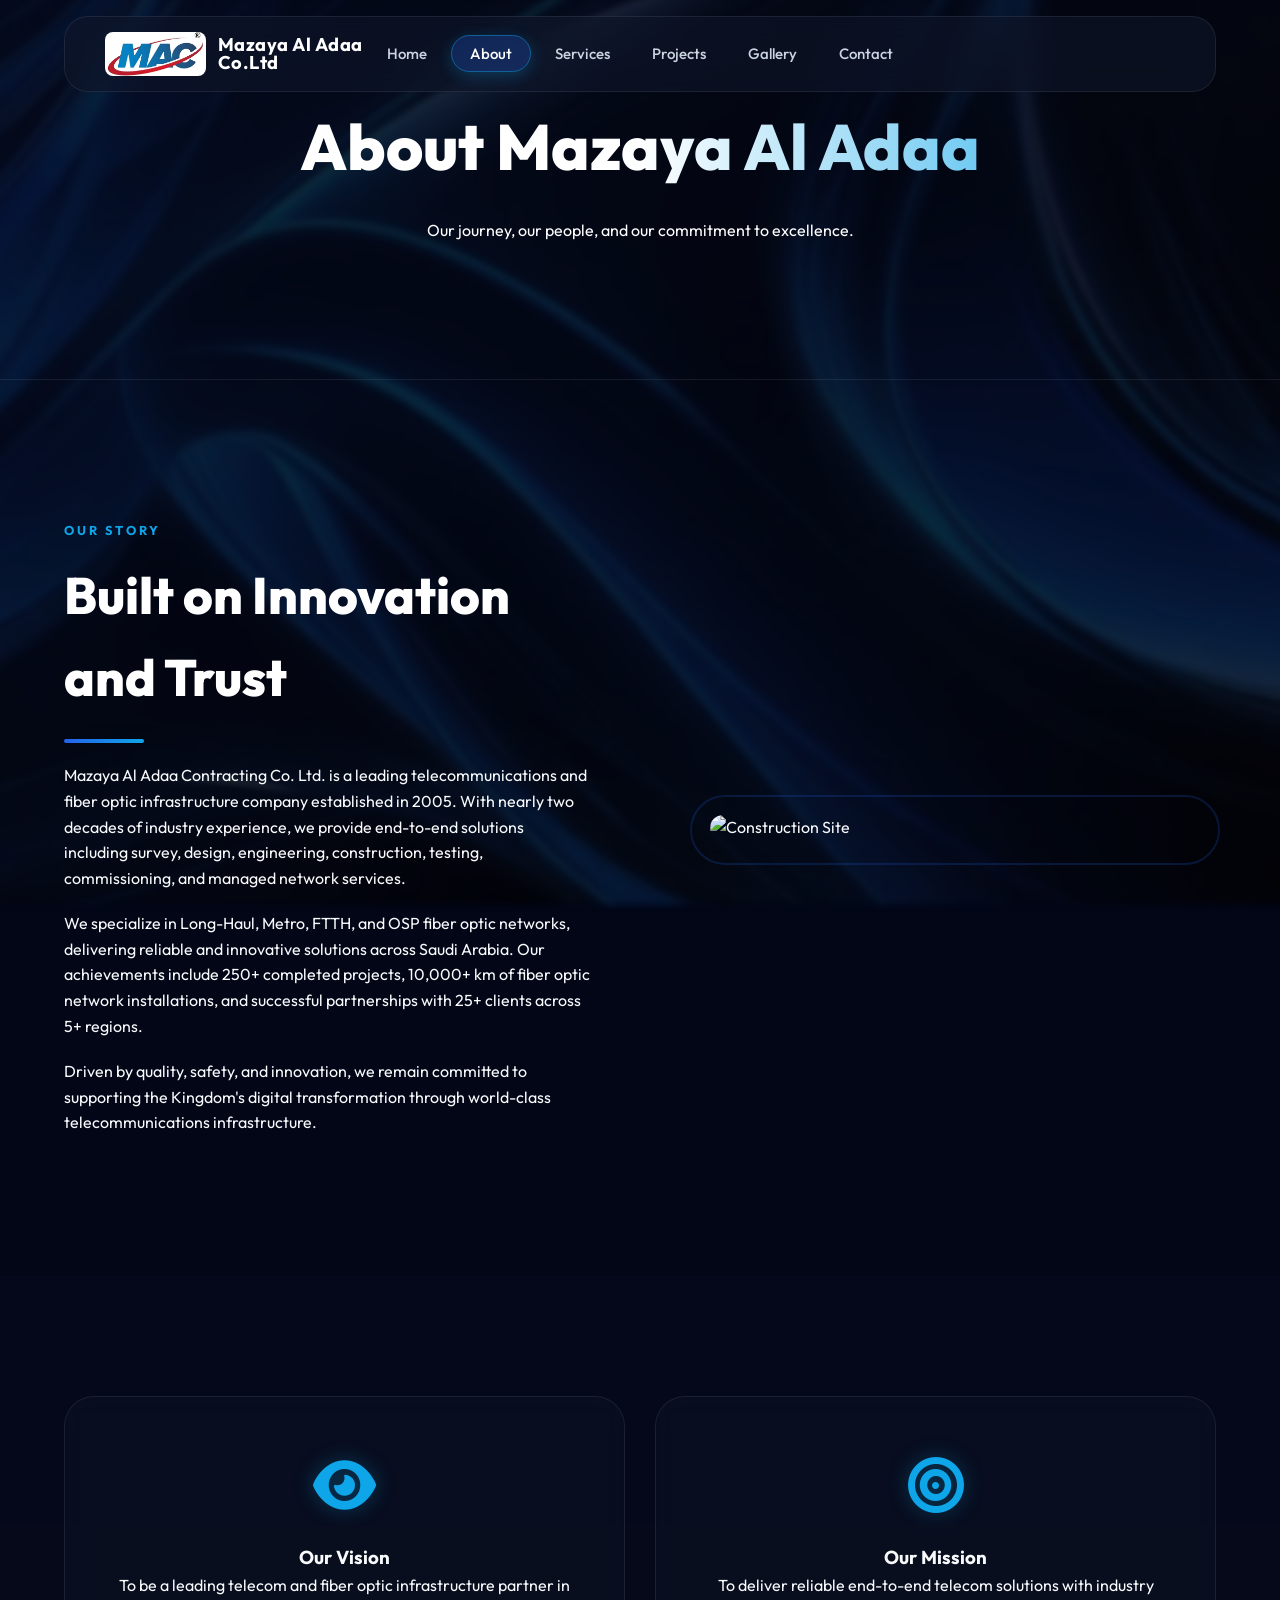
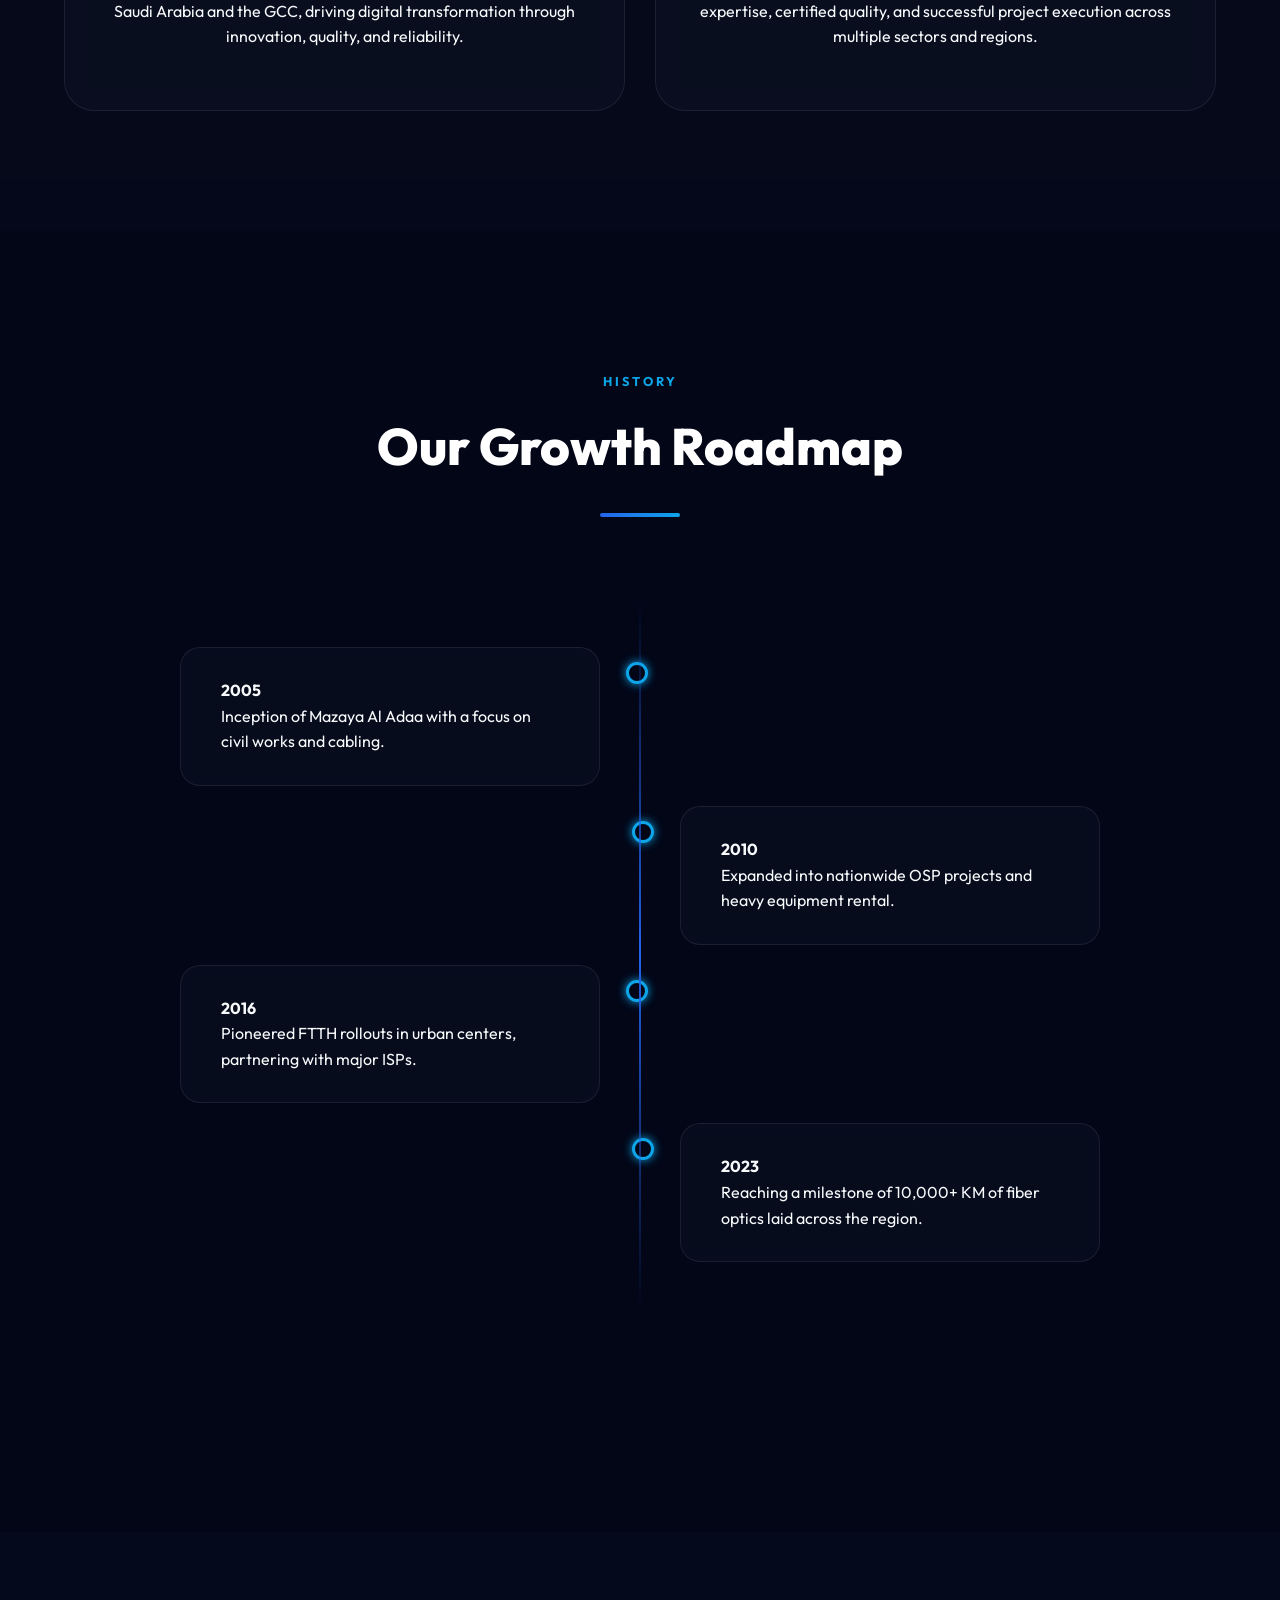
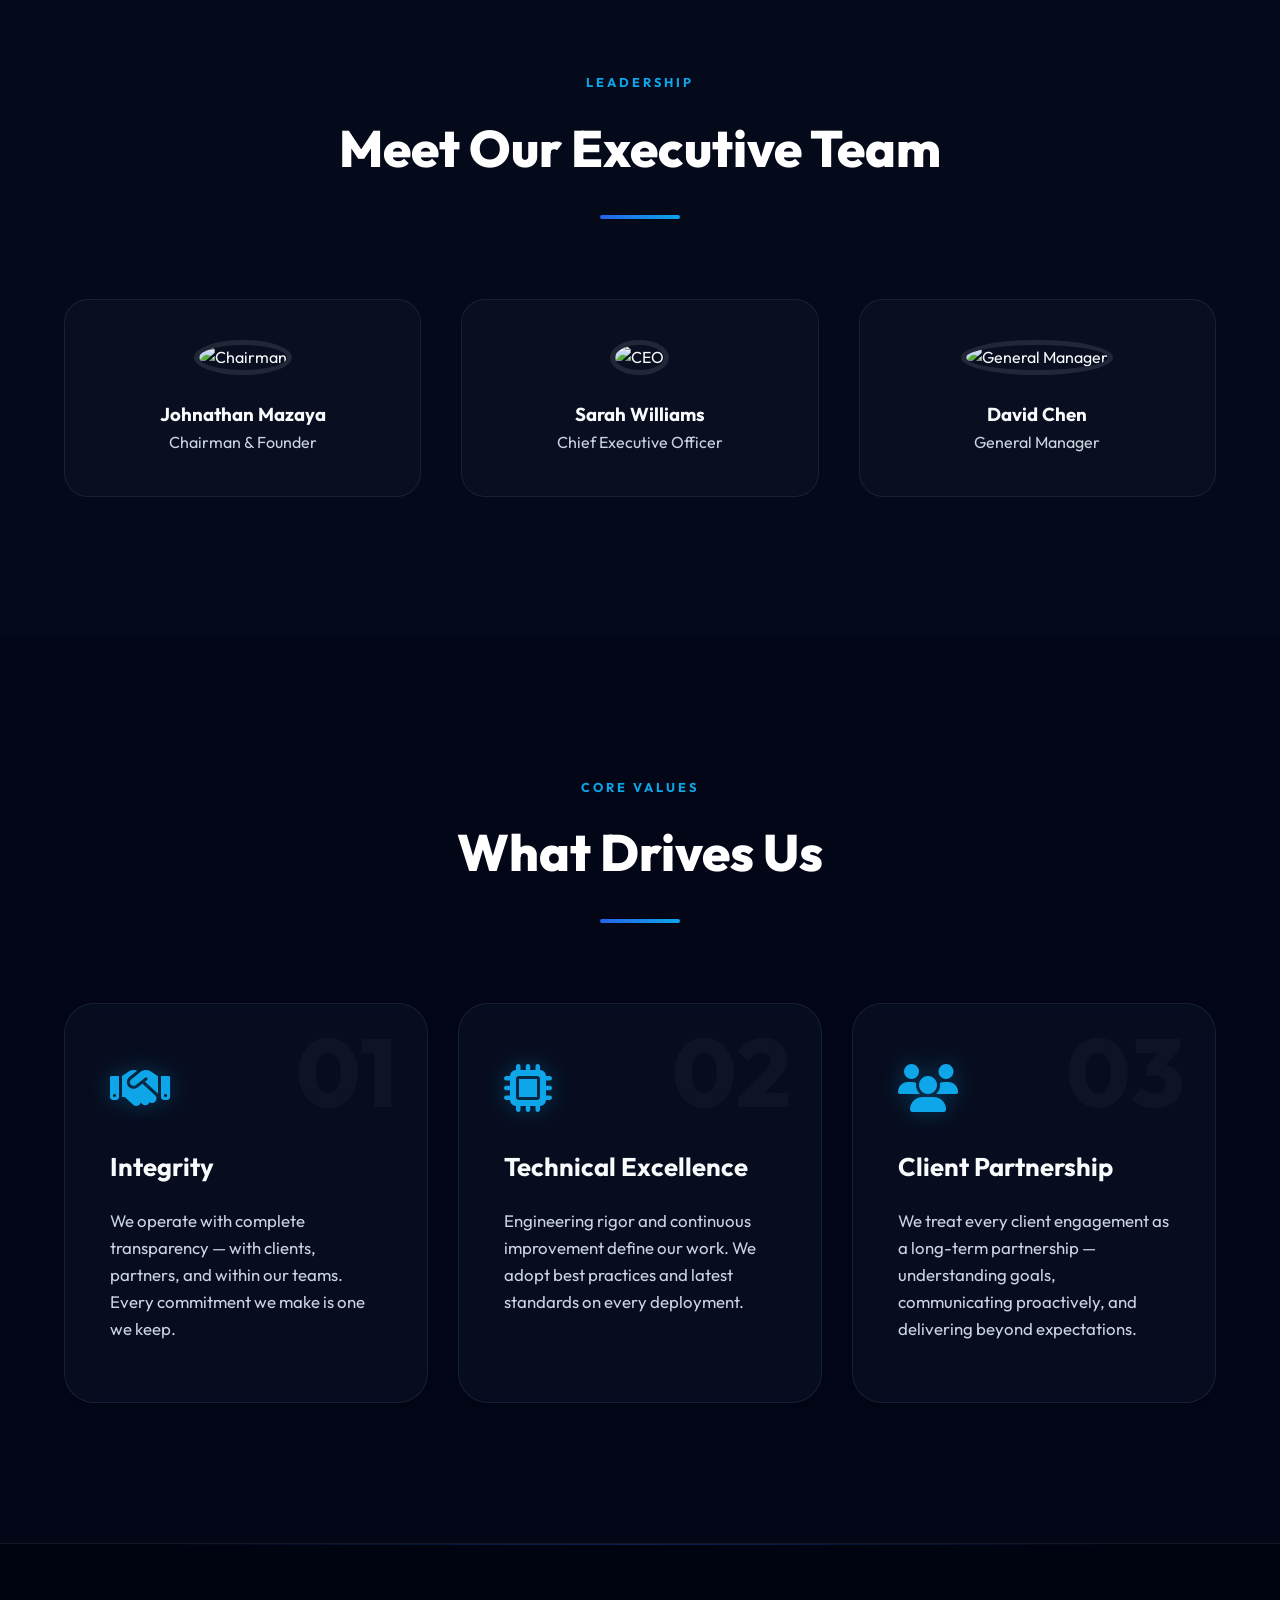
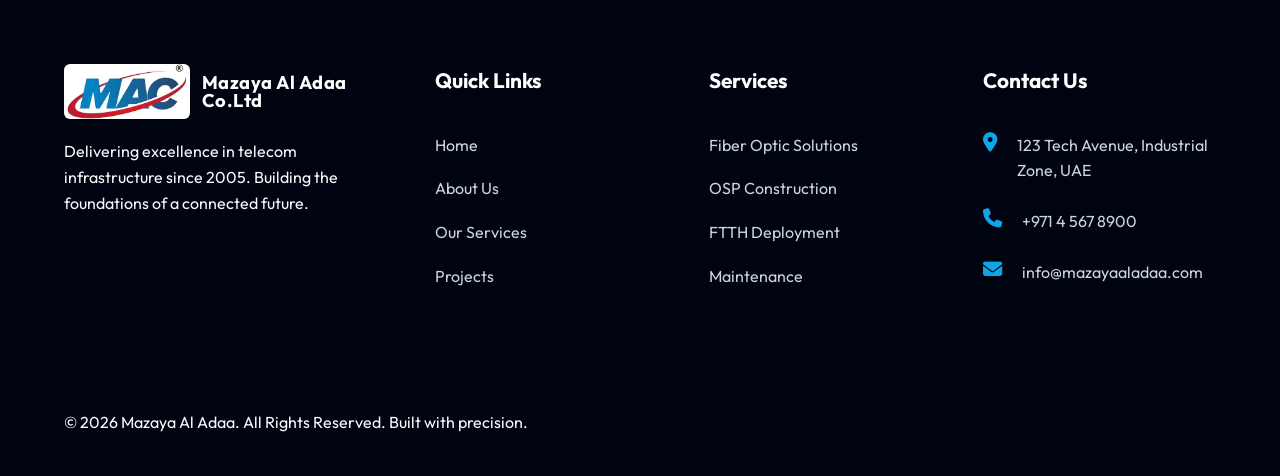
==== about.html @ c24084fa "mobileview" ====
<!DOCTYPE html>
<html lang="en">
<head>
    <meta charset="UTF-8">
    <meta name="viewport" content="width=1400">
    <title>About Us | Mazaya Al Adaa</title>
    <link rel="stylesheet" href="style.css">
    <link rel="stylesheet" href="https://cdnjs.cloudflare.com/ajax/libs/font-awesome/6.4.0/css/all.min.css">
    <link href="https://unpkg.com/aos@2.3.1/dist/aos.css" rel="stylesheet">

</head>
<body>

    <!-- Header -->
    <header id="header">
        <div class="container nav">
            <a href="index.html" class="logo">
                <img src="assets/logo.jpeg" alt="Mazaya Al Adaa Logo">
                <div class="logo-text">
                    <span class="title">Mazaya Al Adaa Co.Ltd</span>
                </div>
            </a>
            <ul class="nav-links">
                <li><a href="index.html">Home</a></li>
                <li><a href="about.html" class="active">About</a></li>
                <li><a href="services.html">Services</a></li>
                <li><a href="projects.html">Projects</a></li>
                <li><a href="gallery.html">Gallery</a></li>
                <li><a href="contact.html">Contact</a></li>
            </ul>
            <div class="mobile-menu-btn">
                <i class="fas fa-bars"></i>
            </div>
        </div>
    </header>

    <section class="inner-hero">
        <div class="container" data-aos="fade-up">
            <h1>About Mazaya Al Adaa</h1>
            <p>Our journey, our people, and our commitment to excellence.</p>
        </div>
    </section>

    <section>
        <div class="container about-intro-grid">
            <div class="about-text" data-aos="fade-right">
                <span class="section-tag">Our Story</span>
                <h2 class="section-title">Built on Innovation and Trust</h2>
                <div class="title-line" style="margin: 20px 0;"></div>
                <p>Mazaya Al Adaa Contracting Co. Ltd. is a leading telecommunications and fiber optic infrastructure company established in 2005. With nearly two decades of industry experience, we provide end-to-end solutions including survey, design, engineering, construction, testing, commissioning, and managed network services.</p>
                <p style="margin-top: 20px;">We specialize in Long-Haul, Metro, FTTH, and OSP fiber optic networks, delivering reliable and innovative solutions across Saudi Arabia. Our achievements include 250+ completed projects, 10,000+ km of fiber optic network installations, and successful partnerships with 25+ clients across 5+ regions.</p>
                <p style="margin-top: 20px;">Driven by quality, safety, and innovation, we remain committed to supporting the Kingdom's digital transformation through world-class telecommunications infrastructure.</p>
            </div>
            <div class="about-img" data-aos="fade-left">
                <img src="https://images.unsplash.com/photo-1504307651254-35680f356dfd?q=80&w=2070&auto=format&fit=crop" alt="Construction Site">
            </div>
        </div>
    </section>

    <section class="vision-mission">
        <div class="container grid grid-2">
            <div class="vm-card" data-aos="fade-up">
                <i class="fas fa-eye"></i>
                <h3>Our Vision</h3>
                <p>To be a leading telecom and fiber optic infrastructure partner in Saudi Arabia and the GCC, driving digital transformation through innovation, quality, and reliability.</p>
            </div>
            <div class="vm-card" data-aos="fade-up" data-aos-delay="200">
                <i class="fas fa-bullseye"></i>
                <h3>Our Mission</h3>
                <p>To deliver reliable end-to-end telecom solutions with industry expertise, certified quality, and successful project execution across multiple sectors and regions.</p>
            </div>
        </div>
    </section>

    <section>
        <div class="container">
            <div class="section-header" data-aos="fade-up">
                <span class="section-tag">History</span>
                <h2 class="section-title">Our Growth Roadmap</h2>
                <div class="title-line"></div>
            </div>
            <div class="timeline">
                <div class="timeline-item left" data-aos="fade-right">
                    <div class="timeline-content">
                        <h4>2005</h4>
                        <p>Inception of Mazaya Al Adaa with a focus on civil works and cabling.</p>
                    </div>
                </div>
                <div class="timeline-item right" data-aos="fade-left">
                    <div class="timeline-content">
                        <h4>2010</h4>
                        <p>Expanded into nationwide OSP projects and heavy equipment rental.</p>
                    </div>
                </div>
                <div class="timeline-item left" data-aos="fade-right">
                    <div class="timeline-content">
                        <h4>2016</h4>
                        <p>Pioneered FTTH rollouts in urban centers, partnering with major ISPs.</p>
                    </div>
                </div>
                <div class="timeline-item right" data-aos="fade-left">
                    <div class="timeline-content">
                        <h4>2023</h4>
                        <p>Reaching a milestone of 10,000+ KM of fiber optics laid across the region.</p>
                    </div>
                </div>
            </div>
        </div>
    </section>

    <section style="background: var(--bg-light);">
        <div class="container">
            <div class="section-header" data-aos="fade-up">
                <span class="section-tag">Leadership</span>
                <h2 class="section-title">Meet Our Executive Team</h2>
                <div class="title-line"></div>
            </div>
            <div class="team-grid">
                <div class="team-card" data-aos="fade-up">
                    <img src="https://images.unsplash.com/photo-1560250097-0b93528c311a?q=80&w=1974&auto=format&fit=crop" class="team-img" alt="Chairman">
                    <h3>Johnathan Mazaya</h3>
                    <p class="text-muted">Chairman & Founder</p>
                </div>
                <div class="team-card" data-aos="fade-up" data-aos-delay="100">
                    <img src="https://images.unsplash.com/photo-1573496359142-b8d87734a5a2?q=80&w=1976&auto=format&fit=crop" class="team-img" alt="CEO">
                    <h3>Sarah Williams</h3>
                    <p class="text-muted">Chief Executive Officer</p>
                </div>
                <div class="team-card" data-aos="fade-up" data-aos-delay="200">
                    <img src="https://images.unsplash.com/photo-1519085360753-af0119f7cbe7?q=80&w=1974&auto=format&fit=crop" class="team-img" alt="General Manager">
                    <h3>David Chen</h3>
                    <p class="text-muted">General Manager</p>
                </div>
            </div>
        </div>
    </section>

    <section>
        <div class="container text-center">
            <div class="section-header" data-aos="fade-up">
                <span class="section-tag">Core Values</span>
                <h2 class="section-title">What Drives Us</h2>
                <div class="title-line"></div>
            </div>
            <div class="grid grid-3" style="margin-top: 50px;">
                <div class="service-card" data-aos="fade-up">
                    <span class="card-num">01</span>
                    <i class="fas fa-handshake"></i>
                    <h3>Integrity</h3>
                    <p>We operate with complete transparency — with clients, partners, and within our teams. Every commitment we make is one we keep.</p>
                </div>
                <div class="service-card" data-aos="fade-up" data-aos-delay="100">
                    <span class="card-num">02</span>
                    <i class="fas fa-microchip"></i>
                    <h3>Technical Excellence</h3>
                    <p>Engineering rigor and continuous improvement define our work. We adopt best practices and latest standards on every deployment.</p>
                </div>
                <div class="service-card" data-aos="fade-up" data-aos-delay="200">
                    <span class="card-num">03</span>
                    <i class="fas fa-users"></i>
                    <h3>Client Partnership</h3>
                    <p>We treat every client engagement as a long-term partnership — understanding goals, communicating proactively, and delivering beyond expectations.</p>
                </div>
            </div>
        </div>
    </section>

    <!-- Footer -->
    <footer>
        <div class="container">
            <div class="footer-main">
                <div class="footer-col">
                    <a href="index.html" class="logo">
                        <img src="assets/logo.jpeg" alt="Mazaya Al Adaa Logo" style="max-height: 55px; border-radius: 6px;">
                        <div class="logo-text">
                            <span class="title">Mazaya Al Adaa Co.Ltd</span>
                        </div>
                    </a>
                    <p style="margin-top: 20px;">Delivering excellence in telecom infrastructure since 2005. Building the foundations of a connected future.</p>
                </div>
                <div class="footer-col footer-links">
                    <h4 class="footer-title">Quick Links</h4>
                    <a href="index.html">Home</a>
                    <a href="about.html">About Us</a>
                    <a href="services.html">Our Services</a>
                    <a href="projects.html">Projects</a>
                </div>
                <div class="footer-col footer-links">
                    <h4 class="footer-title">Services</h4>
                    <a href="services.html">Fiber Optic Solutions</a>
                    <a href="services.html">OSP Construction</a>
                    <a href="services.html">FTTH Deployment</a>
                    <a href="services.html">Maintenance</a>
                </div>
                <div class="footer-col">
                    <h4 class="footer-title">Contact Us</h4>
                    <ul class="footer-contact">
                        <li><i class="fas fa-map-marker-alt" style="color: var(--accent);"></i> 123 Tech Avenue, Industrial Zone, UAE</li>
                        <li><i class="fas fa-phone" style="color: var(--accent);"></i> +971 4 567 8900</li>
                        <li><i class="fas fa-envelope" style="color: var(--accent);"></i> info@mazayaaladaa.com</li>
                    </ul>
                </div>
            </div>
            <div class="footer-bottom">
                <p>&copy; 2026 Mazaya Al Adaa. All Rights Reserved. Built with precision.</p>
            </div>
        </div>
    </footer>

    <script src="https://unpkg.com/aos@2.3.1/dist/aos.js"></script>
    <script src="main.js"></script>
    <script>
        AOS.init({ duration: 1000, once: true });
    </script>
</body>
</html>
---- style.css ----
@import url('https://fonts.googleapis.com/css2?family=Outfit:wght@300;400;500;600;700&display=swap');

:root {
    --primary: #2563eb; /* Royal Blue */
    --primary-light: #60a5fa;
    --primary-dark: #1e3a8a; /* Deep Navy */
    --accent: #0ea5e9; /* Sky Blue/Cyan */
    --bg-navy: #020617; /* Very Deep Navy */
    --bg-navy-light: #0f172a;
    --bg-light: rgba(15, 23, 42, 0.25);
    --glass: rgba(15, 23, 42, 0.4); /* Blue tinted glass */
    --glass-border: rgba(255, 255, 255, 0.08);
    --glass-blur: blur(14px);
    --text-main: #f8fafc;
    --text-muted: #cbd5e1;
    --white: #ffffff;
    --shadow-sm: 0 4px 6px -1px rgba(0, 0, 0, 0.2);
    --shadow-md: 0 10px 15px -3px rgba(0, 0, 0, 0.3);
    --shadow-lg: 0 20px 25px -5px rgba(0, 0, 0, 0.4);
    --transition: all 0.4s cubic-bezier(0.4, 0, 0.2, 1);
    --container-width: 1400px;
    --neon-glow-primary: 0 0 15px rgba(37, 99, 235, 0.5), 0 0 30px rgba(37, 99, 235, 0.2);
    --neon-glow-accent: 0 0 15px rgba(14, 165, 233, 0.4), 0 0 30px rgba(14, 165, 233, 0.2);
}

* {
    margin: 0;
    padding: 0;
    box-sizing: border-box;
}

html {
    scroll-behavior: smooth;
}

body {
    font-family: 'Outfit', sans-serif;
    background-color: var(--bg-navy);
    color: var(--text-main);
    line-height: 1.6;
    overflow-x: hidden;
    position: relative;
    min-height: 100vh;
}

body::before {
    content: '';
    position: fixed;
    top: 0;
    left: 0;
    right: 0;
    bottom: 0;
    width: 100%;
    height: 100%;
    /* Dark transparent overlay (80% - 85% opacity) to reduce clutter */
    background-image: 
        linear-gradient(135deg, rgba(2, 6, 23, 0.85) 0%, rgba(0, 0, 0, 0.75) 100%),
        url('assets/neon-bg.jpg');
    background-size: cover;
    background-position: center;
    background-repeat: no-repeat;
    z-index: -2;
    pointer-events: none;
    filter: blur(3px);
    transform: scale(1.01); /* Reduced zoom to zoom out the background image slightly */
    transition: var(--transition);
}

.container {
    width: 90%;
    max-width: var(--container-width);
    margin: 0 auto;
}

/* Header & Navbar */
header {
    height: 76px; /* Reduced navbar height */
    display: flex;
    align-items: center;
    position: fixed;
    top: 16px; /* Positioned closer to top */
    left: 50%;
    transform: translateX(-50%);
    width: 90%;
    max-width: var(--container-width);
    z-index: 1000;
    transition: var(--transition);
    background: rgba(15, 23, 42, 0.6);
    backdrop-filter: var(--glass-blur);
    border: 1px solid var(--glass-border);
    border-radius: 24px;
}

header.scrolled {
    height: 64px; /* Reduced scrolled height */
    top: 10px; /* Positioned closer to top when scrolled */
    background: rgba(2, 6, 23, 0.75);
    backdrop-filter: var(--glass-blur);
    border-color: rgba(14, 165, 233, 0.35);
    box-shadow: var(--shadow-lg), 0 0 15px rgba(14, 165, 233, 0.15);
}

.nav {
    display: grid;
    grid-template-columns: 1fr auto 1fr;
    align-items: center;
    width: 100%;
    padding: 0 40px;
}

.logo {
    display: flex;
    align-items: center;
    gap: 12px;
    text-decoration: none;
}

.logo img {
    max-height: 44px; /* Logo 25-35% smaller, height 44px */
    border-radius: 8px;
    transition: var(--transition);
}

header.scrolled .logo img {
    max-height: 36px; /* Scrolled logo image height smaller */
}

.logo-text {
    display: flex;
    flex-direction: column;
    color: var(--white);
    line-height: 1;
}

.logo-text .title {
    font-size: 1.15rem; /* Reduced company name font size */
    font-weight: 700;
    letter-spacing: 0.5px;
}

.nav-links {
    display: flex;
    gap: 6px; /* Decreased spacing between navbar items */
}

.nav-links li {
    list-style: none;
}

.nav-links a {
    font-weight: 500;
    font-size: 15px; /* Navigation links smaller (15px) */
    color: var(--text-muted);
    padding: 8px 18px; /* Reduced padding for smaller active button/pill */
    border-radius: 40px;
    transition: var(--transition);
    text-decoration: none;
    white-space: nowrap;
}

.nav-links a:hover, .nav-links a.active {
    color: var(--white);
    background: rgba(37, 99, 235, 0.15);
}

.nav-links a.active {
    background: rgba(37, 99, 235, 0.25);
    border: 1px solid rgba(14, 165, 233, 0.45);
    box-shadow: 0 4px 15px rgba(14, 165, 233, 0.25);
}

.mobile-menu-btn {
    display: none;
    color: var(--white);
    font-size: 1.5rem;
    cursor: pointer;
    justify-self: end;
}

/* Hero Section */
.hero {
    min-height: 100vh; /* min-height 100vh instead of height 100vh */
    display: flex;
    align-items: center;
    justify-content: center;
    position: relative;
    padding: 120px 0 80px 0; /* Generous breathing room top and bottom */
    background: transparent;
    color: var(--white);
    overflow: hidden;
}

.hero::before {
    content: '';
    position: absolute;
    top: 50%;
    left: 50%;
    transform: translate(-50%, -50%);
    width: 100%;
    height: 100%;
    background: 
        radial-gradient(circle at 80% 20%, rgba(37, 99, 235, 0.12) 0%, transparent 50%),
        radial-gradient(circle at 20% 80%, rgba(14, 165, 233, 0.08) 0%, transparent 50%);
    z-index: 1;
}

.hero .container {
    max-width: var(--container-width); /* Limit content width */
    margin: 0 auto;
    padding: 0 60px; /* Generous left/right padding */
    display: flex;
    flex-direction: column;
    align-items: center; /* Center horizontally */
    text-align: center; /* Center text */
}

.hero-content {
    position: relative;
    z-index: 2;
    max-width: 1200px;
}

.hero-subtitle {
    color: var(--accent);
    font-weight: 700;
    text-transform: uppercase;
    letter-spacing: 4px;
    font-size: 0.85rem;
    margin-bottom: 25px;
    display: flex;
    align-items: center;
    justify-content: center; /* Centered layout matching reference */
    gap: 15px;
}

.hero-subtitle::before {
    content: '';
    width: 40px;
    height: 2px;
    background: var(--accent);
}

.hero h1 {
    font-size: clamp(2rem, 4.2vw, 52px); /* Zoomed out size matching reference image style */
    line-height: 1.1; /* line-height: 1.05-1.1 spec */
    font-weight: 800;
    margin-bottom: 32px; /* Spacing Heading -> Paragraph: 32px */
    background: linear-gradient(to right, #fff 40%, var(--accent));
    -webkit-background-clip: text;
    -webkit-text-fill-color: transparent;
}

.hero p {
    font-size: 21px; /* font-size: 20-22px spec */
    line-height: 1.7; /* line-height: 1.7 spec */
    margin-bottom: 48px; /* Spacing Paragraph -> Buttons: 48px */
    color: rgba(248, 250, 252, 0.7); /* Lighter/softer text color */
    max-width: 600px; /* Limit paragraph width */
    margin-left: auto;
    margin-right: auto;
}

.hero-btns {
    display: flex;
    justify-content: center;
    gap: 28px; /* Increased spacing between buttons */
}

.hero-btns .btn {
    height: 56px; /* Button height 56px spec */
    padding: 0 38px; /* Button padding 18px 38px spec */
    border-radius: 16px; /* Border radius 16px spec */
    font-size: 17px; /* Font size 17px spec */
    font-weight: 600;
    display: inline-flex;
    align-items: center;
    justify-content: center;
}

/* Buttons */
.btn {
    display: inline-flex;
    align-items: center;
    justify-content: center;
    padding: 16px 36px;
    border-radius: 40px;
    font-weight: 600;
    font-size: 1rem;
    transition: var(--transition);
    cursor: pointer;
    border: none;
    text-decoration: none;
}

.btn-primary {
    background: var(--primary);
    color: var(--white);
    box-shadow: 0 8px 25px rgba(37, 99, 235, 0.3);
    border: 1px solid rgba(255, 255, 255, 0.05);
}

.btn-primary:hover {
    background: var(--primary-light);
    transform: translateY(-3px) scale(1.02);
    box-shadow: 0 12px 30px rgba(37, 99, 235, 0.4), var(--neon-glow-accent);
}

.btn-outline {
    background: rgba(255, 255, 255, 0.05);
    backdrop-filter: var(--glass-blur);
    border: 1px solid var(--glass-border);
    color: var(--white);
}

.btn-outline:hover {
    background: rgba(14, 165, 233, 0.15);
    border-color: var(--accent);
    transform: translateY(-3px);
    box-shadow: var(--neon-glow-accent);
}

/* Section Common */
section {
    padding: 140px 0;
    position: relative;
}

.section-header {
    margin-bottom: 80px;
    text-align: center;
}

.section-tag {
    color: var(--accent);
    font-weight: 700;
    text-transform: uppercase;
    letter-spacing: 3px;
    font-size: 0.8rem;
    display: block;
    margin-bottom: 15px;
}

.section-title {
    font-size: clamp(2.2rem, 5vw, 3.2rem);
    font-weight: 800;
    color: var(--white);
}

.title-line {
    width: 80px;
    height: 4px;
    background: linear-gradient(to right, var(--primary), var(--accent));
    margin: 25px auto 0;
    border-radius: 2px;
}

/* Service Cards */
.grid {
    display: grid;
    gap: 30px;
}

.grid-3 { grid-template-columns: repeat(auto-fit, minmax(350px, 1fr)); }
.grid-2 { grid-template-columns: repeat(auto-fit, minmax(450px, 1fr)); }

.service-card {
    background: rgba(15, 23, 42, 0.45);
    backdrop-filter: var(--glass-blur);
    padding: 60px 45px;
    border-radius: 30px;
    border: 1px solid var(--glass-border);
    transition: var(--transition);
    position: relative;
    overflow: hidden;
    box-shadow: var(--shadow-sm);
}

.service-card::before {
    content: '';
    position: absolute;
    top: 0;
    left: 0;
    width: 100%;
    height: 100%;
    background: radial-gradient(circle at top right, rgba(14, 165, 233, 0.2), transparent 60%);
    opacity: 0;
    transition: var(--transition);
}

.service-card:hover {
    transform: translateY(-8px);
    border-color: rgba(14, 165, 233, 0.6);
    background: rgba(15, 23, 42, 0.55);
    box-shadow: 0 20px 40px rgba(0, 0, 0, 0.4), var(--neon-glow-accent);
}

.service-card:hover::before {
    opacity: 1;
}

.service-card i {
    font-size: 3rem;
    color: var(--accent);
    margin-bottom: 35px;
    display: inline-block;
    filter: drop-shadow(0 0 10px rgba(14, 165, 233, 0.3));
}

.service-card h3 {
    margin-bottom: 20px;
    font-size: 1.6rem;
    font-weight: 700;
    position: relative;
    z-index: 2;
}

.service-card p {
    color: var(--text-muted);
    font-size: 1.05rem;
    position: relative;
    z-index: 2;
}

.card-num {
    position: absolute;
    top: 20px;
    right: 30px;
    font-size: 6rem;
    font-weight: 800;
    color: rgba(255, 255, 255, 0.03);
    line-height: 1;
    user-select: none;
    z-index: 1;
}

/* About Section */
.about-intro-grid {
    display: grid;
    grid-template-columns: 1fr 1fr;
    gap: 100px;
    align-items: center;
}

.about-img {
    position: relative;
    padding: 20px;
}

.about-img::after {
    content: '';
    position: absolute;
    top: 0;
    left: 0;
    width: 100%;
    height: 100%;
    border: 2px solid rgba(37, 99, 235, 0.2);
    border-radius: 40px;
    z-index: 0;
}

.about-img img {
    position: relative;
    border-radius: 30px;
    z-index: 1;
    filter: saturate(1.1);
    transition: var(--transition);
}

.exp-badge {
    position: absolute;
    bottom: -20px;
    right: -20px;
    background: var(--primary);
    padding: 35px;
    border-radius: 25px;
    box-shadow: 0 15px 35px rgba(37, 99, 235, 0.4);
    z-index: 2;
    text-align: center;
}

.exp-badge h2 {
    font-size: 3.5rem;
    font-weight: 800;
    line-height: 1;
    margin-bottom: 5px;
}

/* Stats */
.stats-section {
    padding: 100px 0;
    background: rgba(15, 23, 42, 0.4);
    border-top: 1px solid var(--glass-border);
    border-bottom: 1px solid var(--glass-border);
}

.stat-item {
    text-align: center;
}

.stat-number {
    font-size: 4rem;
    font-weight: 800;
    color: var(--white);
    margin-bottom: 10px;
    background: linear-gradient(to bottom, #fff, var(--accent));
    -webkit-background-clip: text;
    -webkit-text-fill-color: transparent;
}

/* Projects */
.project-card {
    position: relative;
    border-radius: 30px;
    overflow: hidden;
    height: 450px;
    border: 1px solid var(--glass-border);
    transition: var(--transition);
}

.project-card img {
    width: 100%;
    height: 100%;
    object-fit: cover;
    transition: transform 0.8s cubic-bezier(0.4, 0, 0.2, 1);
}

.project-overlay {
    position: absolute;
    inset: 0;
    padding: 50px;
    background: linear-gradient(to top, rgba(2, 6, 23, 0.95) 10%, transparent 60%);
    display: flex;
    flex-direction: column;
    justify-content: flex-end;
    opacity: 1;
    transition: var(--transition);
}

.project-card:hover img {
    transform: scale(1.1);
}

.project-category {
    color: var(--accent);
    font-weight: 700;
    text-transform: uppercase;
    font-size: 0.85rem;
    letter-spacing: 2px;
    margin-bottom: 15px;
}

/* Footer */
footer {
    background: rgba(1, 4, 15, 0.65);
    backdrop-filter: blur(12px);
    border-top: 1px solid var(--glass-border);
    padding: 120px 0 40px;
    position: relative;
}

footer::before {
    content: '';
    position: absolute;
    top: 0;
    left: 50%;
    transform: translateX(-50%);
    width: 80%;
    height: 1px;
    background: linear-gradient(to right, transparent, rgba(37, 99, 235, 0.3), transparent);
}

.footer-main {
    display: grid;
    grid-template-columns: 1.5fr 1fr 1fr 1.2fr;
    gap: 80px;
    margin-bottom: 100px;
}

.footer-title {
    color: var(--white);
    font-size: 1.3rem;
    font-weight: 700;
    margin-bottom: 35px;
}

.footer-links a {
    display: block;
    margin-bottom: 18px;
    color: var(--text-muted);
    transition: var(--transition);
    text-decoration: none;
}

.footer-links a:hover {
    color: var(--accent);
    padding-left: 8px;
}

.footer-contact li {
    display: flex;
    gap: 20px;
    margin-bottom: 25px;
    color: var(--text-muted);
}

.footer-contact i {
    color: var(--accent);
    font-size: 1.2rem;
}

/* Mobile Menu Button Styling */
.mobile-menu-btn {
    width: 45px;
    height: 45px;
    background: rgba(30, 58, 138, 0.3);
    border: 1px solid rgba(255, 255, 255, 0.1);
    border-radius: 12px;
    display: none;
    align-items: center;
    justify-content: center;
    cursor: pointer;
    color: var(--white);
    transition: var(--transition);
}

.mobile-menu-btn:hover {
    background: rgba(37, 99, 235, 0.2);
}

/* Responsiveness Fixes */
@media (max-width: 1024px) {
    header { width: 95%; height: 70px; top: 10px; }
    .nav-links { 
        display: none; 
        position: absolute;
        top: 80px; /* Position dropdown right below header */
        left: 0;
        width: 100%;
        background: rgba(2, 6, 23, 0.98);
        backdrop-filter: var(--glass-blur);
        border: 1px solid var(--glass-border);
        border-radius: 20px;
        padding: 40px;
        flex-direction: column;
        align-items: center;
        gap: 20px;
        z-index: 1000;
        transform: translateY(-20px);
        opacity: 0;
        transition: var(--transition);
        pointer-events: none;
    }

    .nav-links.active {
        display: flex;
        transform: translateY(0);
        opacity: 1;
        pointer-events: all;
    }

    .mobile-menu-btn { display: flex; }
    .hero h1 { font-size: clamp(1.8rem, 4vw, 44px); } /* Reduce tablet heading proportionally */
    .desktop-only { display: none; }
    .about-intro-grid { grid-template-columns: 1fr; gap: 60px; }
    .footer-main { grid-template-columns: 1fr 1fr; gap: 50px; }
}

@media (max-width: 640px) {
    .footer-main { grid-template-columns: 1fr; }
    .hero h1 { font-size: clamp(1.5rem, 7vw, 32px); margin-bottom: 24px; } /* Stack cleaner on mobile */
    .hero p { font-size: 18px; line-height: 1.6; margin-bottom: 36px; }
    .hero-btns { 
        flex-direction: column; 
        width: 100%; 
        max-width: 320px; 
        gap: 16px; 
        margin: 0 auto; 
    }
    .hero-btns .btn {
        width: 100%; /* Full-width stacked buttons on mobile */
    }
    .exp-badge { padding: 25px; right: 0; bottom: -10px; }
    .stat-number { font-size: 3rem; }
}

/* ==========================================================================
   Page-Specific Refactored Styles (Shared globally for clean codebase)
   ========================================================================== */

/* Inner Hero Section */
.inner-hero {
    height: 380px;
    display: flex;
    align-items: center;
    justify-content: center;
    text-align: center;
    color: var(--white);
    padding-top: 100px;
    position: relative;
    background: transparent !important;
    border-bottom: 1px solid var(--glass-border);
}

.inner-hero::after {
    display: none !important;
}

.inner-hero .container {
    position: relative;
    z-index: 2;
}

.inner-hero h1 {
    font-size: clamp(2.5rem, 6vw, 4rem);
    font-weight: 800;
    margin-bottom: 20px;
    background: linear-gradient(to right, #fff 50%, var(--accent));
    -webkit-background-clip: text;
    -webkit-text-fill-color: transparent;
}

/* Vision & Mission (About Page) */
.vision-mission {
    padding: 120px 0;
    background: rgba(15, 23, 42, 0.2);
}

.vm-card {
    background: var(--glass);
    backdrop-filter: var(--glass-blur);
    padding: 60px 40px;
    border-radius: 30px;
    border: 1px solid var(--glass-border);
    text-align: center;
    transition: var(--transition);
}

.vm-card:hover {
    transform: translateY(-8px);
    border-color: rgba(14, 165, 233, 0.6);
    background: rgba(15, 23, 42, 0.55);
    box-shadow: 0 20px 40px rgba(0, 0, 0, 0.4), var(--neon-glow-accent);
}

.vm-card i {
    font-size: 3.5rem;
    color: var(--accent);
    margin-bottom: 30px;
    filter: drop-shadow(0 0 10px rgba(14, 165, 233, 0.3));
}

/* Timeline (About Page) */
.timeline {
    position: relative;
    max-width: 1000px;
    margin: 80px auto;
    padding: 40px 0;
}

.timeline::after {
    content: '';
    position: absolute;
    width: 2px;
    background: linear-gradient(to bottom, transparent, var(--primary), transparent);
    top: 0;
    bottom: 0;
    left: 50%;
    margin-left: -1px;
}

.timeline-item {
    padding: 10px 40px;
    position: relative;
    background-color: inherit;
    width: 50%;
}

.timeline-item::after {
    content: '';
    position: absolute;
    width: 16px;
    height: 16px;
    right: -8px;
    background-color: var(--bg-navy);
    border: 3px solid var(--accent);
    top: 25px;
    border-radius: 50%;
    z-index: 1;
    box-shadow: 0 0 10px var(--accent);
}

.left { left: 0; }
.right { left: 50%; }
.right::after { left: -8px; }

.timeline-content {
    padding: 30px 40px;
    background: var(--glass);
    backdrop-filter: var(--glass-blur);
    border: 1px solid var(--glass-border);
    position: relative;
    border-radius: 20px;
    transition: var(--transition);
}

.timeline-content:hover {
    border-color: rgba(14, 165, 233, 0.6);
    background: rgba(15, 23, 42, 0.55);
    box-shadow: 0 15px 30px rgba(0, 0, 0, 0.3), var(--neon-glow-accent);
}

/* Team Section (About Page) */
.team-grid {
    display: grid;
    grid-template-columns: repeat(auto-fit, minmax(280px, 1fr));
    gap: 40px;
    margin-top: 60px;
}

.team-card {
    background: var(--glass);
    backdrop-filter: var(--glass-blur);
    border: 1px solid var(--glass-border);
    border-radius: 24px;
    padding: 40px;
    text-align: center;
    transition: var(--transition);
}

.team-card:hover {
    transform: translateY(-8px);
    border-color: rgba(14, 165, 233, 0.6);
    background: rgba(15, 23, 42, 0.55);
    box-shadow: 0 20px 40px rgba(0, 0, 0, 0.4), var(--neon-glow-accent);
}

.team-img {
    width: 200px;
    height: 200px;
    border-radius: 50%;
    object-fit: cover;
    margin: 0 auto 25px;
    border: 5px solid rgba(255, 255, 255, 0.1);
    transition: var(--transition);
}

.team-card:hover .team-img {
    border-color: var(--primary);
    transform: scale(1.05);
    box-shadow: 0 0 20px rgba(37, 99, 235, 0.3);
}

/* Services Detail (Services Page) */
.services-detail {
    padding: 120px 0;
}

.service-full-card {
    display: flex;
    background: rgba(15, 23, 42, 0.45);
    backdrop-filter: var(--glass-blur);
    border-radius: 40px;
    overflow: hidden;
    margin-bottom: 80px;
    border: 1px solid var(--glass-border);
    transition: var(--transition);
}

.service-full-card:hover {
    transform: translateY(-8px);
    border-color: rgba(14, 165, 233, 0.6);
    background: rgba(15, 23, 42, 0.55);
    box-shadow: 0 20px 40px rgba(0, 0, 0, 0.4), var(--neon-glow-accent);
}

.service-full-card:nth-child(even) {
    flex-direction: row-reverse;
}

.service-img-cont {
    flex: 1;
    min-height: 450px;
    overflow: hidden;
}

.service-img-cont img {
    width: 100%;
    height: 100%;
    object-fit: cover;
    transition: transform 0.8s ease;
    filter: saturate(1.1);
}

.service-full-card:hover .service-img-cont img {
    transform: scale(1.08);
}

.service-info-cont {
    flex: 1;
    padding: 80px;
    display: flex;
    flex-direction: column;
    justify-content: center;
}

.service-info-cont h2 {
    font-size: 2.5rem;
    margin-bottom: 25px;
    font-weight: 800;
    color: var(--white);
    background: linear-gradient(to right, #fff, var(--accent));
    -webkit-background-clip: text;
    -webkit-text-fill-color: transparent;
}

.service-info-cont p {
    font-size: 1.1rem;
    color: var(--text-muted);
    margin-bottom: 40px;
    line-height: 1.8;
}

.feature-list {
    display: grid;
    grid-template-columns: 1fr 1fr;
    gap: 20px;
}

.feature-list li {
    font-weight: 500;
    display: flex;
    align-items: center;
    gap: 12px;
    color: var(--white);
}

.feature-list i {
    color: var(--accent);
    font-size: 1.1rem;
}

/* Projects Showcase (Projects Page) */
.filter-container {
    display: flex;
    justify-content: center;
    gap: 12px;
    margin: 60px 0;
    flex-wrap: wrap;
}

.filter-btn {
    padding: 12px 30px;
    border-radius: 50px;
    background: rgba(30, 58, 138, 0.2);
    backdrop-filter: var(--glass-blur);
    border: 1px solid var(--glass-border);
    color: var(--text-muted);
    cursor: pointer;
    font-weight: 600;
    transition: var(--transition);
}

.filter-btn.active, .filter-btn:hover {
    background: var(--primary);
    color: white;
    border-color: var(--accent);
    box-shadow: 0 8px 25px rgba(37, 99, 235, 0.4), 0 0 15px rgba(14, 165, 233, 0.2);
}

.projects-grid {
    display: grid;
    grid-template-columns: repeat(auto-fill, minmax(400px, 1fr));
    gap: 30px;
    margin-bottom: 120px;
}

.project-item {
    background: var(--glass);
    backdrop-filter: var(--glass-blur);
    border: 1px solid var(--glass-border);
    border-radius: 30px;
    overflow: hidden;
    transition: var(--transition);
}

.project-item:hover {
    transform: translateY(-8px);
    border-color: rgba(14, 165, 233, 0.6);
    background: rgba(15, 23, 42, 0.55);
    box-shadow: 0 20px 40px rgba(0, 0, 0, 0.4), var(--neon-glow-accent);
}

.project-img {
    height: 280px;
    overflow: hidden;
}

.project-img img {
    width: 100%;
    height: 100%;
    object-fit: cover;
    transition: transform 0.8s cubic-bezier(0.4, 0, 0.2, 1);
}

.project-item:hover .project-img img {
    transform: scale(1.08);
}

.project-details {
    padding: 40px;
}

.project-details h3 {
    margin-bottom: 18px;
    font-size: 1.5rem;
    font-weight: 700;
}

.project-details p {
    color: var(--text-muted);
    font-size: 1rem;
    line-height: 1.6;
}

.project-location, .project-client {
    color: var(--text-muted);
    font-size: 0.9rem;
    display: flex;
    align-items: center;
    gap: 10px;
    margin-top: 12px;
}

.project-location i, .project-client i {
    color: var(--accent);
}

.project-location {
    margin-top: 25px;
}

/* Gallery Showcase (Gallery Page) */
.gallery-grid {
    columns: 3;
    column-gap: 30px;
    padding: 100px 0;
}

.gallery-item {
    display: inline-block;
    width: 100%;
    margin-bottom: 30px;
    border-radius: 24px;
    overflow: hidden;
    position: relative;
    border: 1px solid var(--glass-border);
    cursor: pointer;
    transition: var(--transition);
}

.gallery-item img {
    width: 100%;
    display: block;
    transition: transform 0.8s cubic-bezier(0.4, 0, 0.2, 1);
    filter: saturate(1.1);
}

.gallery-item:hover {
    border-color: rgba(14, 165, 233, 0.5);
    transform: translateY(-5px);
    box-shadow: 0 15px 30px rgba(0, 0, 0, 0.5), 0 0 15px rgba(14, 165, 233, 0.15);
}

.gallery-item:hover img {
    transform: scale(1.08);
}

.gallery-overlay {
    position: absolute;
    inset: 0;
    background: linear-gradient(to top, rgba(2, 6, 23, 0.9), transparent);
    color: white;
    opacity: 0;
    transition: var(--transition);
    display: flex;
    flex-direction: column;
    align-items: center;
    justify-content: center;
    text-align: center;
    padding: 30px;
}

.gallery-item:hover .gallery-overlay {
    opacity: 1;
}

.gallery-overlay i {
    font-size: 2.5rem;
    color: var(--accent);
    margin-bottom: 15px;
    transform: translateY(20px);
    transition: var(--transition);
    filter: drop-shadow(0 0 10px rgba(14, 165, 233, 0.4));
}

.gallery-item:hover .gallery-overlay i {
    transform: translateY(0);
}

/* Contact Page Styles */
.contact-section {
    padding: 120px 0;
}

.contact-grid {
    display: grid;
    grid-template-columns: 1fr 1.5fr;
    gap: 80px;
}

.contact-info-boxes {
    display: grid;
    gap: 30px;
}

.info-box {
    background: var(--glass);
    backdrop-filter: var(--glass-blur);
    padding: 40px;
    border-radius: 30px;
    border: 1px solid var(--glass-border);
    display: flex;
    gap: 25px;
    align-items: flex-start;
    transition: var(--transition);
}

.info-box:hover {
    transform: translateX(8px);
    border-color: rgba(14, 165, 233, 0.6);
    background: rgba(15, 23, 42, 0.55);
    box-shadow: 0 15px 30px rgba(0, 0, 0, 0.3), var(--neon-glow-accent);
}

.info-box i {
    font-size: 1.8rem;
    color: var(--accent);
    background: rgba(37, 99, 235, 0.15);
    width: 60px;
    height: 60px;
    display: flex;
    align-items: center;
    justify-content: center;
    border-radius: 15px;
    flex-shrink: 0;
    box-shadow: 0 0 15px rgba(37, 99, 235, 0.2);
}

.info-box h4 {
    margin-bottom: 12px;
    font-size: 1.3rem;
    font-weight: 700;
}

.info-box p {
    color: var(--text-muted);
    line-height: 1.6;
}

.contact-form-cont {
    background: rgba(15, 23, 42, 0.45);
    backdrop-filter: var(--glass-blur);
    padding: 60px;
    border-radius: 40px;
    border: 1px solid var(--glass-border);
    box-shadow: var(--shadow-md);
}

.form-group {
    margin-bottom: 30px;
}

.form-group label {
    display: block;
    margin-bottom: 12px;
    font-weight: 600;
    color: var(--white);
}

.form-control {
    width: 100%;
    padding: 18px 25px;
    background: rgba(2, 6, 23, 0.4);
    border: 1px solid var(--glass-border);
    border-radius: 15px;
    color: var(--white);
    font-family: inherit;
    font-size: 1rem;
    transition: var(--transition);
}

.form-control:focus {
    outline: none;
    border-color: var(--accent);
    background: rgba(15, 23, 42, 0.6);
    box-shadow: var(--neon-glow-accent);
}

.map-section {
    height: 500px;
    width: 100%;
    margin-top: 100px;
    border-radius: 30px;
    overflow: hidden;
    box-shadow: var(--shadow-md);
    border: 1px solid var(--glass-border);
}

.cta-footer {
    background: rgba(30, 58, 138, 0.25);
    backdrop-filter: var(--glass-blur);
    border: 1px solid var(--glass-border);
    padding: 80px 0;
    color: white;
    text-align: center;
    margin-top: 100px;
    border-radius: 40px;
    box-shadow: 0 15px 35px rgba(0, 0, 0, 0.3), 0 0 30px rgba(37, 99, 235, 0.15);
}

/* Page responsiveness media queries */
@media screen and (max-width: 1024px) {
    .service-full-card, .service-full-card:nth-child(even) {
        flex-direction: column;
    }
    .service-info-cont { padding: 50px; }
    .service-img-cont { min-height: 350px; }
    .gallery-grid { columns: 2; }
    .contact-grid { grid-template-columns: 1fr; gap: 50px; }
    .contact-form-cont { padding: 40px; }
}

@media screen and (max-width: 768px) {
    .timeline::after { left: 31px; }
    .timeline-item { width: 100%; padding-left: 70px; padding-right: 25px; }
    .timeline-item::after { left: 21px; }
    .right { left: 0%; }
}

@media screen and (max-width: 640px) {
    .feature-list { grid-template-columns: 1fr; }
    .gallery-grid { columns: 1; }
}

.text-muted {
    color: var(--text-muted) !important;
}

/* ==========================================================================
   About Company Section Styles
   ========================================================================== */
.about-company-section {
    padding: 140px 0;
    position: relative;
    background: rgba(15, 23, 42, 0.15);
}

.about-company-grid {
    display: grid;
    grid-template-columns: 1.2fr 0.8fr; /* 60% text, 40% statistics */
    gap: 80px;
    align-items: center;
}

.about-company-content {
    display: flex;
    flex-direction: column;
    align-items: flex-start;
}

.about-company-content .section-title {
    text-align: left;
    line-height: 1.2;
}

.about-company-content .title-line {
    margin: 25px 0 0 0; /* Left aligned */
}

.about-company-desc {
    color: var(--text-muted);
    font-size: 1.1rem;
    line-height: 1.7;
    margin-top: 30px;
}

.about-company-stats {
    display: grid;
    grid-template-columns: repeat(2, 1fr);
    gap: 24px;
}

.about-stat-card {
    background: var(--glass);
    backdrop-filter: var(--glass-blur);
    border: 1px solid var(--glass-border);
    border-radius: 20px;
    padding: 35px 25px;
    text-align: center;
    transition: var(--transition);
    box-shadow: var(--shadow-sm);
    display: flex;
    flex-direction: column;
    justify-content: center;
    align-items: center;
}

.about-stat-card:hover {
    transform: translateY(-5px);
    border-color: rgba(14, 165, 233, 0.5);
    background: rgba(15, 23, 42, 0.55);
    box-shadow: 0 15px 30px rgba(0, 0, 0, 0.35), var(--neon-glow-accent);
}

.about-stat-number {
    font-size: 2.8rem;
    font-weight: 800;
    margin-bottom: 8px;
    background: linear-gradient(to bottom, #fff, var(--accent));
    -webkit-background-clip: text;
    -webkit-text-fill-color: transparent;
}

.about-stat-label {
    color: var(--text-muted);
    font-size: 0.85rem;
    font-weight: 600;
    text-transform: uppercase;
    letter-spacing: 1.5px;
    line-height: 1.3;
}

/* Responsive design for About Company section */
@media screen and (max-width: 1024px) {
    .about-company-grid {
        grid-template-columns: 1fr;
        gap: 60px;
    }
}

@media screen and (max-width: 640px) {
    .about-company-stats {
        grid-template-columns: repeat(2, 1fr); /* 2x2 grid on mobile */
        gap: 16px;
    }
    
    .about-stat-card {
        padding: 25px 15px;
    }
    
    .about-stat-number {
        font-size: 2.2rem;
    }
    
    
    .about-stat-label {
        font-size: 0.75rem;
        letter-spacing: 1px;
    }
}

/* ==========================================================================
   Premium Service Card Redesign (Specifically OSP Card Format)
   ========================================================================== */

.service-premium-card {
    display: flex;
    background: rgba(15, 23, 42, 0.45);
    backdrop-filter: var(--glass-blur);
    border-radius: 40px;
    overflow: hidden;
    margin-bottom: 80px;
    border: 1px solid var(--glass-border);
    transition: var(--transition);
}

.service-premium-card:hover {
    transform: translateY(-8px);
    border-color: rgba(14, 165, 233, 0.6);
    background: rgba(15, 23, 42, 0.55);
    box-shadow: 0 20px 40px rgba(0, 0, 0, 0.4), var(--neon-glow-accent);
}

.service-premium-left {
    display: flex;
    flex-direction: column;
    align-items: center;
    padding: 80px 0 80px 50px;
    gap: 20px;
    flex-shrink: 0;
}

.service-premium-icon-box {
    width: 64px;
    height: 64px;
    border: 1px solid rgba(14, 165, 233, 0.25);
    border-radius: 16px;
    display: flex;
    align-items: center;
    justify-content: center;
    background: rgba(14, 165, 233, 0.05);
    box-shadow: 0 0 15px rgba(14, 165, 233, 0.1);
    transition: var(--transition);
}

.service-premium-card:hover .service-premium-icon-box {
    border-color: var(--accent);
    box-shadow: 0 0 20px rgba(14, 165, 233, 0.3);
    background: rgba(14, 165, 233, 0.1);
}

.service-premium-icon-box i {
    font-size: 1.5rem;
    color: var(--accent);
}

.service-premium-number {
    font-size: 1.1rem;
    font-weight: 700;
    color: #e2ba6e; /* Muted gold matching OSP badge */
    letter-spacing: 1px;
}

.service-premium-middle {
    flex: 1.3;
    padding: 80px 50px 80px 40px;
    display: flex;
    flex-direction: column;
    justify-content: center;
}

.osp-badge {
    display: inline-block;
    align-self: flex-start;
    padding: 6px 16px;
    border-radius: 20px;
    font-size: 0.75rem;
    font-weight: 700;
    text-transform: uppercase;
    letter-spacing: 2px;
    color: #e2ba6e; /* Muted gold */
    background: rgba(226, 186, 110, 0.1);
    border: 1px solid rgba(226, 186, 110, 0.3);
    margin-bottom: 25px;
}

.service-premium-middle h2 {
    font-size: 2.5rem;
    margin-bottom: 25px;
    font-weight: 800;
    color: var(--white);
    background: linear-gradient(to right, #fff, var(--accent));
    -webkit-background-clip: text;
    -webkit-text-fill-color: transparent;
}

.service-premium-middle p {
    font-size: 1.1rem;
    color: var(--text-muted);
    margin-bottom: 40px;
    line-height: 1.8;
}

.orange-dot-list {
    display: grid;
    grid-template-columns: 1fr 1fr;
    gap: 20px;
}

.orange-dot-list li {
    font-weight: 500;
    display: flex;
    align-items: center;
    gap: 12px;
    color: var(--white);
    list-style: none;
}

.orange-dot-list li::before {
    content: '';
    display: inline-block;
    width: 8px;
    height: 8px;
    border-radius: 50%;
    background-color: #f97316; /* Vibrant orange dot */
    box-shadow: 0 0 8px rgba(249, 115, 22, 0.6);
    flex-shrink: 0;
}

.service-premium-right {
    flex: 1;
    display: flex;
    align-items: center;
    justify-content: center;
    overflow: hidden;
    position: relative;
    background: rgba(15, 23, 42, 0.3);
}

.service-premium-right img {
    width: 100%;
    height: 100%;
    object-fit: contain;
    object-position: center;
    transition: transform 0.8s ease;
    filter: saturate(1.1);
    display: block;
}

.service-premium-card:hover .service-premium-right img {
    transform: scale(1.08);
}

/* Responsiveness for Premium Card */
@media screen and (max-width: 1024px) {
    .service-premium-card {
        flex-direction: column;
    }
    .service-premium-left {
        padding: 40px 40px 0 40px;
        flex-direction: row;
        align-items: center;
        gap: 15px;
    }
    .service-premium-middle {
        padding: 30px 40px 40px 40px;
    }
    .service-premium-right {
        min-height: 350px;
    }
    .service-premium-right img {
        object-fit: contain;
        object-position: center;
    }
}

@media screen and (max-width: 640px) {
    .orange-dot-list {
        grid-template-columns: 1fr;
        gap: 15px;
    }
    .service-premium-left {
        padding: 30px 30px 0 30px;
    }
    .service-premium-middle {
        padding: 20px 30px 30px 30px;
    }
}
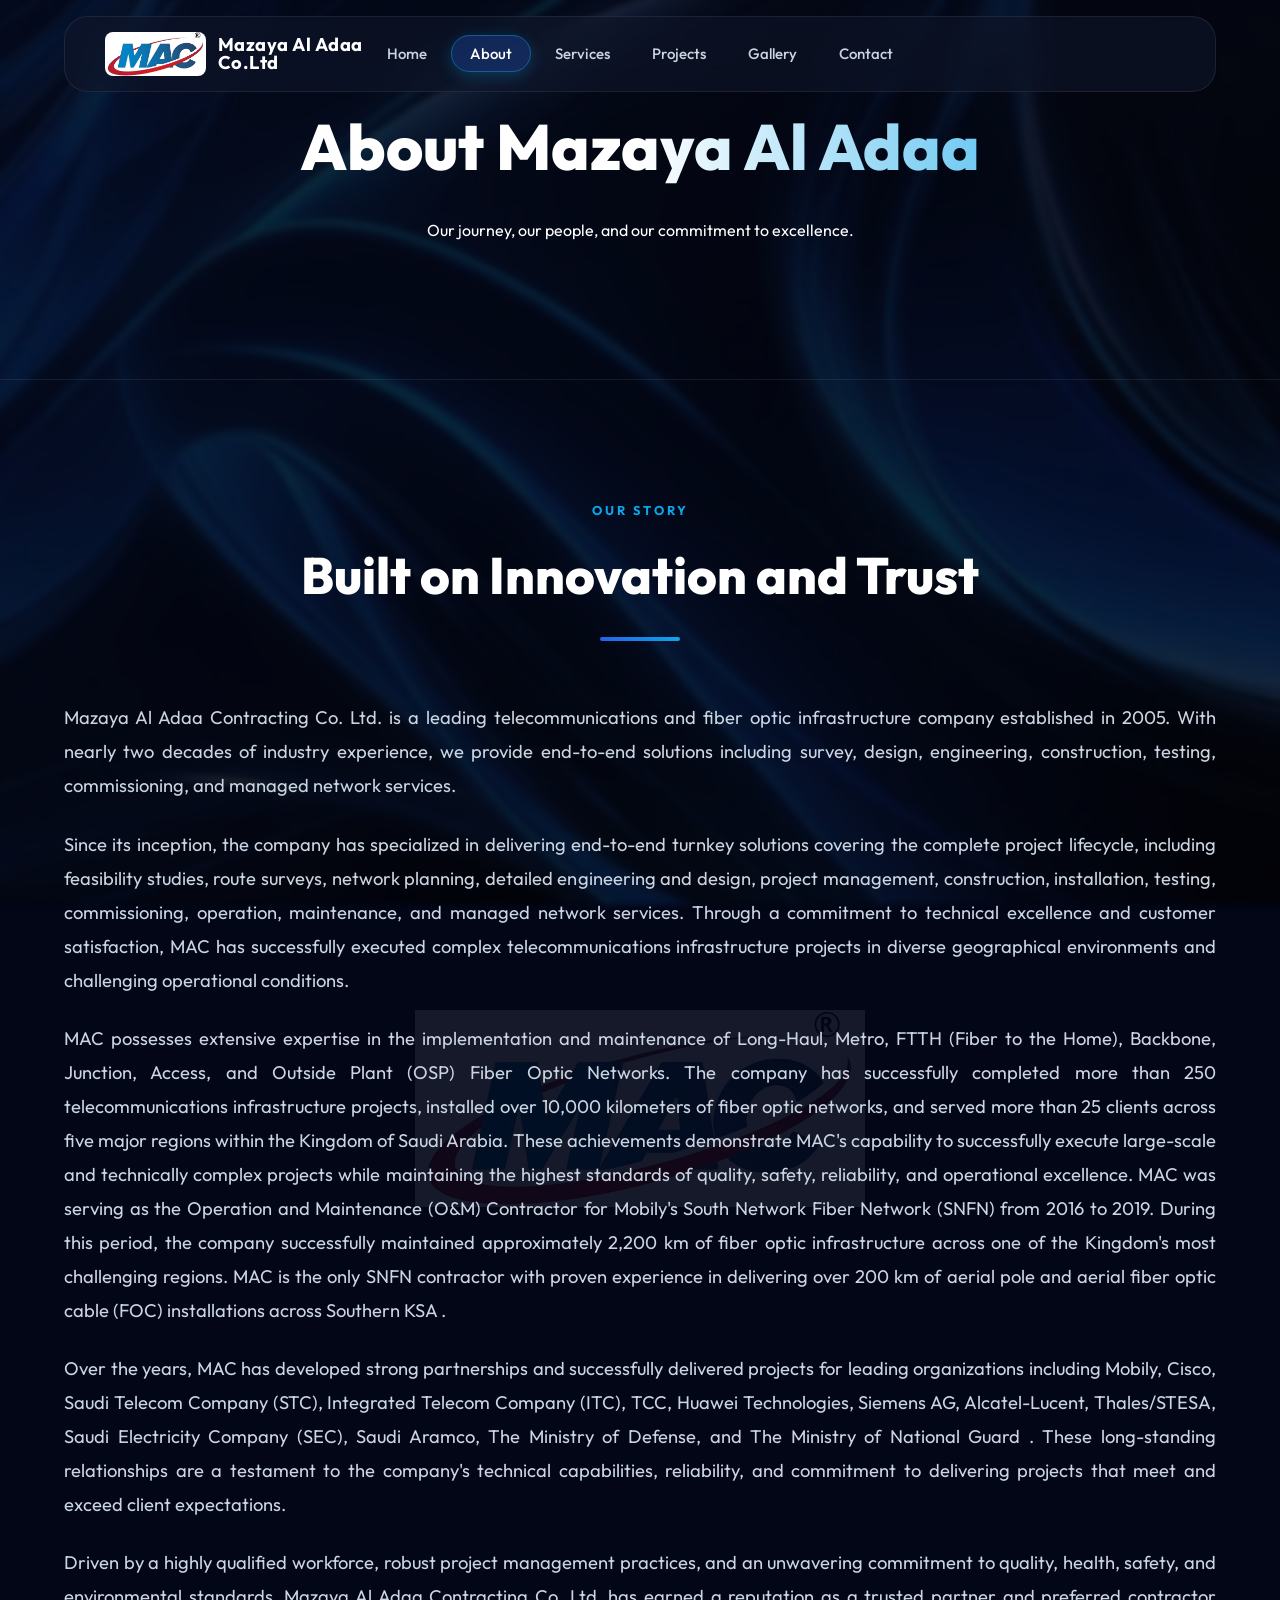
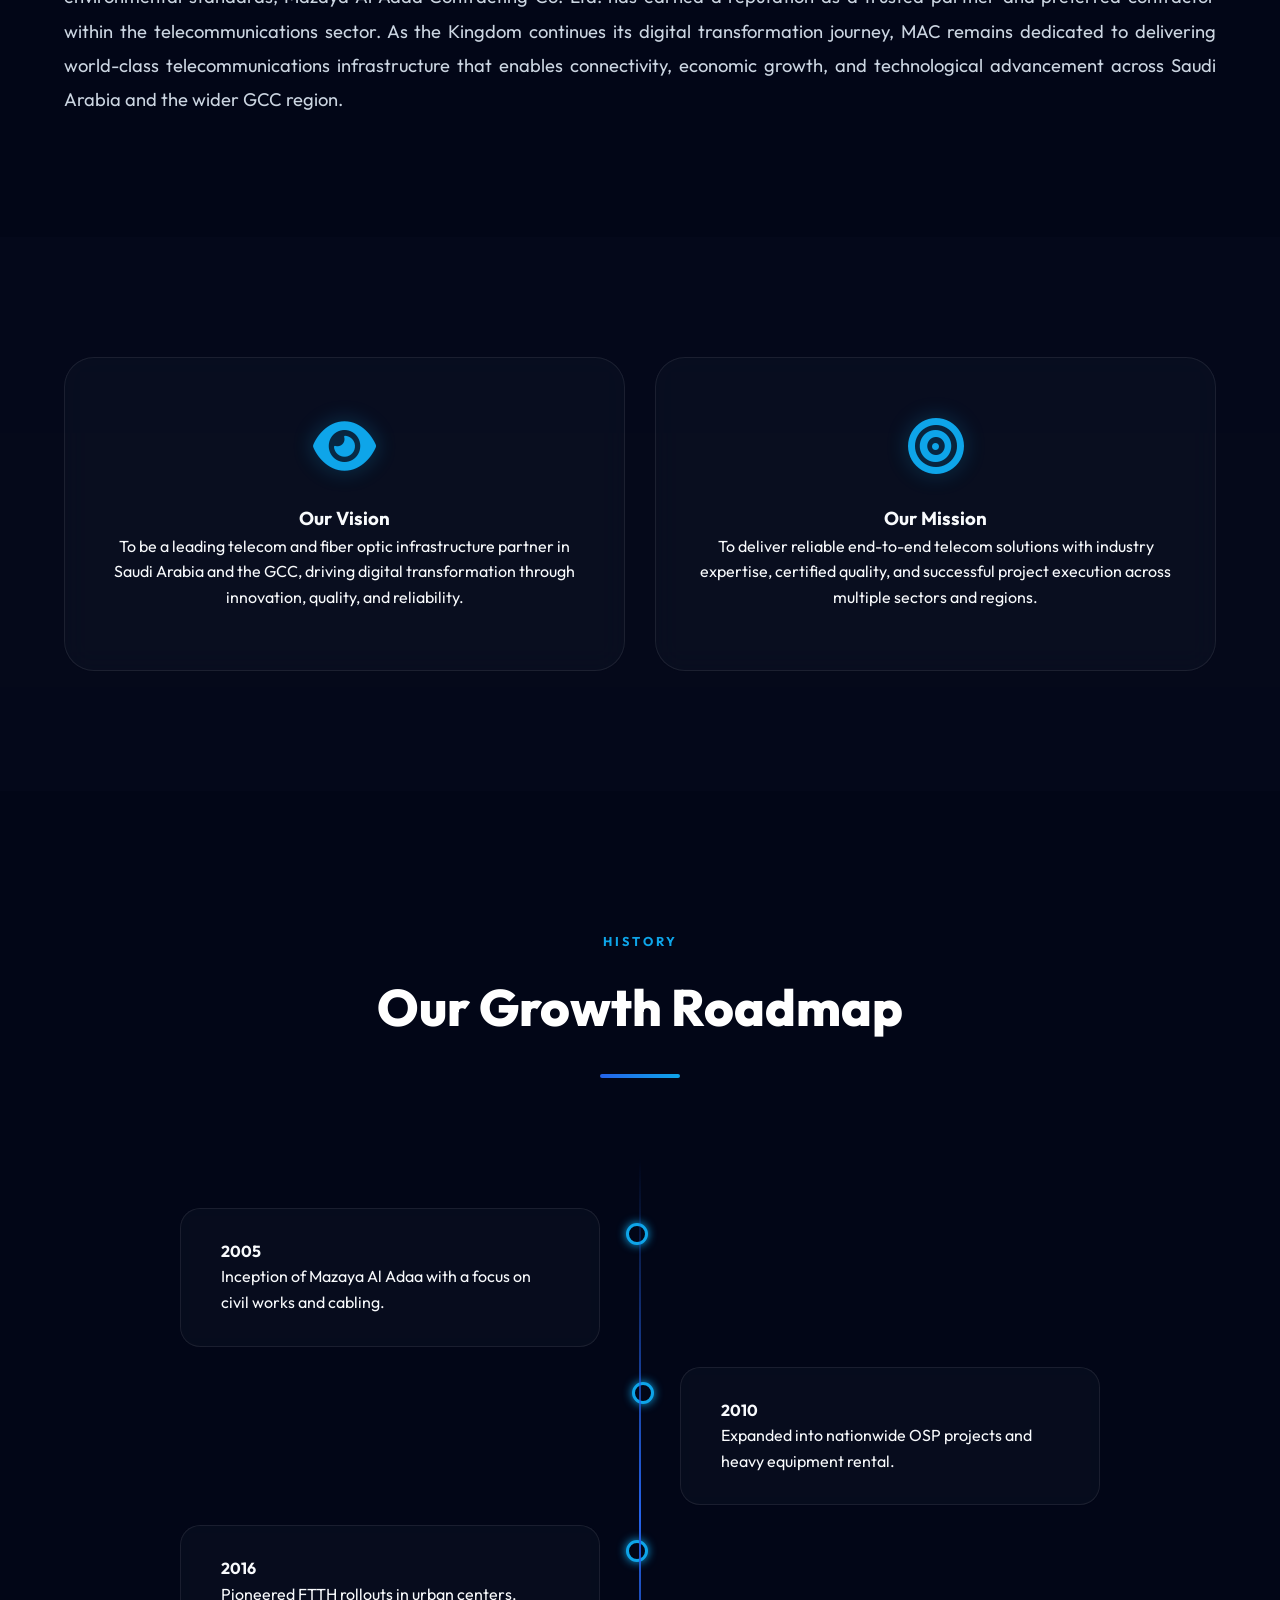
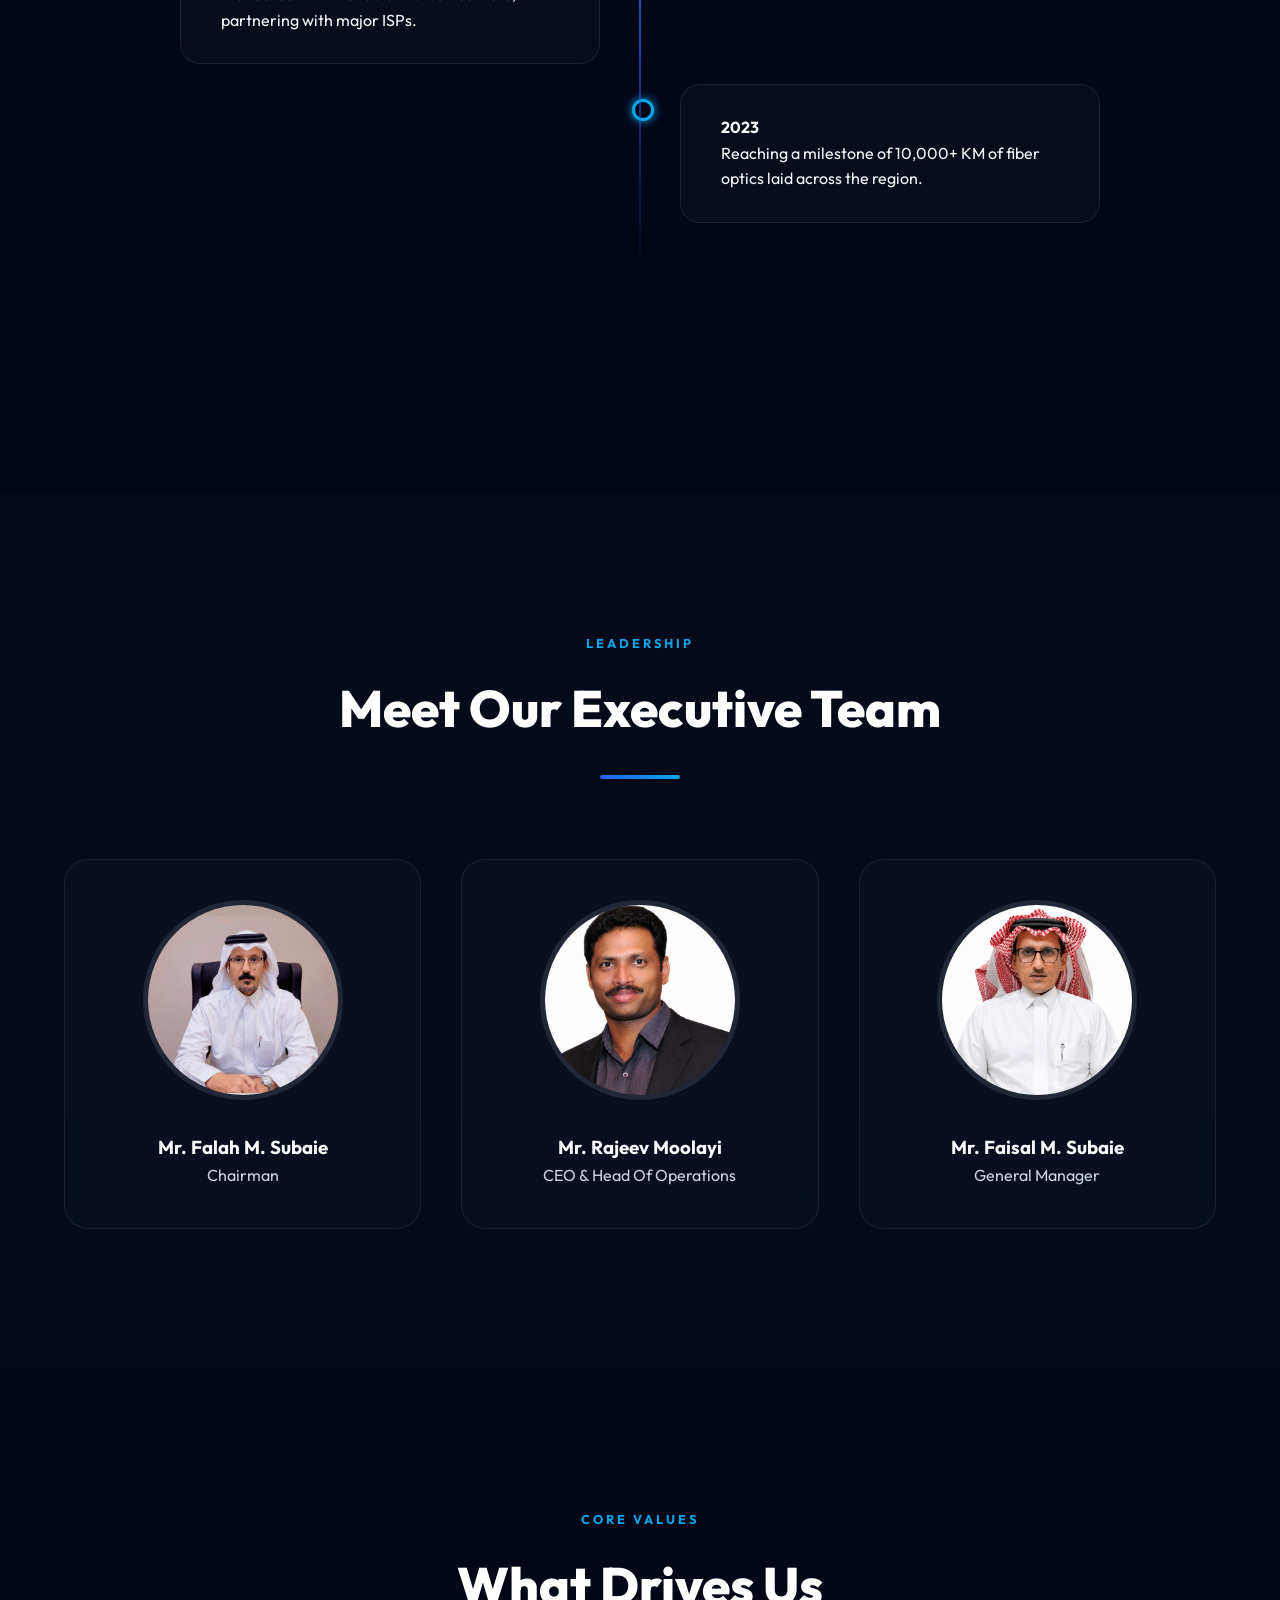
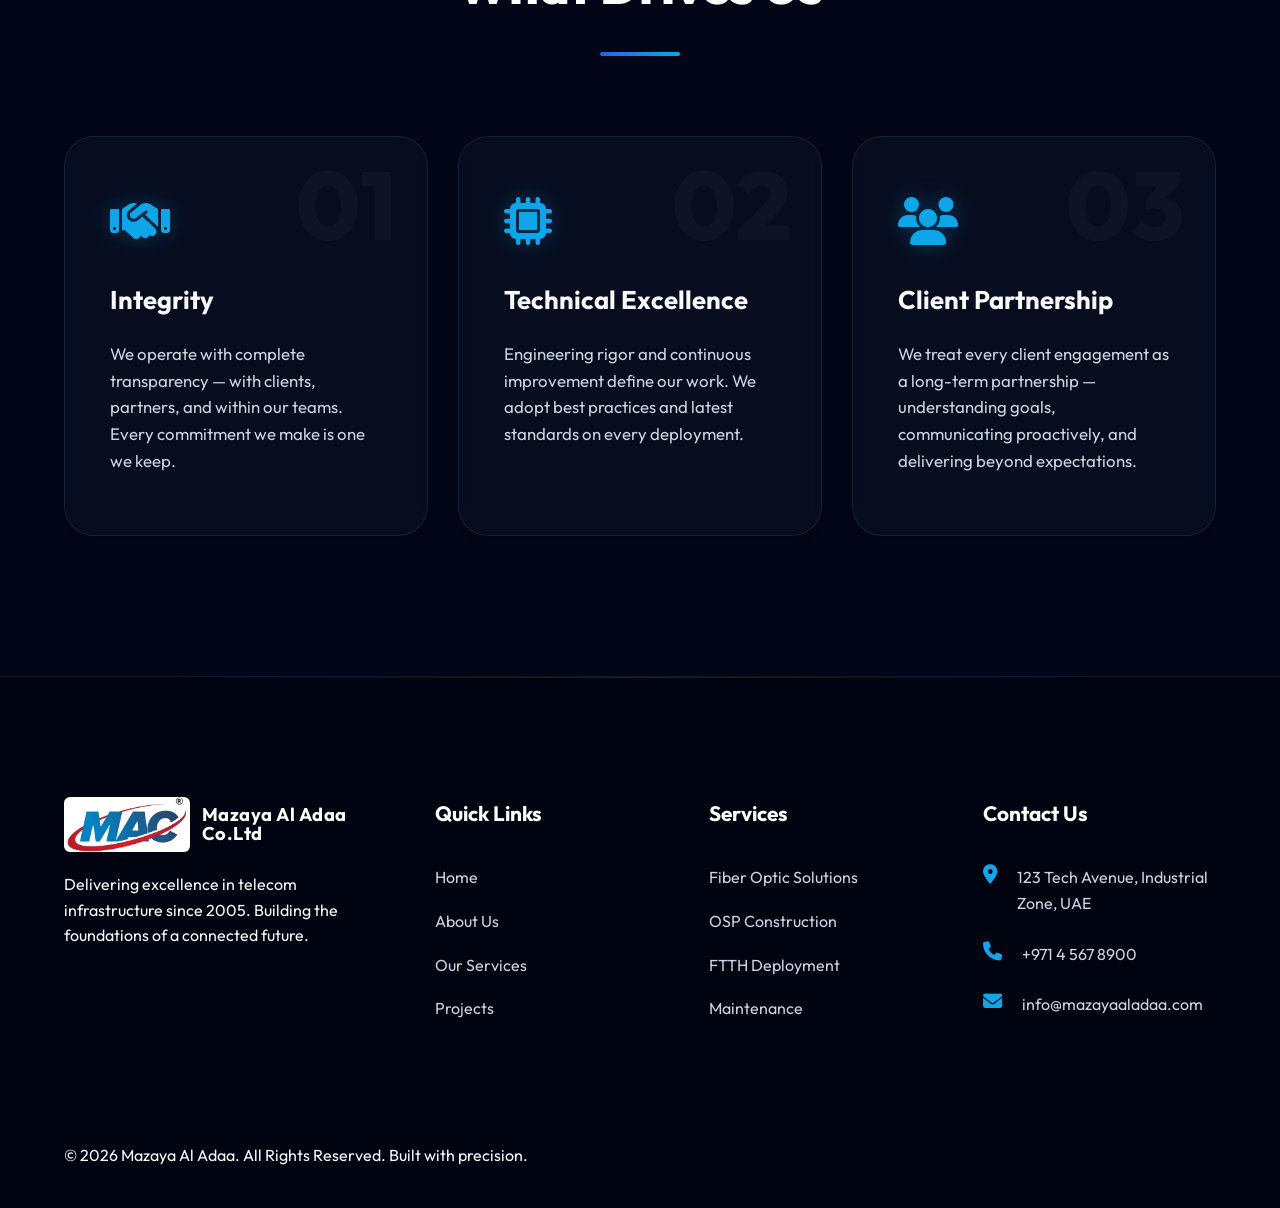
==== commit 54d57725: "aboutpg" ====
--- a/about.html
+++ b/about.html
@@ -7,7 +7,66 @@
     <link rel="stylesheet" href="style.css">
     <link rel="stylesheet" href="https://cdnjs.cloudflare.com/ajax/libs/font-awesome/6.4.0/css/all.min.css">
     <link href="https://unpkg.com/aos@2.3.1/dist/aos.css" rel="stylesheet">
-
+    <style>
+        /* Scoped styles for the Our Story section */
+        .our-story-section {
+            position: relative;
+            padding: 120px 0;
+            overflow: hidden;
+        }
+        .our-story-section::before {
+            content: '';
+            position: absolute;
+            top: 50%;
+            left: 50%;
+            transform: translate(-50%, -50%);
+            width: 450px;
+            height: 450px;
+            background-image: url('assets/logo.jpeg');
+            background-size: contain;
+            background-position: center;
+            background-repeat: no-repeat;
+            opacity: 0.08;
+            pointer-events: none;
+            z-index: 0;
+        }
+        .our-story-container {
+            position: relative;
+            z-index: 1;
+            max-width: 1200px !important;
+            margin: 0 auto;
+        }
+        .our-story-content {
+            display: flex;
+            flex-direction: column;
+            align-items: center;
+            width: 100%;
+        }
+        .our-story-content .section-tag {
+            display: block;
+            text-align: center;
+            width: 100%;
+        }
+        .our-story-content .section-title {
+            text-align: center;
+            width: 100%;
+        }
+        .our-story-paragraphs {
+            margin-top: 40px;
+            width: 100%;
+        }
+        .our-story-paragraphs p {
+            text-align: justify;
+            text-justify: inter-word;
+            font-size: 1.15rem;
+            line-height: 1.85;
+            margin-bottom: 24px;
+            color: var(--text-muted);
+        }
+        .our-story-paragraphs p:last-child {
+            margin-bottom: 0;
+        }
+    </style>
 </head>
 <body>
 
@@ -41,18 +100,19 @@
         </div>
     </section>
 
-    <section>
-        <div class="container about-intro-grid">
-            <div class="about-text" data-aos="fade-right">
+    <section class="our-story-section">
+        <div class="container our-story-container" data-aos="fade-up">
+            <div class="our-story-content">
                 <span class="section-tag">Our Story</span>
                 <h2 class="section-title">Built on Innovation and Trust</h2>
-                <div class="title-line" style="margin: 20px 0;"></div>
-                <p>Mazaya Al Adaa Contracting Co. Ltd. is a leading telecommunications and fiber optic infrastructure company established in 2005. With nearly two decades of industry experience, we provide end-to-end solutions including survey, design, engineering, construction, testing, commissioning, and managed network services.</p>
-                <p style="margin-top: 20px;">We specialize in Long-Haul, Metro, FTTH, and OSP fiber optic networks, delivering reliable and innovative solutions across Saudi Arabia. Our achievements include 250+ completed projects, 10,000+ km of fiber optic network installations, and successful partnerships with 25+ clients across 5+ regions.</p>
-                <p style="margin-top: 20px;">Driven by quality, safety, and innovation, we remain committed to supporting the Kingdom's digital transformation through world-class telecommunications infrastructure.</p>
-            </div>
-            <div class="about-img" data-aos="fade-left">
-                <img src="https://images.unsplash.com/photo-1504307651254-35680f356dfd?q=80&w=2070&auto=format&fit=crop" alt="Construction Site">
+                <div class="title-line" style="margin: 20px auto;"></div>
+                <div class="our-story-paragraphs">
+                    <p>Mazaya Al Adaa Contracting Co. Ltd. is a leading telecommunications and fiber optic infrastructure company established in 2005. With nearly two decades of industry experience, we provide end-to-end solutions including survey, design, engineering, construction, testing, commissioning, and managed network services.</p>
+                    <p>Since its inception, the company has specialized in delivering end-to-end turnkey solutions covering the complete project lifecycle, including feasibility studies, route surveys, network planning, detailed engineering and design, project management, construction, installation, testing, commissioning, operation, maintenance, and managed network services. Through a commitment to technical excellence and customer satisfaction, MAC has successfully executed complex telecommunications infrastructure projects in diverse geographical environments and challenging operational conditions.</p>
+                    <p>MAC possesses extensive expertise in the implementation and maintenance of Long-Haul, Metro, FTTH (Fiber to the Home), Backbone, Junction, Access, and Outside Plant (OSP) Fiber Optic Networks. The company has successfully completed more than 250 telecommunications infrastructure projects, installed over 10,000 kilometers of fiber optic networks, and served more than 25 clients across five major regions within the Kingdom of Saudi Arabia. These achievements demonstrate MAC's capability to successfully execute large-scale and technically complex projects while maintaining the highest standards of quality, safety, reliability, and operational excellence. MAC was serving as the Operation and Maintenance (O&M) Contractor for Mobily's South Network Fiber Network (SNFN) from 2016 to 2019. During this period, the company successfully maintained approximately 2,200 km of fiber optic infrastructure across one of the Kingdom's most challenging regions. MAC is the only SNFN contractor with proven experience in delivering over 200 km of aerial pole and aerial fiber optic cable (FOC) installations across Southern KSA .</p>
+                    <p>Over the years, MAC has developed strong partnerships and successfully delivered projects for leading organizations including Mobily, Cisco, Saudi Telecom Company (STC), Integrated Telecom Company (ITC), TCC, Huawei Technologies, Siemens AG, Alcatel-Lucent, Thales/STESA, Saudi Electricity Company (SEC), Saudi Aramco, The Ministry of Defense, and The Ministry of National Guard . These long-standing relationships are a testament to the company's technical capabilities, reliability, and commitment to delivering projects that meet and exceed client expectations.</p>
+                    <p>Driven by a highly qualified workforce, robust project management practices, and an unwavering commitment to quality, health, safety, and environmental standards, Mazaya Al Adaa Contracting Co. Ltd. has earned a reputation as a trusted partner and preferred contractor within the telecommunications sector. As the Kingdom continues its digital transformation journey, MAC remains dedicated to delivering world-class telecommunications infrastructure that enables connectivity, economic growth, and technological advancement across Saudi Arabia and the wider GCC region.</p>
+                </div>
             </div>
         </div>
     </section>
@@ -117,18 +177,18 @@
             </div>
             <div class="team-grid">
                 <div class="team-card" data-aos="fade-up">
-                    <img src="https://images.unsplash.com/photo-1560250097-0b93528c311a?q=80&w=1974&auto=format&fit=crop" class="team-img" alt="Chairman">
-                    <h3>Johnathan Mazaya</h3>
-                    <p class="text-muted">Chairman & Founder</p>
+                    <img src="assets/chairman.jpeg" class="team-img" alt="Chairman">
+                    <h3>Mr. Falah M. Subaie</h3>
+                    <p class="text-muted">Chairman</p>
                 </div>
                 <div class="team-card" data-aos="fade-up" data-aos-delay="100">
-                    <img src="https://images.unsplash.com/photo-1573496359142-b8d87734a5a2?q=80&w=1976&auto=format&fit=crop" class="team-img" alt="CEO">
-                    <h3>Sarah Williams</h3>
-                    <p class="text-muted">Chief Executive Officer</p>
+                    <img src="assets/ceo.jpeg" class="team-img" alt="CEO">
+                    <h3>Mr. Rajeev Moolayi</h3>
+                    <p class="text-muted">CEO & Head Of Operations</p>
                 </div>
                 <div class="team-card" data-aos="fade-up" data-aos-delay="200">
-                    <img src="https://images.unsplash.com/photo-1519085360753-af0119f7cbe7?q=80&w=1974&auto=format&fit=crop" class="team-img" alt="General Manager">
-                    <h3>David Chen</h3>
+                    <img src="assets/general manager.jpeg" class="team-img" alt="General Manager">
+                    <h3>Mr. Faisal M. Subaie</h3>
                     <p class="text-muted">General Manager</p>
                 </div>
             </div>
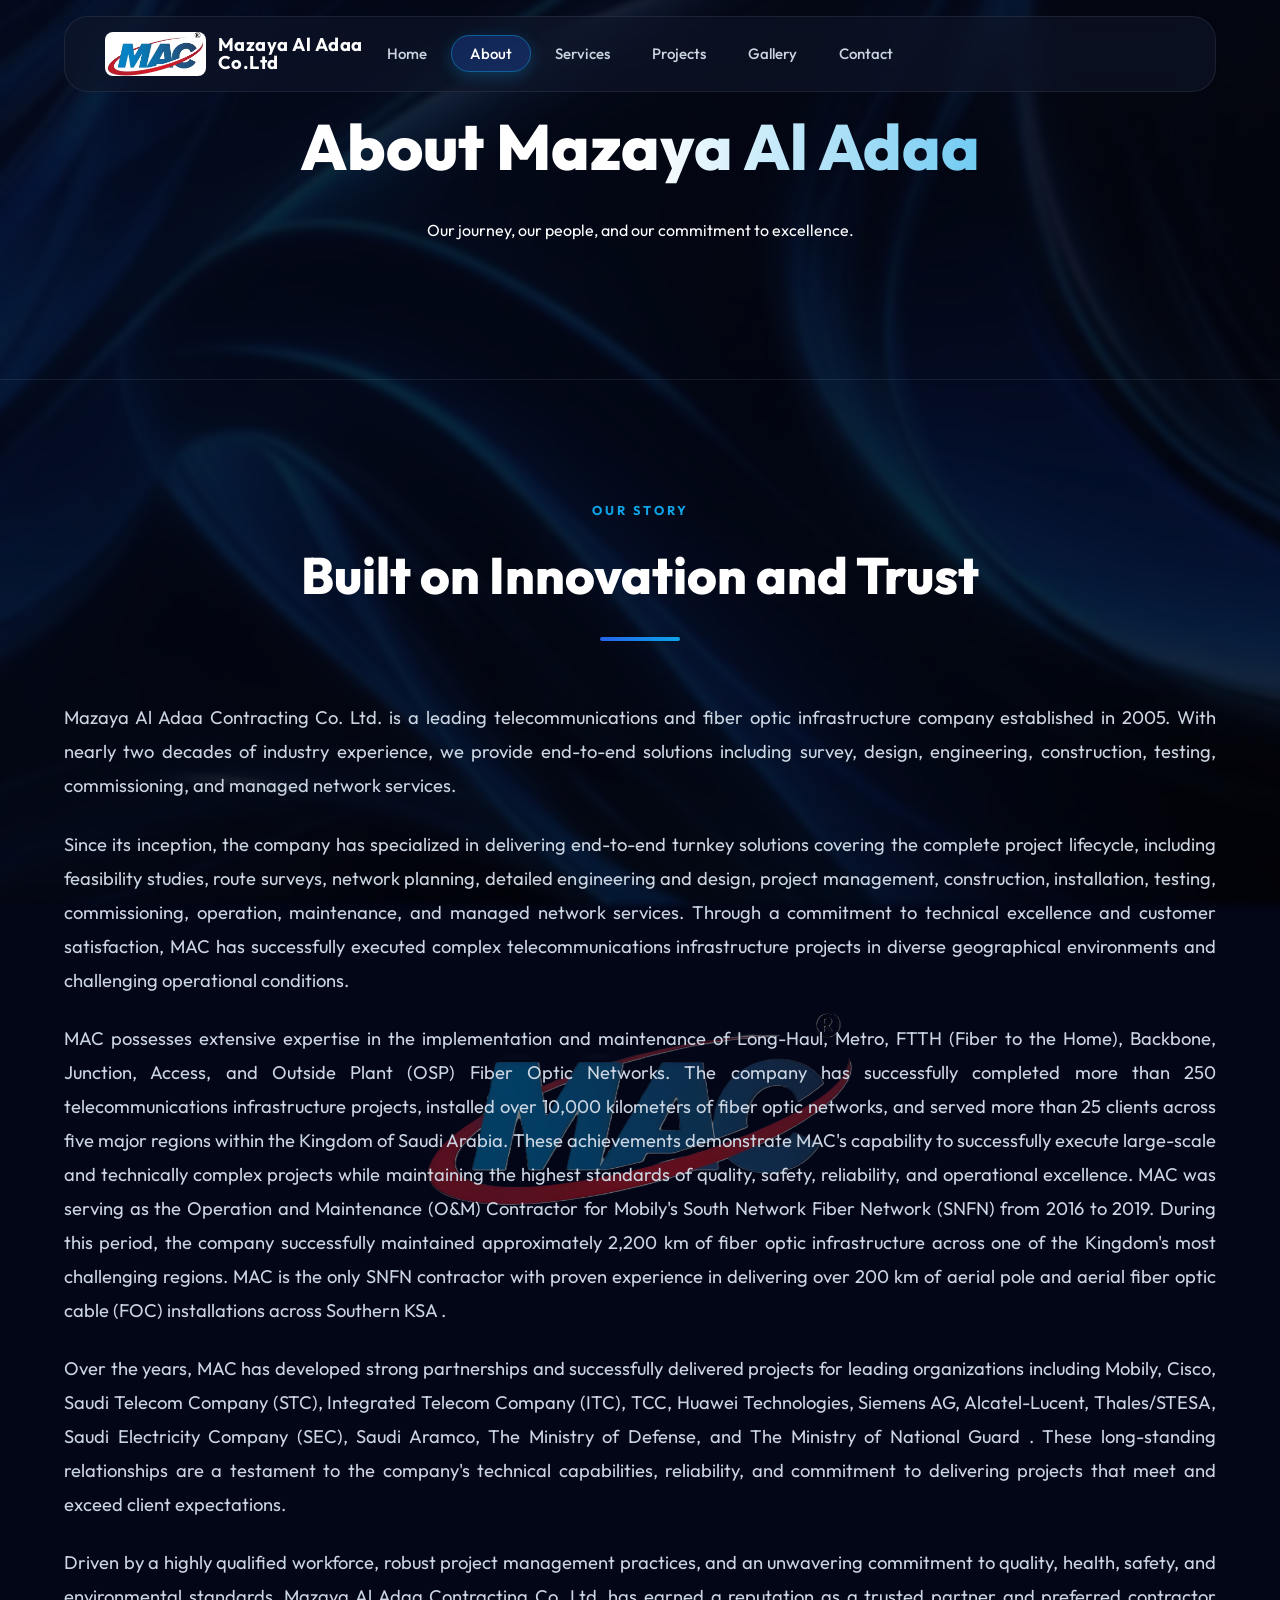
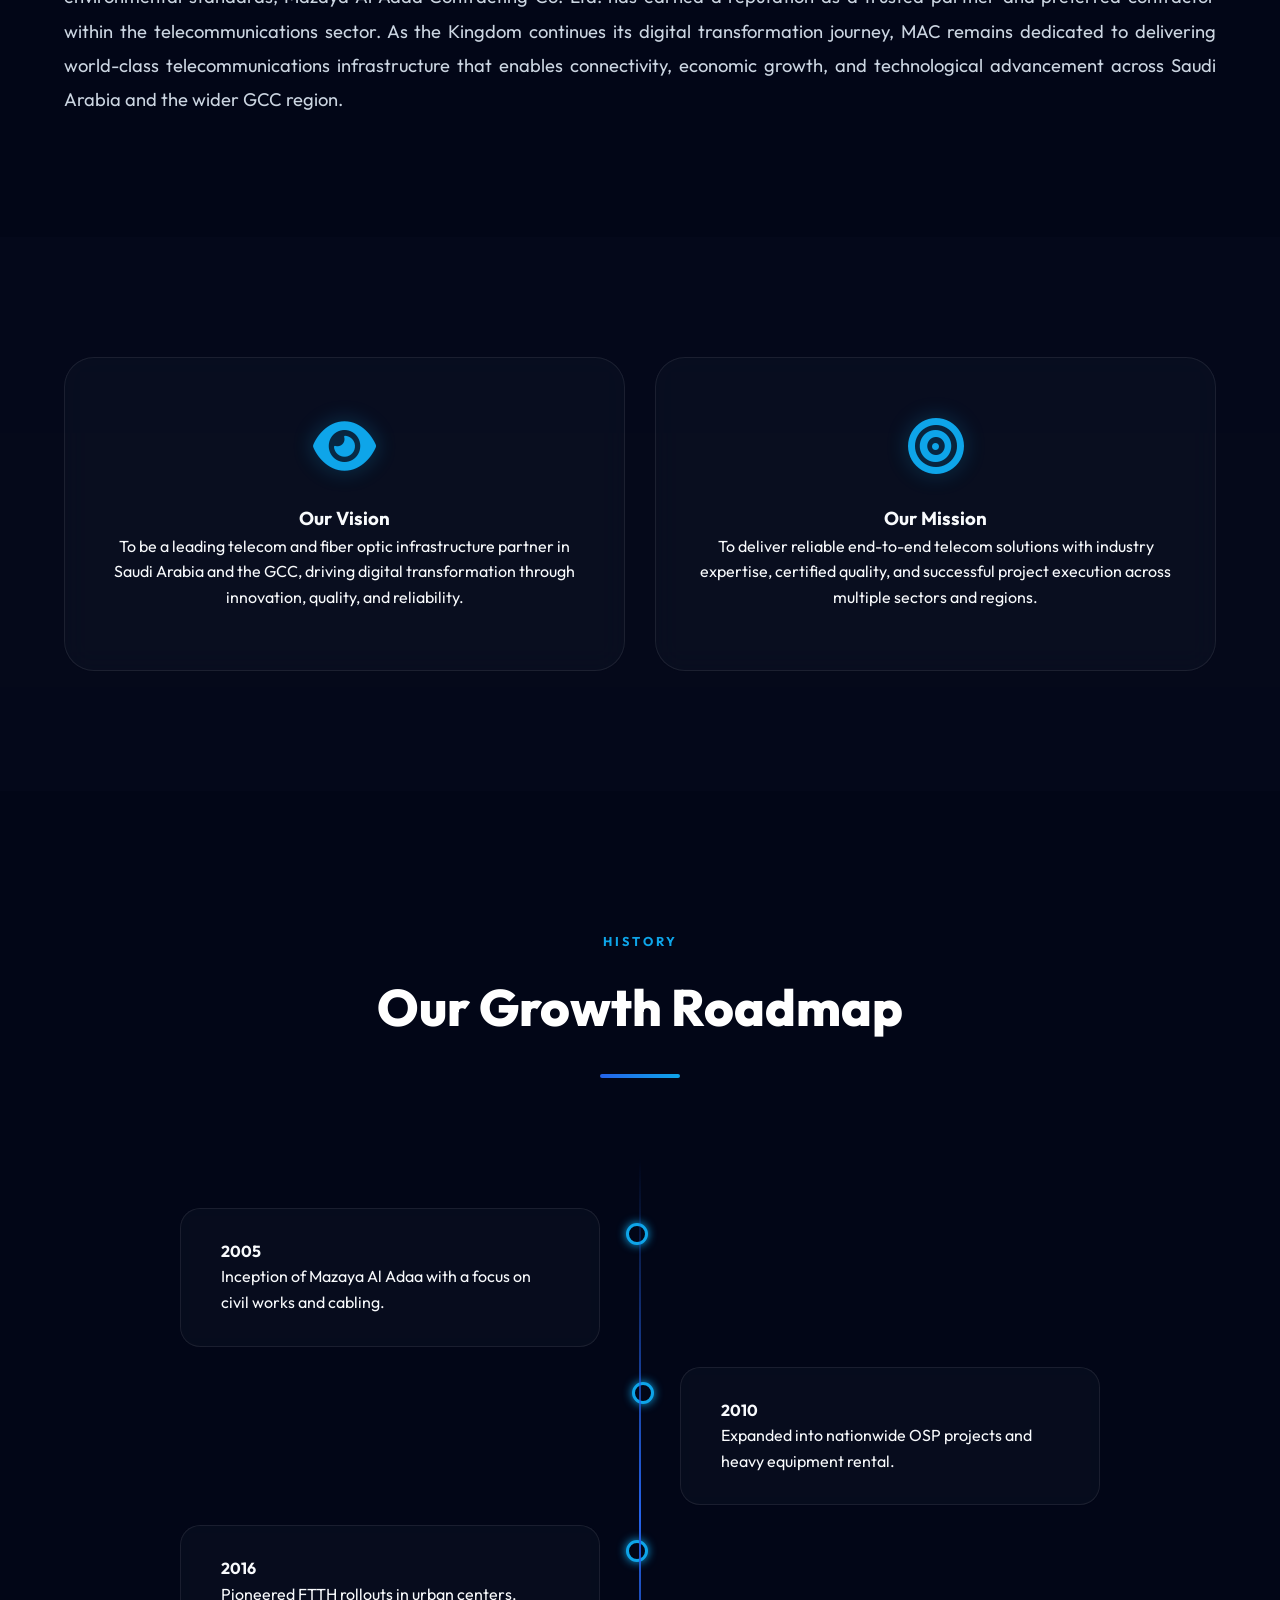
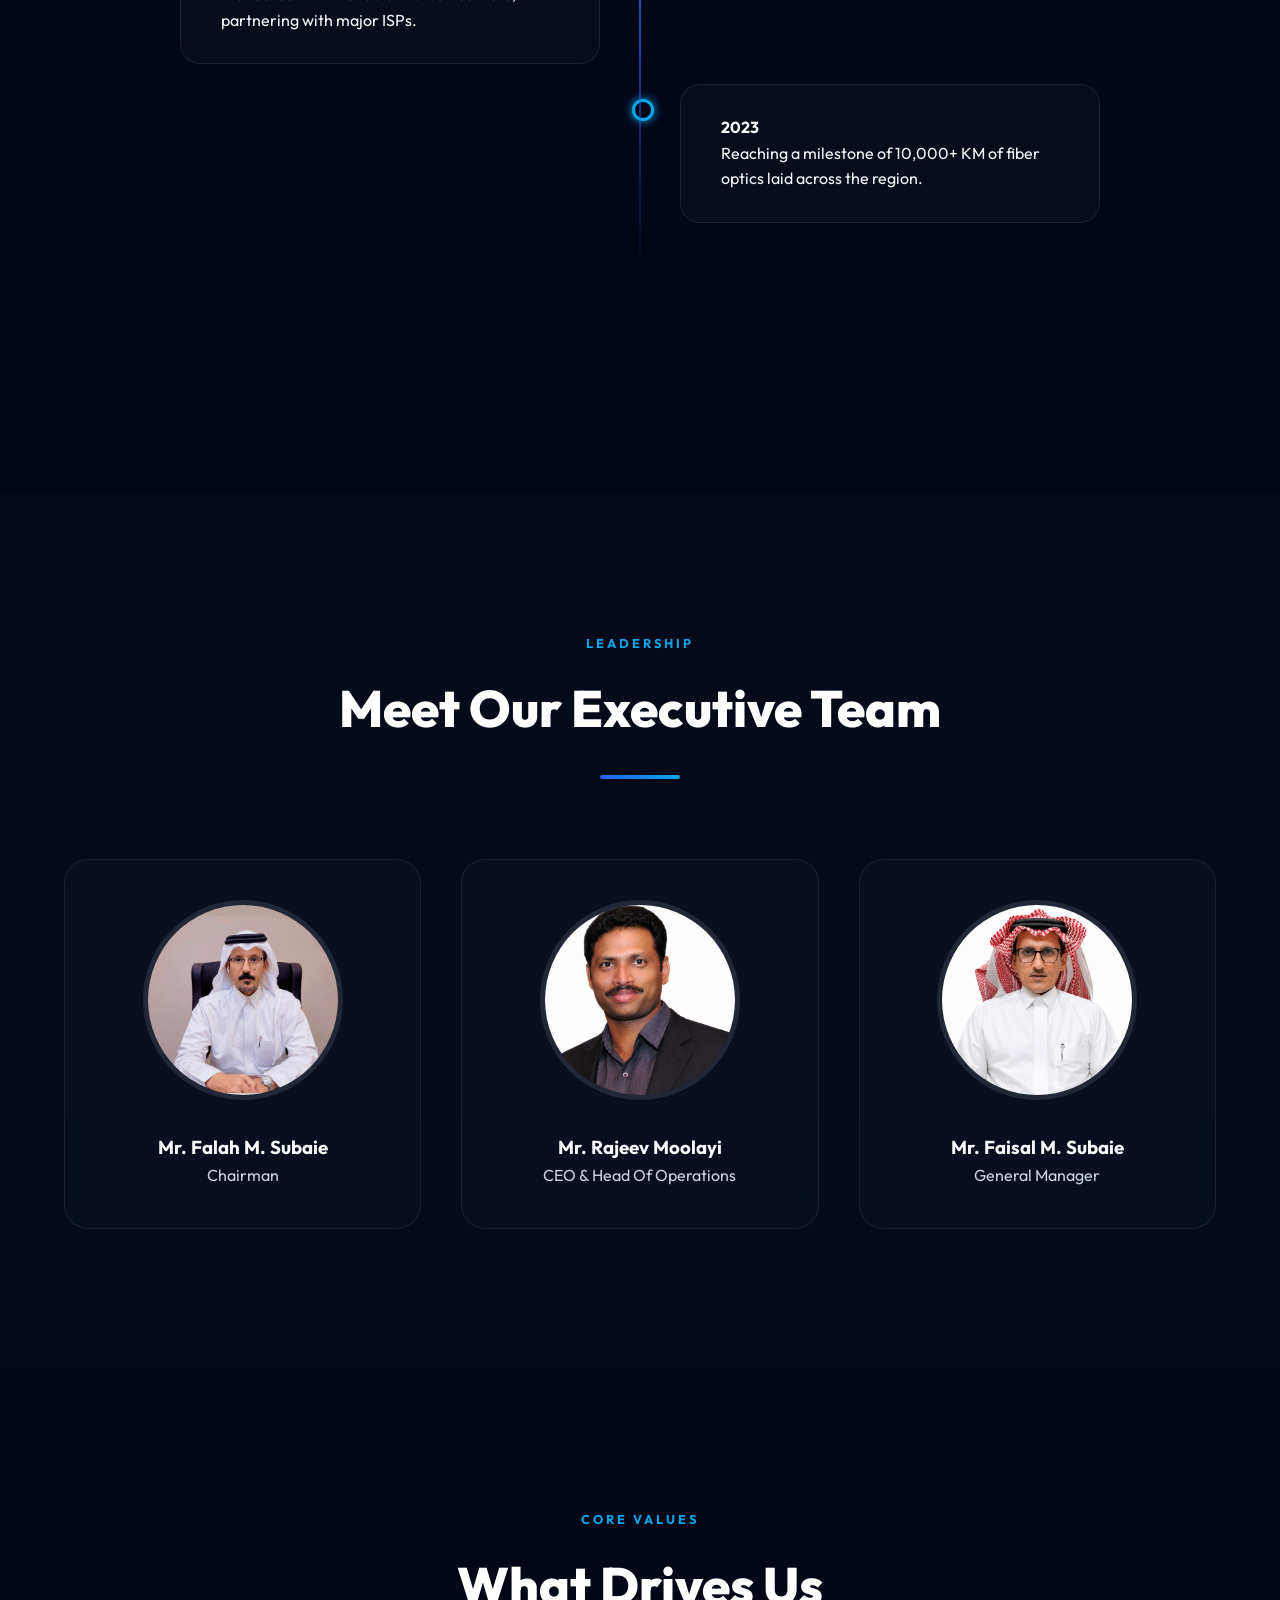
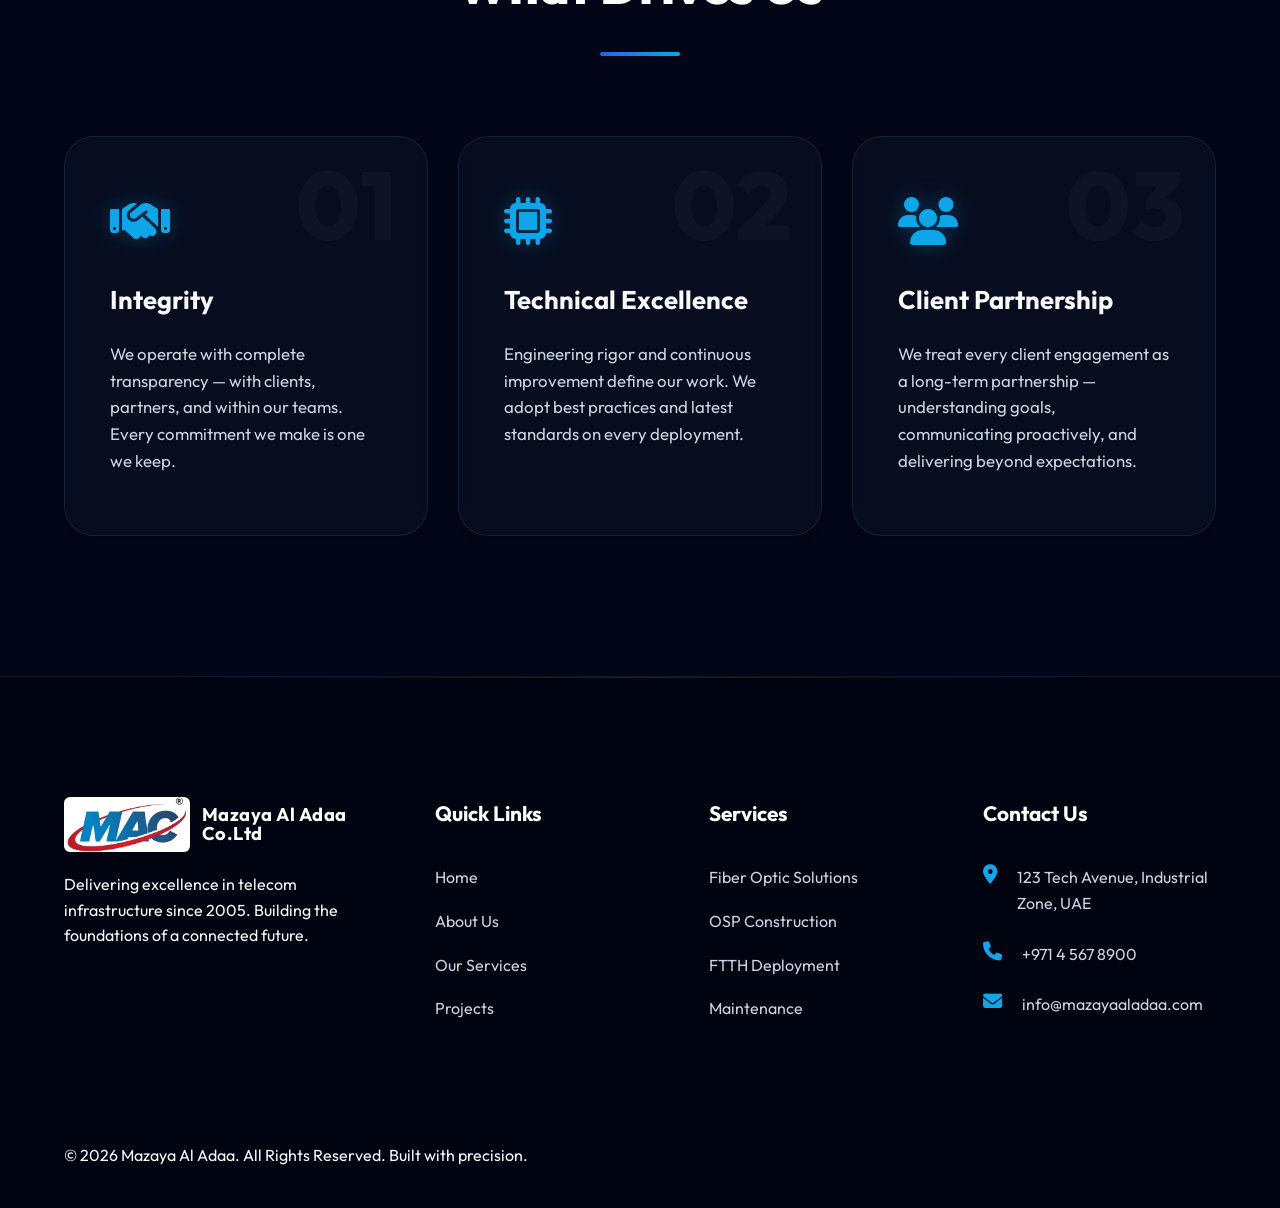
==== commit f3b7a962: "homepg design" ====
--- a/about.html
+++ b/about.html
@@ -22,11 +22,11 @@
             transform: translate(-50%, -50%);
             width: 450px;
             height: 450px;
-            background-image: url('assets/logo.jpeg');
+            background-image: url('assets/logo removed.png');
             background-size: contain;
             background-position: center;
             background-repeat: no-repeat;
-            opacity: 0.08;
+            opacity: 0.45;
             pointer-events: none;
             z-index: 0;
         }
--- a/style.css
+++ b/style.css
@@ -431,6 +431,409 @@
     line-height: 1;
     user-select: none;
     z-index: 1;
+}
+
+/* Telecom Solutions Unified Redesign */
+.services-unified-box {
+    display: grid;
+    grid-template-columns: repeat(3, 1fr);
+    background: linear-gradient(135deg, rgba(15, 23, 42, 0.6) 0%, rgba(2, 6, 23, 0.4) 100%);
+    backdrop-filter: var(--glass-blur);
+    border: 1px solid rgba(14, 165, 233, 0.15);
+    border-radius: 32px;
+    box-shadow: 0 20px 50px rgba(0, 0, 0, 0.35), 0 0 40px rgba(14, 165, 233, 0.06);
+    margin-top: 50px;
+    overflow: hidden;
+    position: relative;
+    z-index: 2;
+}
+
+.service-column {
+    position: relative;
+    padding: 60px 45px;
+    display: flex;
+    flex-direction: column;
+    align-items: center;
+    text-align: center;
+    transition: all 0.3s cubic-bezier(0.4, 0, 0.2, 1);
+    border-right: 1px solid rgba(255, 255, 255, 0.06);
+    overflow: hidden;
+}
+
+.service-column:last-child {
+    border-right: none;
+}
+
+/* Background numbers */
+.service-column .column-bg-num {
+    position: absolute;
+    top: 25px;
+    right: 35px;
+    font-size: 7.5rem;
+    font-weight: 800;
+    color: var(--accent);
+    opacity: 0.06; /* 5-8% opacity */
+    line-height: 1;
+    user-select: none;
+    z-index: 1;
+    pointer-events: none;
+    transition: all 0.3s ease;
+}
+
+/* Rounded square containers for icons */
+.service-column .service-icon-wrapper {
+    width: 80px;
+    height: 80px;
+    background: rgba(14, 165, 233, 0.06);
+    border: 1px solid rgba(14, 165, 233, 0.20);
+    border-radius: 20px;
+    display: flex;
+    justify-content: center;
+    align-items: center;
+    margin-bottom: 35px;
+    box-shadow: 0 0 20px rgba(14, 165, 233, 0.08);
+    position: relative;
+    z-index: 2;
+    transition: all 0.3s cubic-bezier(0.4, 0, 0.2, 1);
+}
+
+.service-column .service-icon-wrapper i {
+    font-size: 2.2rem;
+    color: var(--accent);
+    filter: drop-shadow(0 0 10px rgba(14, 165, 233, 0.3));
+    transition: all 0.3s ease;
+}
+
+.service-column h3 {
+    margin-bottom: 20px;
+    font-size: 1.5rem;
+    font-weight: 700;
+    color: var(--text-muted);
+    position: relative;
+    z-index: 2;
+    transition: all 0.3s ease;
+}
+
+.service-column p {
+    color: var(--text-muted);
+    font-size: 1.05rem;
+    line-height: 1.6;
+    position: relative;
+    z-index: 2;
+    transition: all 0.3s ease;
+}
+
+/* Hover effects (300ms transition) */
+.service-column:hover {
+    background: rgba(14, 165, 233, 0.03); /* brighten only hovered column */
+    box-shadow: inset 0 0 30px rgba(14, 165, 233, 0.03);
+}
+
+.service-column:hover .service-icon-wrapper {
+    background: rgba(14, 165, 233, 0.12);
+    border-color: rgba(14, 165, 233, 0.5);
+    box-shadow: 0 0 30px rgba(14, 165, 233, 0.25);
+    transform: scale(1.08); /* icon wrapper slightly scales */
+}
+
+.service-column:hover .service-icon-wrapper i {
+    color: var(--white);
+    filter: drop-shadow(0 0 15px rgba(14, 165, 233, 0.6));
+}
+
+.service-column:hover h3 {
+    color: var(--white); /* title changes to bright white */
+}
+
+.service-column:hover .column-bg-num {
+    opacity: 0.12; /* slightly increases visibility */
+    transform: scale(1.05);
+}
+
+/* Responsive adjustments */
+@media screen and (max-width: 1024px) {
+    .services-unified-box {
+        grid-template-columns: repeat(2, 1fr);
+        margin-top: 40px;
+    }
+    
+    .services-unified-box .service-column {
+        border-right: 1px solid rgba(255, 255, 255, 0.06);
+        border-bottom: 1px solid rgba(255, 255, 255, 0.06);
+        padding: 50px 35px;
+    }
+    
+    .services-unified-box .service-column:nth-child(2n) {
+        border-right: none;
+    }
+    
+    .services-unified-box .service-column:nth-child(3) {
+        grid-column: span 2;
+        border-bottom: none;
+        border-right: none;
+    }
+}
+
+@media screen and (max-width: 768px) {
+    .services-unified-box {
+        grid-template-columns: 1fr;
+        border-radius: 28px;
+    }
+    
+    .services-unified-box .service-column {
+        border-right: none !important;
+        border-bottom: 1px solid rgba(255, 255, 255, 0.06);
+        grid-column: span 1 !important;
+        padding: 45px 30px;
+    }
+    
+    .services-unified-box .service-column:last-child {
+        border-bottom: none;
+    }
+}
+
+/* Core Values Redesign */
+.core-values-section {
+    position: relative;
+    overflow: hidden;
+    padding: 160px 0; /* Generous spacing */
+}
+
+.principles-container {
+    display: grid;
+    grid-template-columns: 38% 58%;
+    gap: 4%;
+    align-items: center;
+    position: relative;
+    z-index: 2;
+}
+
+.principles-left {
+    position: relative;
+    display: flex;
+    align-items: center;
+    min-height: 400px;
+    z-index: 2;
+}
+
+.principles-header {
+    text-align: left;
+    position: relative;
+    z-index: 2;
+}
+
+.principles-left .title-line {
+    margin: 25px 0 0 0; /* Left align the underline */
+}
+
+.principles-right {
+    position: relative;
+    width: 100%;
+    height: 600px;
+    display: flex;
+    justify-content: center;
+    align-items: center;
+    z-index: 2;
+}
+
+.principles-circle-wrapper {
+    position: relative;
+    width: 540px;
+    height: 540px;
+    border-radius: 50%;
+    border: 1px dashed rgba(14, 165, 233, 0.15);
+    animation: orbit-rotate 40s linear infinite;
+    z-index: 2;
+}
+
+/* Glowing center track effect */
+.principles-circle-wrapper::before {
+    content: '';
+    position: absolute;
+    top: 50%;
+    left: 50%;
+    transform: translate(-50%, -50%);
+    width: 100%;
+    height: 100%;
+    border-radius: 50%;
+    box-shadow: inset 0 0 50px rgba(14, 165, 233, 0.04), 0 0 30px rgba(14, 165, 233, 0.01);
+    pointer-events: none;
+}
+
+/* Pause animation on hover */
+.principles-right:hover .principles-circle-wrapper,
+.principles-right:hover .principles-circle-wrapper .principle-card {
+    animation-play-state: paused;
+}
+
+.principle-card {
+    position: absolute;
+    width: 290px;
+    z-index: 3;
+    animation: card-counter-rotate 40s linear infinite;
+    transition: z-index 0.3s step-start; /* Quick z-index shift */
+}
+
+.principle-card:hover {
+    z-index: 10; /* Bring hovered card to the front */
+    transition: z-index 0s step-start;
+}
+
+.principle-card-inner {
+    border-radius: 24px !important; /* Border radius around 20-24px */
+    padding: 35px 25px !important; /* Premium spacing fitting orbit layout */
+    background: rgba(15, 23, 42, 0.55);
+    backdrop-filter: var(--glass-blur);
+    border: 1px solid var(--glass-border);
+    box-shadow: var(--shadow-md);
+    transition: var(--transition);
+    transform-origin: center;
+}
+
+/* Interactive Pop Up styling on hover */
+.principle-card-inner:hover {
+    transform: scale(1.08) !important; /* Scale up slightly to pop up */
+    background: rgba(15, 23, 42, 0.65) !important;
+    border-color: rgba(14, 165, 233, 0.6) !important;
+    box-shadow: 0 20px 40px rgba(0, 0, 0, 0.4), var(--neon-glow-accent) !important;
+}
+
+/* Orbit position points */
+.principles-circle-wrapper .principle-card:nth-child(1) {
+    top: 11%;
+    left: 50%;
+}
+
+.principles-circle-wrapper .principle-card:nth-child(2) {
+    top: 69%;
+    left: 84%;
+}
+
+.principles-circle-wrapper .principle-card:nth-child(3) {
+    top: 69%;
+    left: 16%;
+}
+
+/* Keyframes for circular orbital rotation */
+@keyframes orbit-rotate {
+    from { transform: rotate(0deg); }
+    to { transform: rotate(360deg); }
+}
+
+@keyframes card-counter-rotate {
+    from { transform: translate(-50%, -50%) rotate(360deg); }
+    to { transform: translate(-50%, -50%) rotate(0deg); }
+}
+
+/* Background Decorative Elements */
+.principles-bg-decor {
+    position: absolute;
+    top: 50%;
+    left: -120px;
+    width: 600px;
+    height: 600px;
+    transform: translateY(-50%);
+    pointer-events: none;
+    z-index: 1;
+}
+
+.principles-bg-decor .decor-circle-1 {
+    position: absolute;
+    top: 50%;
+    left: 0;
+    width: 450px;
+    height: 450px;
+    border: 1px solid rgba(14, 165, 233, 0.12);
+    border-radius: 50%;
+    transform: translateY(-50%);
+}
+
+.principles-bg-decor .decor-circle-2 {
+    position: absolute;
+    top: 50%;
+    left: -50px;
+    width: 550px;
+    height: 550px;
+    border: 1px solid rgba(14, 165, 233, 0.06);
+    border-radius: 50%;
+    transform: translateY(-50%);
+}
+
+.principles-bg-decor .decor-glow {
+    position: absolute;
+    top: 50%;
+    left: 80px;
+    width: 300px;
+    height: 300px;
+    background: radial-gradient(circle, rgba(14, 165, 233, 0.08) 0%, transparent 70%);
+    border-radius: 50%;
+    filter: blur(50px);
+    transform: translateY(-50%);
+}
+
+/* Responsive adjustments */
+@media screen and (max-width: 1024px) {
+    .principles-container {
+        grid-template-columns: 1fr;
+        gap: 60px; /* Stack layout on tablet/mobile */
+        padding: 0 20px;
+    }
+    
+    .principles-left {
+        min-height: auto;
+        justify-content: flex-start;
+    }
+    
+    .principles-bg-decor {
+        left: -50px;
+        width: 500px;
+        height: 500px;
+    }
+    
+    /* Center circle layout under heading on tablet */
+    .principles-right {
+        height: 600px;
+        width: 100%;
+    }
+}
+
+@media screen and (max-width: 768px) {
+    /* Mobile - stack all cards vertically, disable orbit rotation */
+    .principles-right {
+        height: auto;
+        width: 100%;
+        display: block;
+        margin-top: 40px;
+    }
+    
+    .principles-circle-wrapper {
+        position: relative;
+        width: 100%;
+        height: auto;
+        border: none;
+        animation: none;
+        display: flex;
+        flex-direction: column;
+        gap: 24px;
+        border-radius: 0;
+    }
+    
+    .principles-circle-wrapper::before {
+        display: none;
+    }
+    
+    .principles-circle-wrapper .principle-card {
+        position: relative;
+        top: auto !important;
+        left: auto !important;
+        transform: none !important;
+        width: 100%;
+        animation: none !important;
+    }
+    
+    .principles-circle-wrapper .principle-card-inner {
+        padding: 40px 30px !important;
+    }
 }
 
 /* About Section */
@@ -1263,6 +1666,7 @@
     padding: 140px 0;
     position: relative;
     background: rgba(15, 23, 42, 0.15);
+    overflow: hidden;
 }
 
 .about-company-grid {
@@ -1276,6 +1680,24 @@
     display: flex;
     flex-direction: column;
     align-items: flex-start;
+    position: relative;
+}
+
+.about-company-content::before {
+    content: '';
+    position: absolute;
+    top: 68%;
+    left: 50%;
+    transform: translate(-50%, -50%);
+    width: 450px;
+    height: 450px;
+    background-image: url('assets/logo removed.png');
+    background-size: contain;
+    background-position: center;
+    background-repeat: no-repeat;
+    opacity: 0.45;
+    pointer-events: none;
+    z-index: -1;
 }
 
 .about-company-content .section-title {
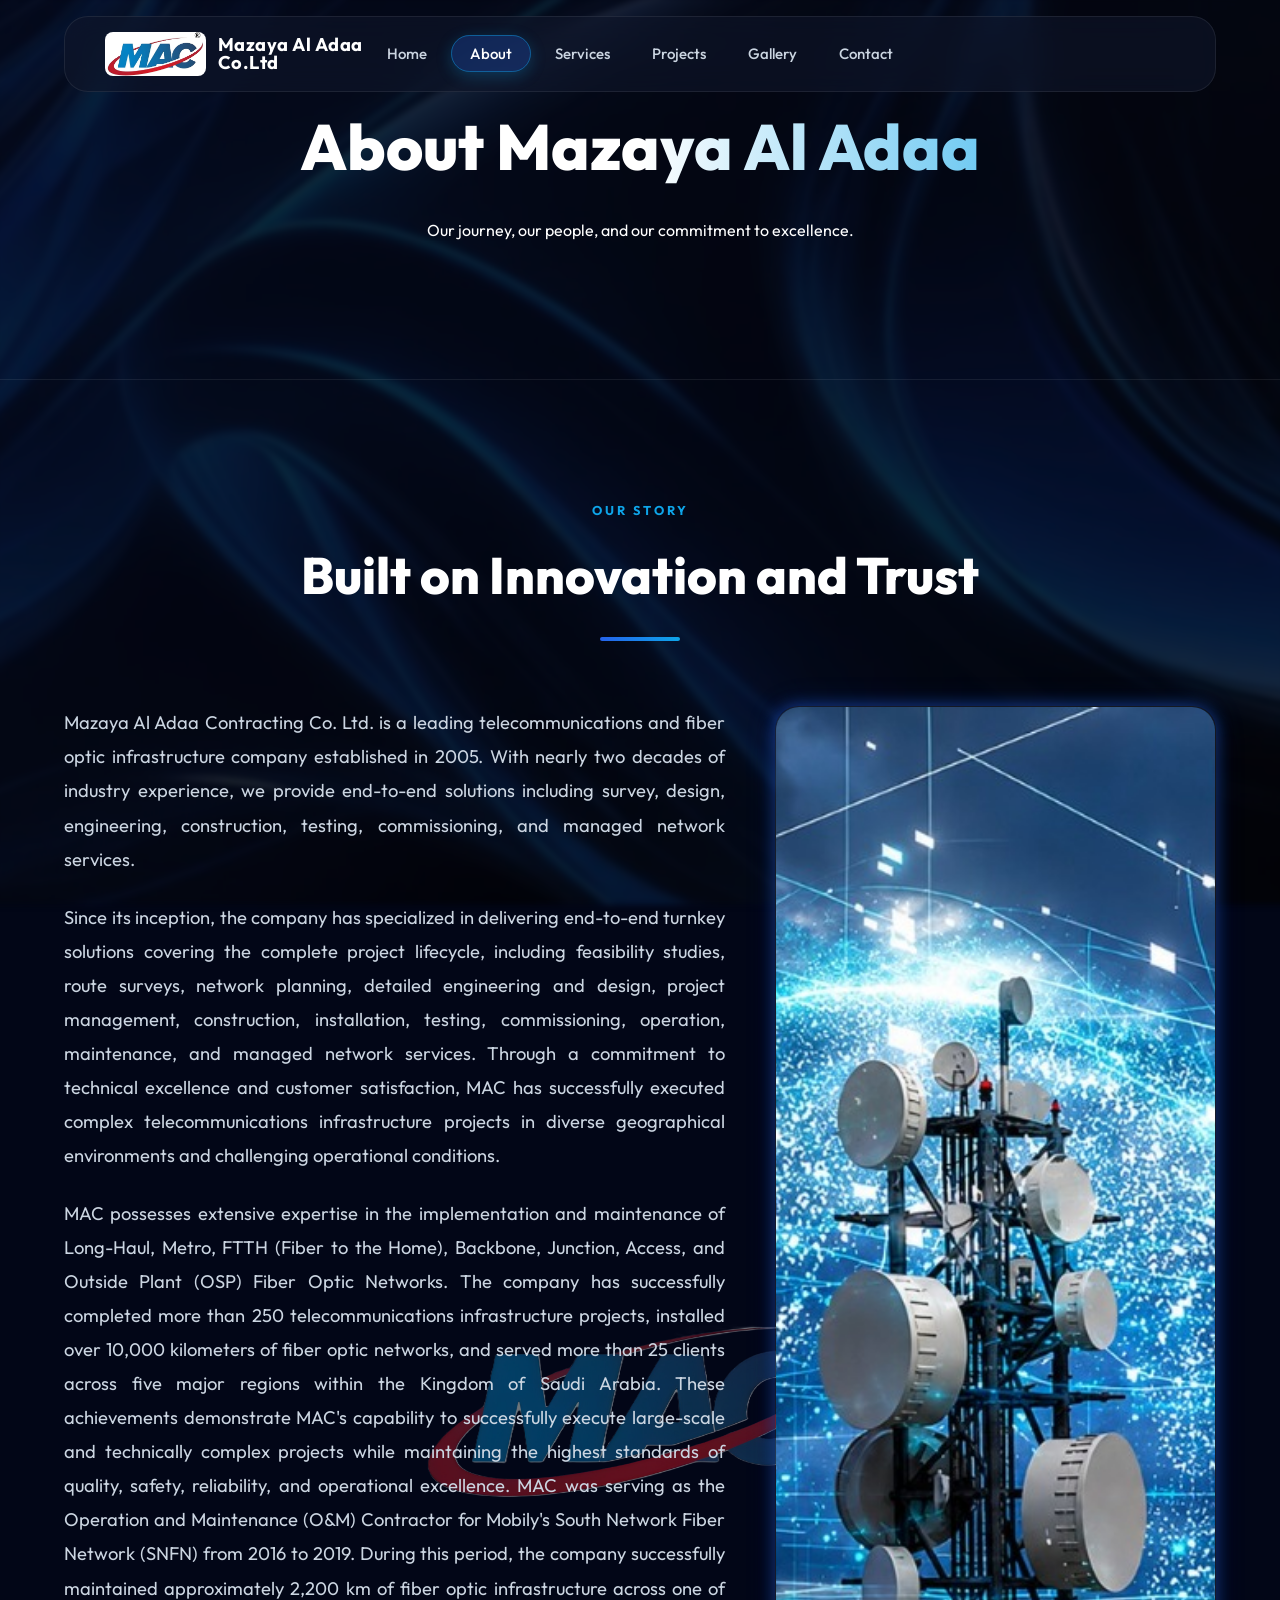
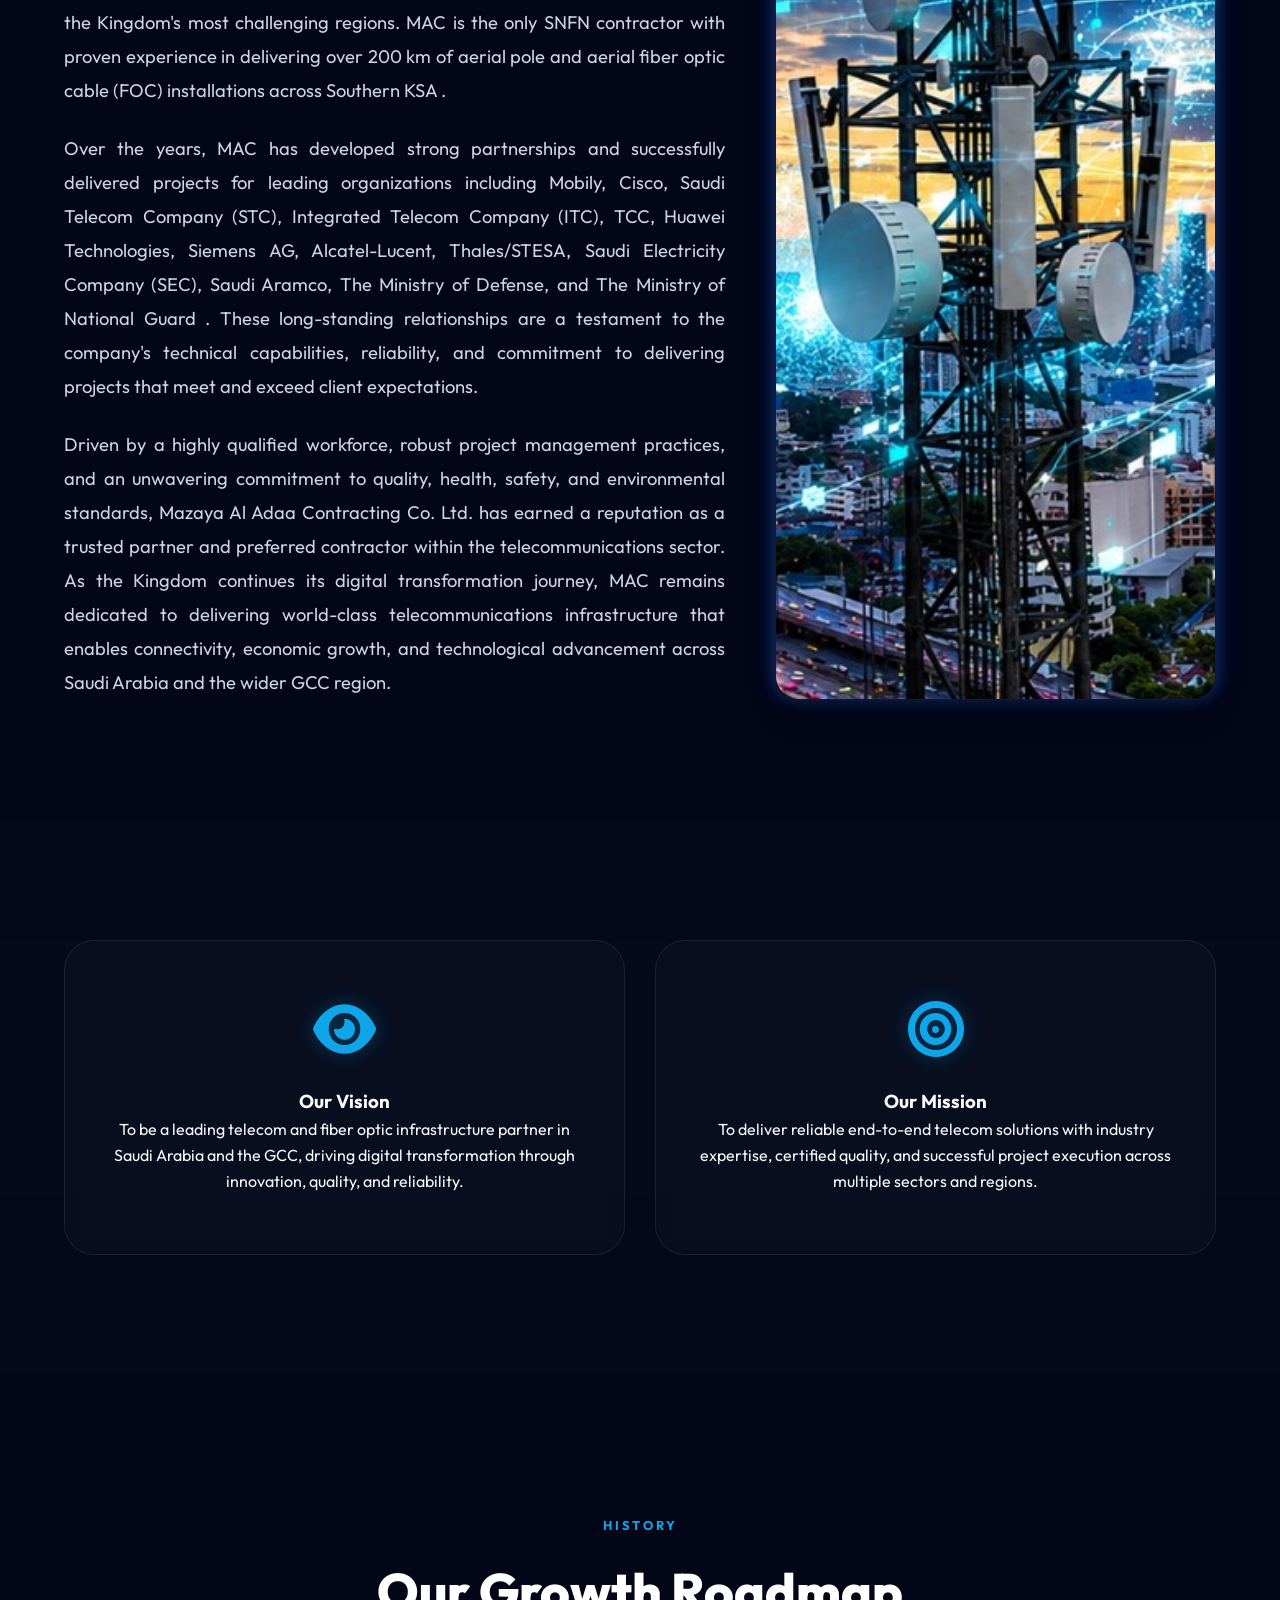
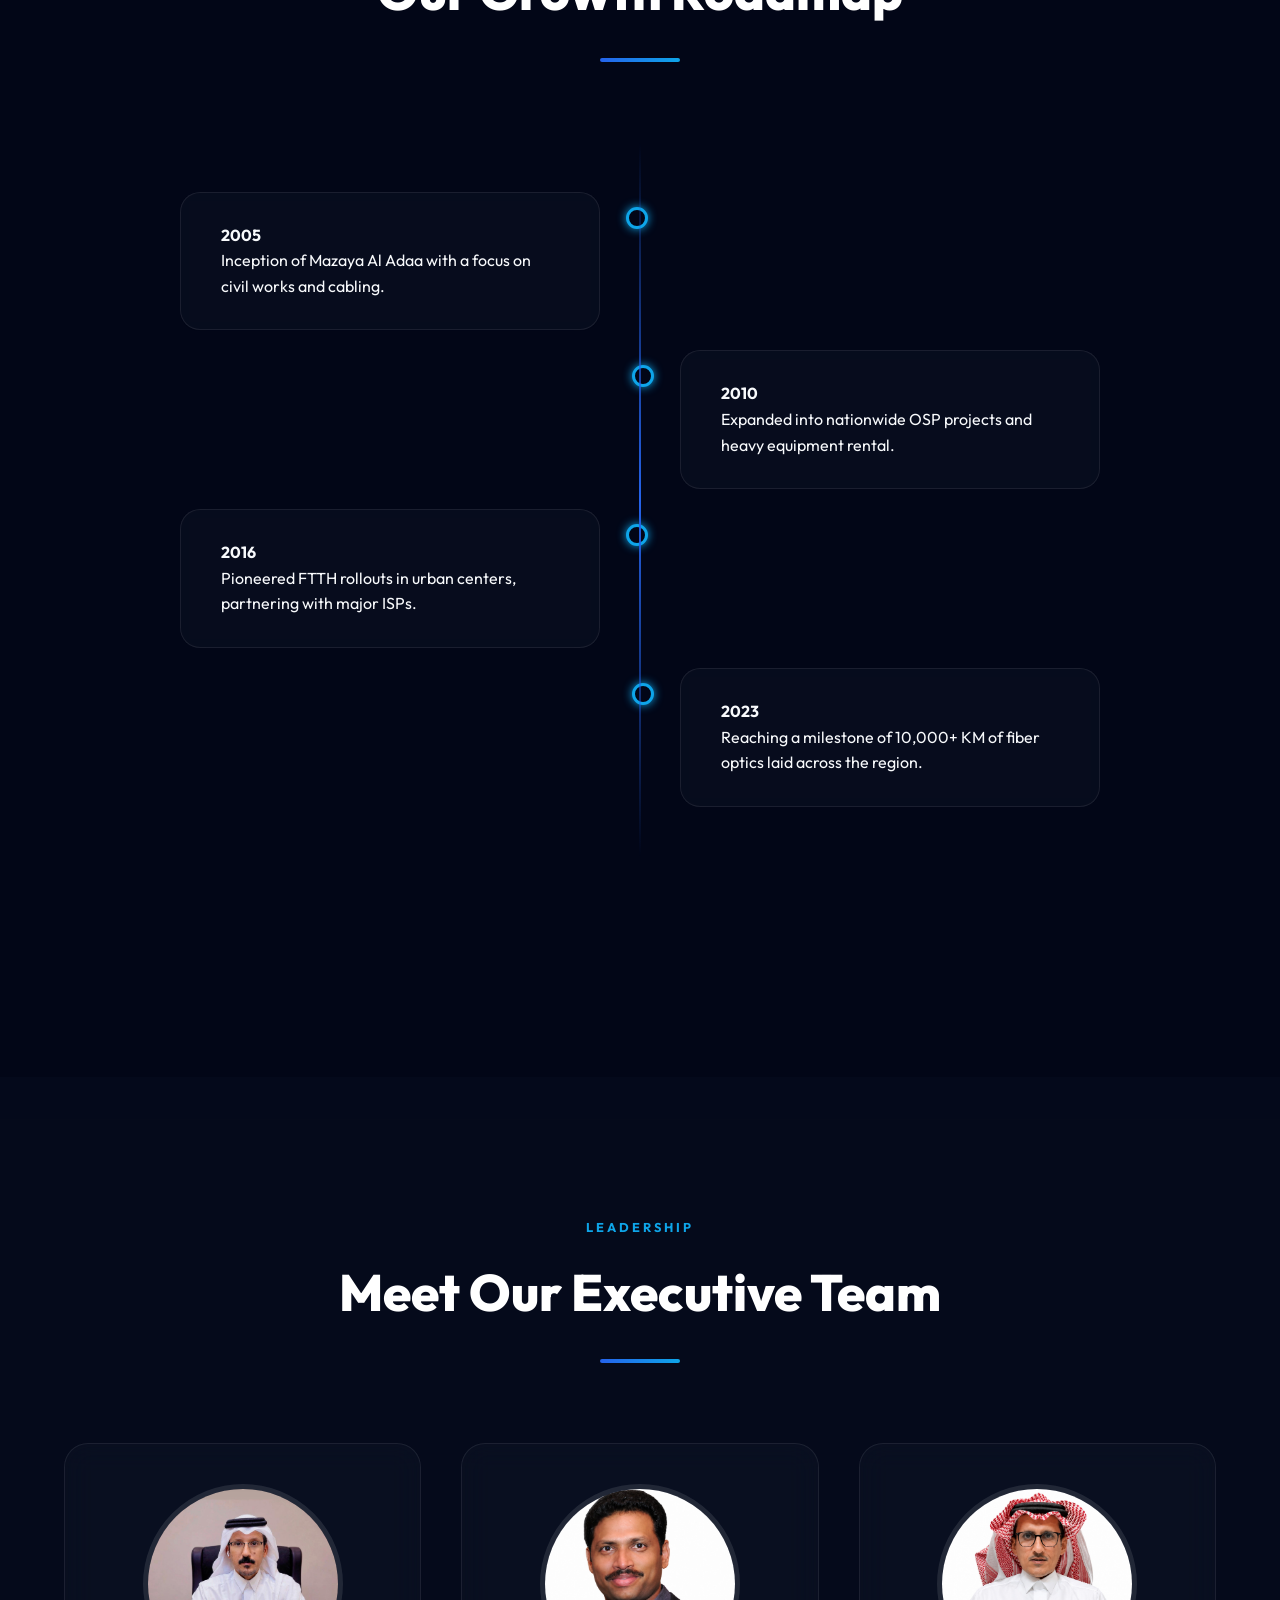
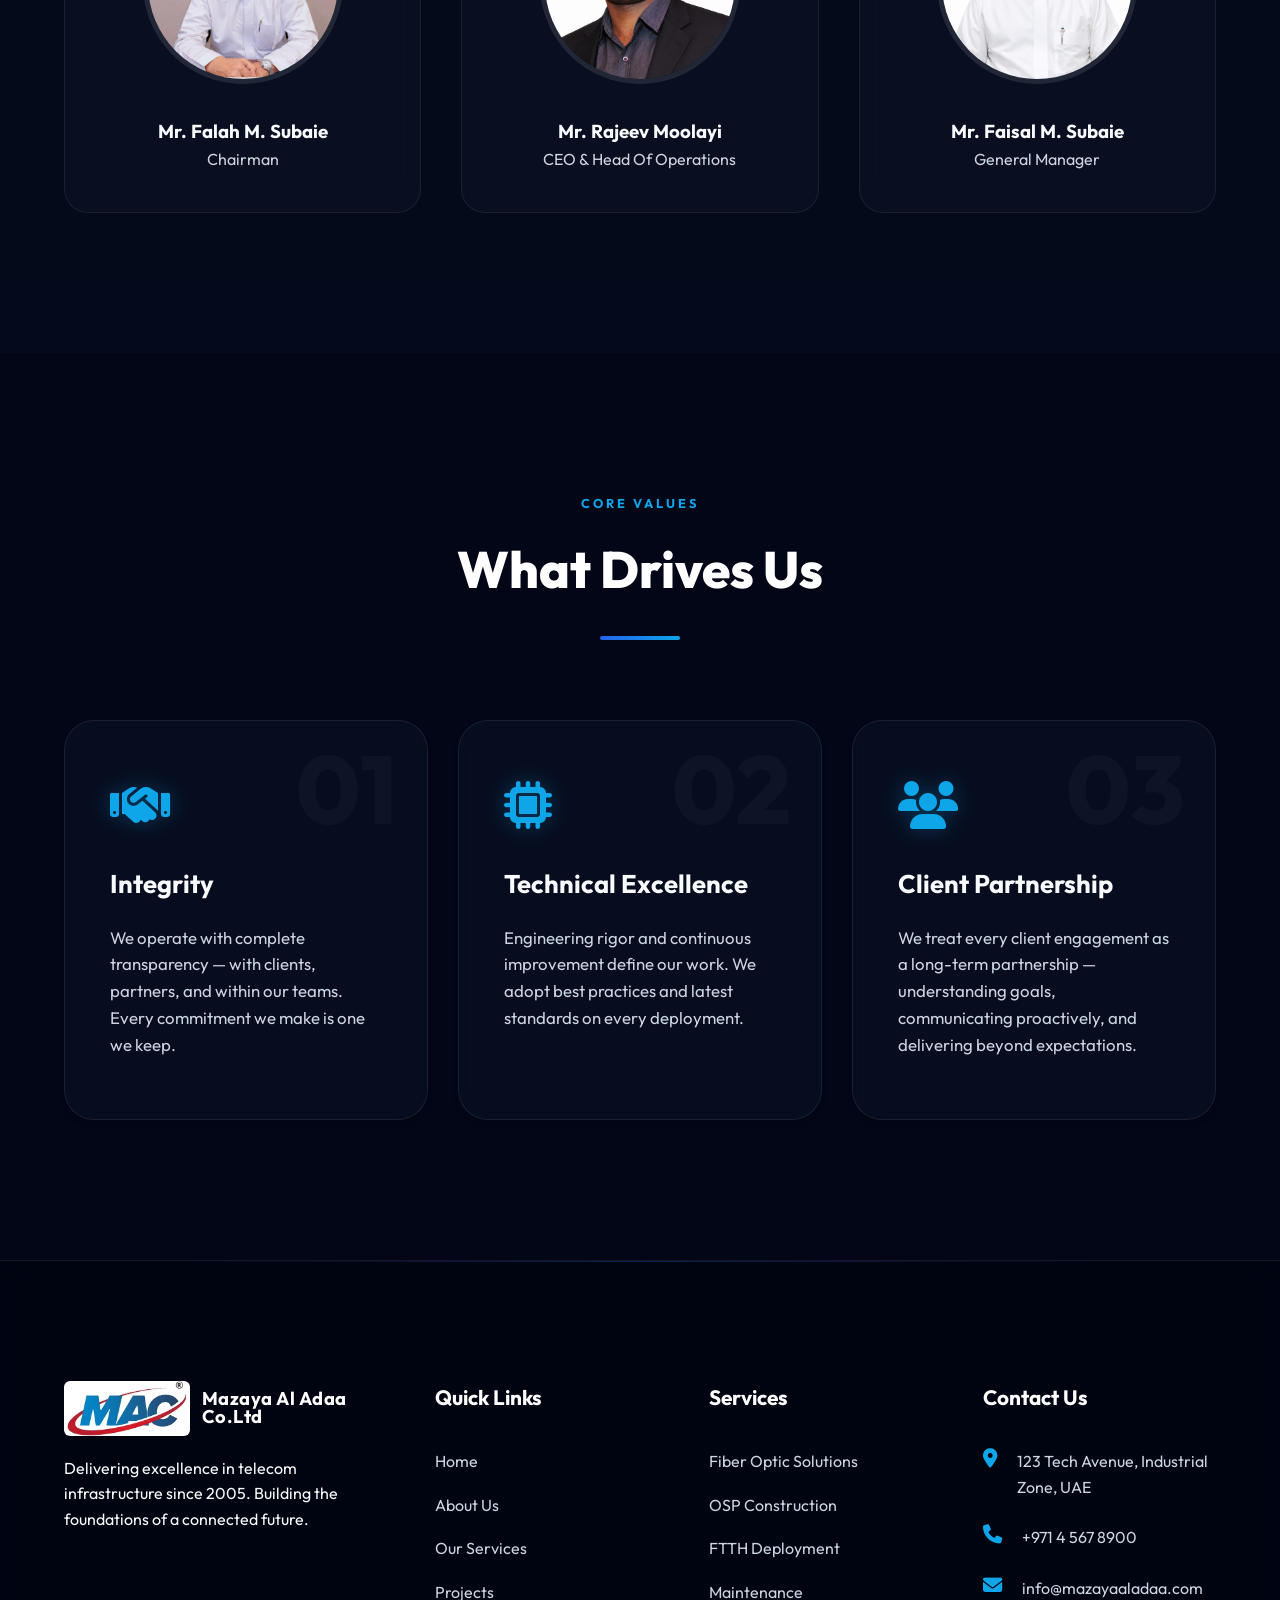
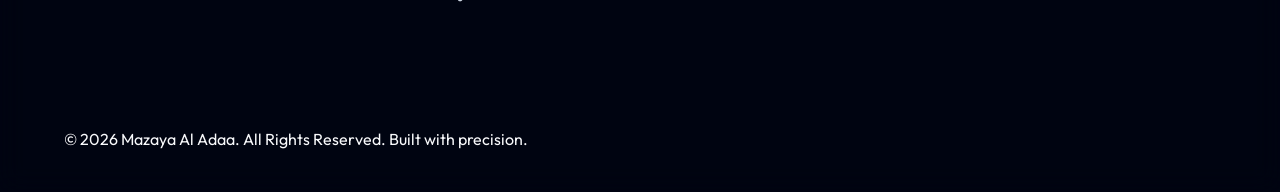
==== commit 6bf91f40: "image about" ====
--- a/about.html
+++ b/about.html
@@ -51,9 +51,20 @@
             text-align: center;
             width: 100%;
         }
+        .our-story-grid {
+            display: grid;
+            grid-template-columns: 1.2fr 0.8fr;
+            gap: 50px;
+            align-items: stretch;
+            margin-top: 45px;
+            width: 100%;
+        }
         .our-story-paragraphs {
-            margin-top: 40px;
-            width: 100%;
+            margin-top: 0;
+            width: 100%;
+            display: flex;
+            flex-direction: column;
+            justify-content: center;
         }
         .our-story-paragraphs p {
             text-align: justify;
@@ -65,6 +76,39 @@
         }
         .our-story-paragraphs p:last-child {
             margin-bottom: 0;
+        }
+        .our-story-image-wrap {
+            position: relative;
+            border-radius: 24px;
+            overflow: hidden;
+            border: 1px solid var(--glass-border);
+            box-shadow: var(--shadow-lg), var(--neon-glow-primary);
+            transition: var(--transition);
+            height: 100%;
+            min-height: 500px;
+        }
+        .our-story-image-wrap img {
+            width: 100%;
+            height: 100%;
+            object-fit: cover;
+            display: block;
+            transition: var(--transition);
+        }
+        .our-story-image-wrap:hover img {
+            transform: scale(1.05);
+        }
+        .our-story-image-wrap:hover {
+            box-shadow: var(--shadow-lg), 0 0 25px rgba(37, 99, 235, 0.5);
+            border-color: rgba(14, 165, 233, 0.4);
+        }
+        @media screen and (max-width: 1024px) {
+            .our-story-grid {
+                grid-template-columns: 1fr;
+                gap: 40px;
+            }
+            .our-story-image-wrap {
+                min-height: 400px;
+            }
         }
     </style>
 </head>
@@ -106,12 +150,17 @@
                 <span class="section-tag">Our Story</span>
                 <h2 class="section-title">Built on Innovation and Trust</h2>
                 <div class="title-line" style="margin: 20px auto;"></div>
-                <div class="our-story-paragraphs">
-                    <p>Mazaya Al Adaa Contracting Co. Ltd. is a leading telecommunications and fiber optic infrastructure company established in 2005. With nearly two decades of industry experience, we provide end-to-end solutions including survey, design, engineering, construction, testing, commissioning, and managed network services.</p>
-                    <p>Since its inception, the company has specialized in delivering end-to-end turnkey solutions covering the complete project lifecycle, including feasibility studies, route surveys, network planning, detailed engineering and design, project management, construction, installation, testing, commissioning, operation, maintenance, and managed network services. Through a commitment to technical excellence and customer satisfaction, MAC has successfully executed complex telecommunications infrastructure projects in diverse geographical environments and challenging operational conditions.</p>
-                    <p>MAC possesses extensive expertise in the implementation and maintenance of Long-Haul, Metro, FTTH (Fiber to the Home), Backbone, Junction, Access, and Outside Plant (OSP) Fiber Optic Networks. The company has successfully completed more than 250 telecommunications infrastructure projects, installed over 10,000 kilometers of fiber optic networks, and served more than 25 clients across five major regions within the Kingdom of Saudi Arabia. These achievements demonstrate MAC's capability to successfully execute large-scale and technically complex projects while maintaining the highest standards of quality, safety, reliability, and operational excellence. MAC was serving as the Operation and Maintenance (O&M) Contractor for Mobily's South Network Fiber Network (SNFN) from 2016 to 2019. During this period, the company successfully maintained approximately 2,200 km of fiber optic infrastructure across one of the Kingdom's most challenging regions. MAC is the only SNFN contractor with proven experience in delivering over 200 km of aerial pole and aerial fiber optic cable (FOC) installations across Southern KSA .</p>
-                    <p>Over the years, MAC has developed strong partnerships and successfully delivered projects for leading organizations including Mobily, Cisco, Saudi Telecom Company (STC), Integrated Telecom Company (ITC), TCC, Huawei Technologies, Siemens AG, Alcatel-Lucent, Thales/STESA, Saudi Electricity Company (SEC), Saudi Aramco, The Ministry of Defense, and The Ministry of National Guard . These long-standing relationships are a testament to the company's technical capabilities, reliability, and commitment to delivering projects that meet and exceed client expectations.</p>
-                    <p>Driven by a highly qualified workforce, robust project management practices, and an unwavering commitment to quality, health, safety, and environmental standards, Mazaya Al Adaa Contracting Co. Ltd. has earned a reputation as a trusted partner and preferred contractor within the telecommunications sector. As the Kingdom continues its digital transformation journey, MAC remains dedicated to delivering world-class telecommunications infrastructure that enables connectivity, economic growth, and technological advancement across Saudi Arabia and the wider GCC region.</p>
+                <div class="our-story-grid">
+                    <div class="our-story-paragraphs">
+                        <p>Mazaya Al Adaa Contracting Co. Ltd. is a leading telecommunications and fiber optic infrastructure company established in 2005. With nearly two decades of industry experience, we provide end-to-end solutions including survey, design, engineering, construction, testing, commissioning, and managed network services.</p>
+                        <p>Since its inception, the company has specialized in delivering end-to-end turnkey solutions covering the complete project lifecycle, including feasibility studies, route surveys, network planning, detailed engineering and design, project management, construction, installation, testing, commissioning, operation, maintenance, and managed network services. Through a commitment to technical excellence and customer satisfaction, MAC has successfully executed complex telecommunications infrastructure projects in diverse geographical environments and challenging operational conditions.</p>
+                        <p>MAC possesses extensive expertise in the implementation and maintenance of Long-Haul, Metro, FTTH (Fiber to the Home), Backbone, Junction, Access, and Outside Plant (OSP) Fiber Optic Networks. The company has successfully completed more than 250 telecommunications infrastructure projects, installed over 10,000 kilometers of fiber optic networks, and served more than 25 clients across five major regions within the Kingdom of Saudi Arabia. These achievements demonstrate MAC's capability to successfully execute large-scale and technically complex projects while maintaining the highest standards of quality, safety, reliability, and operational excellence. MAC was serving as the Operation and Maintenance (O&M) Contractor for Mobily's South Network Fiber Network (SNFN) from 2016 to 2019. During this period, the company successfully maintained approximately 2,200 km of fiber optic infrastructure across one of the Kingdom's most challenging regions. MAC is the only SNFN contractor with proven experience in delivering over 200 km of aerial pole and aerial fiber optic cable (FOC) installations across Southern KSA .</p>
+                        <p>Over the years, MAC has developed strong partnerships and successfully delivered projects for leading organizations including Mobily, Cisco, Saudi Telecom Company (STC), Integrated Telecom Company (ITC), TCC, Huawei Technologies, Siemens AG, Alcatel-Lucent, Thales/STESA, Saudi Electricity Company (SEC), Saudi Aramco, The Ministry of Defense, and The Ministry of National Guard . These long-standing relationships are a testament to the company's technical capabilities, reliability, and commitment to delivering projects that meet and exceed client expectations.</p>
+                        <p>Driven by a highly qualified workforce, robust project management practices, and an unwavering commitment to quality, health, safety, and environmental standards, Mazaya Al Adaa Contracting Co. Ltd. has earned a reputation as a trusted partner and preferred contractor within the telecommunications sector. As the Kingdom continues its digital transformation journey, MAC remains dedicated to delivering world-class telecommunications infrastructure that enables connectivity, economic growth, and technological advancement across Saudi Arabia and the wider GCC region.</p>
+                    </div>
+                    <div class="our-story-image-wrap">
+                        <img src="assets/telecom-tower.jpg" alt="Telecommunications Tower Infrastructure">
+                    </div>
                 </div>
             </div>
         </div>
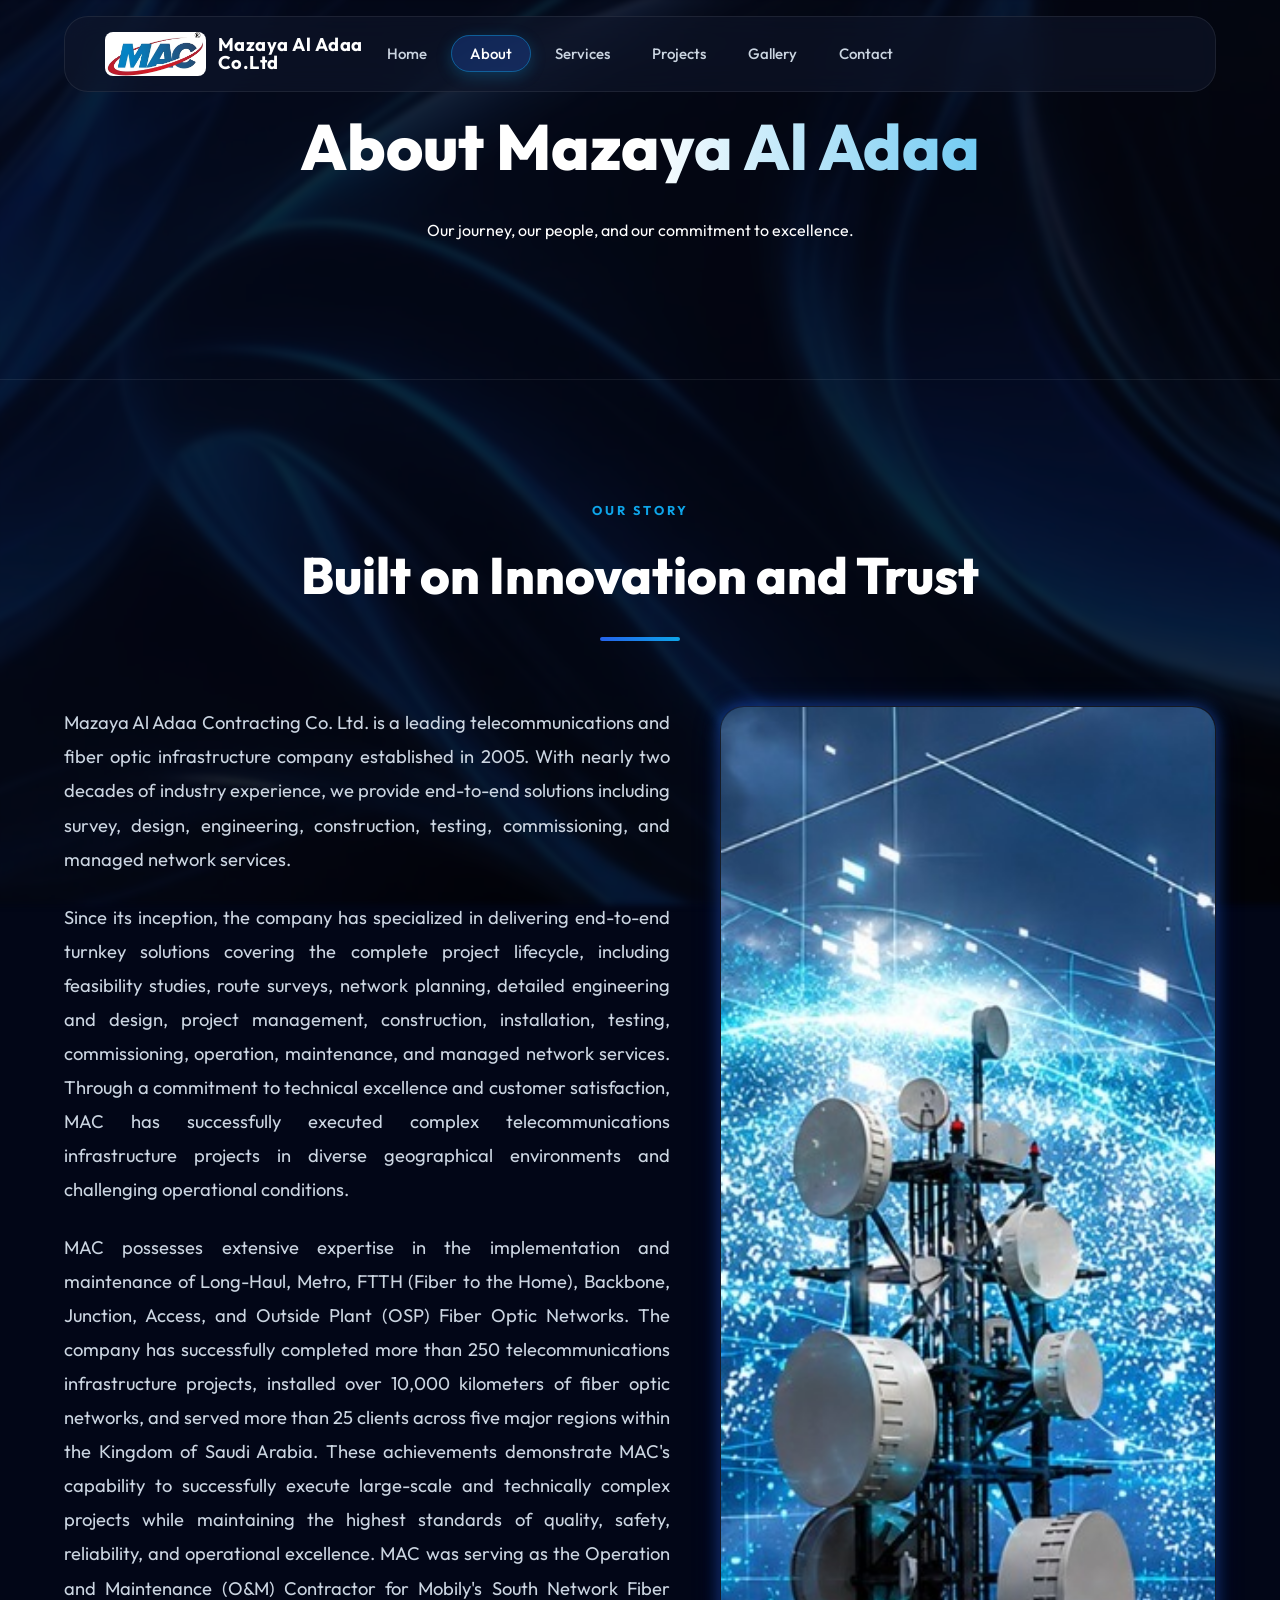
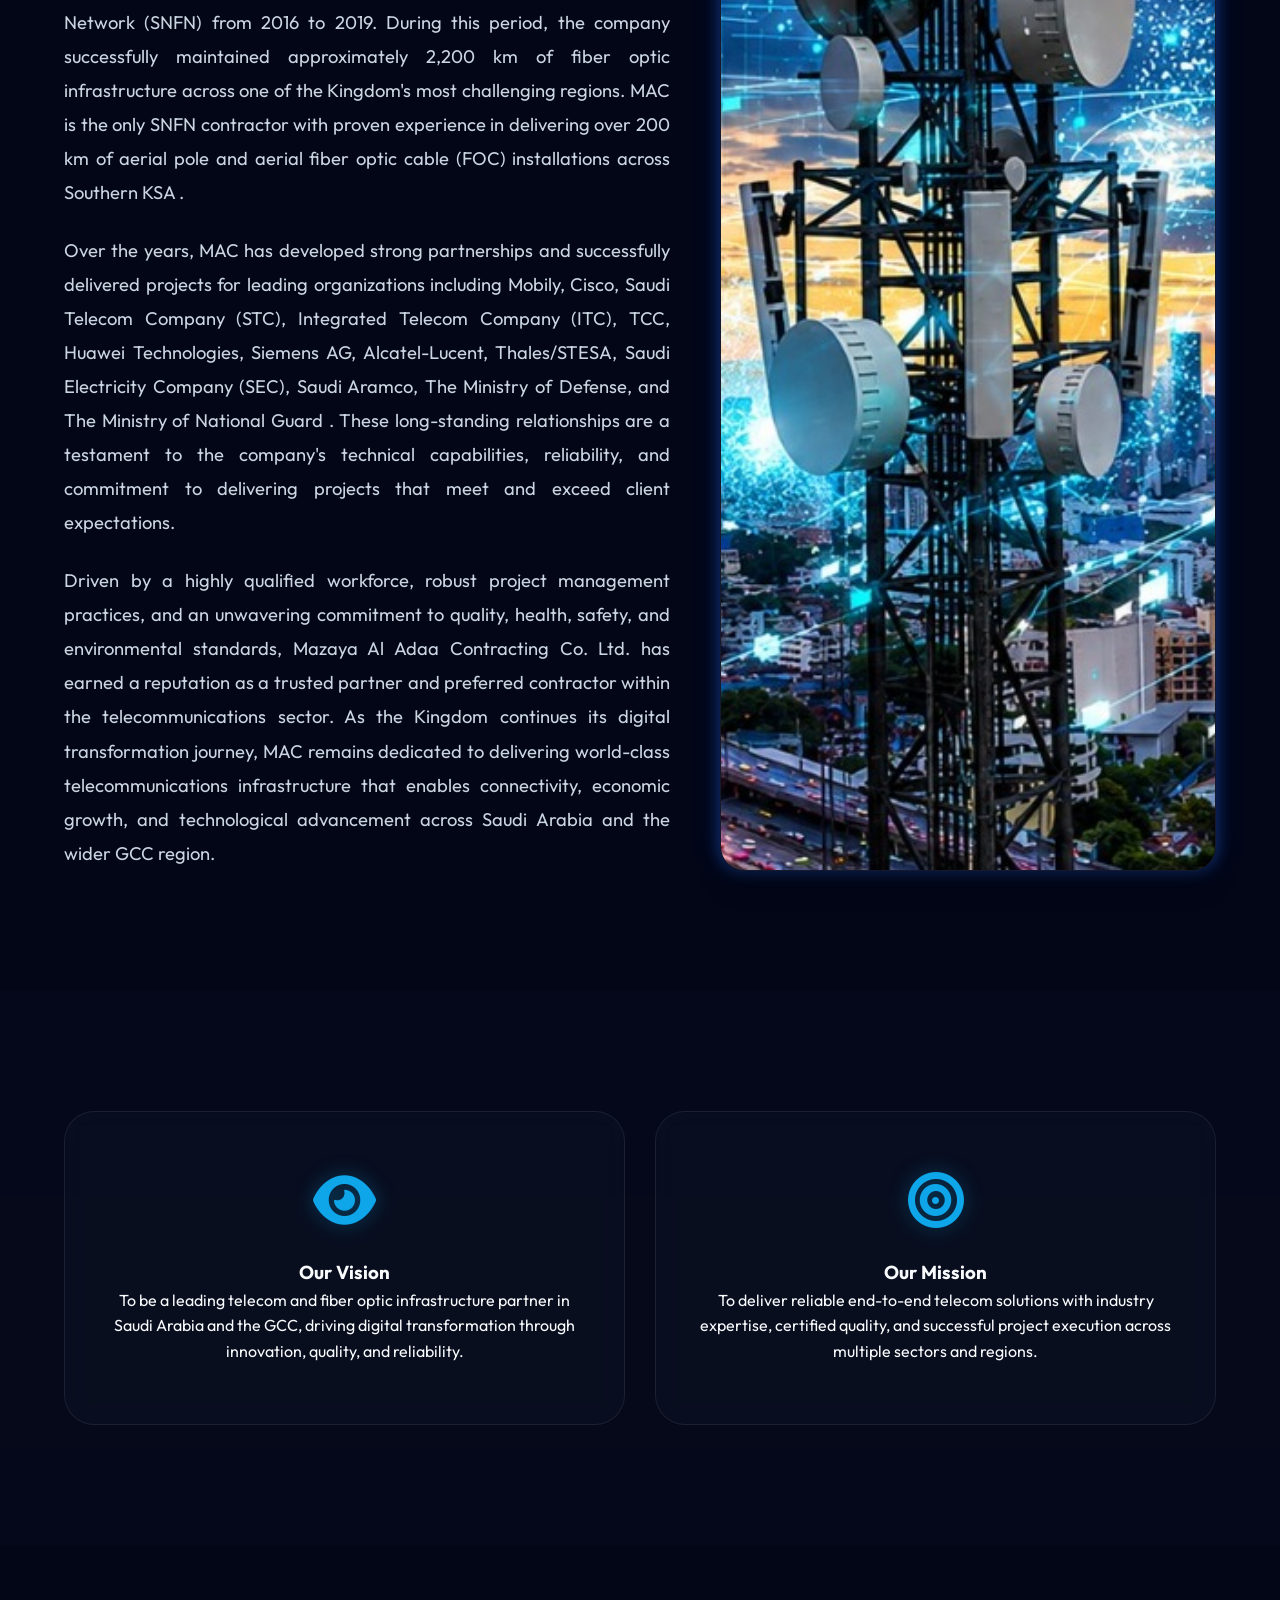
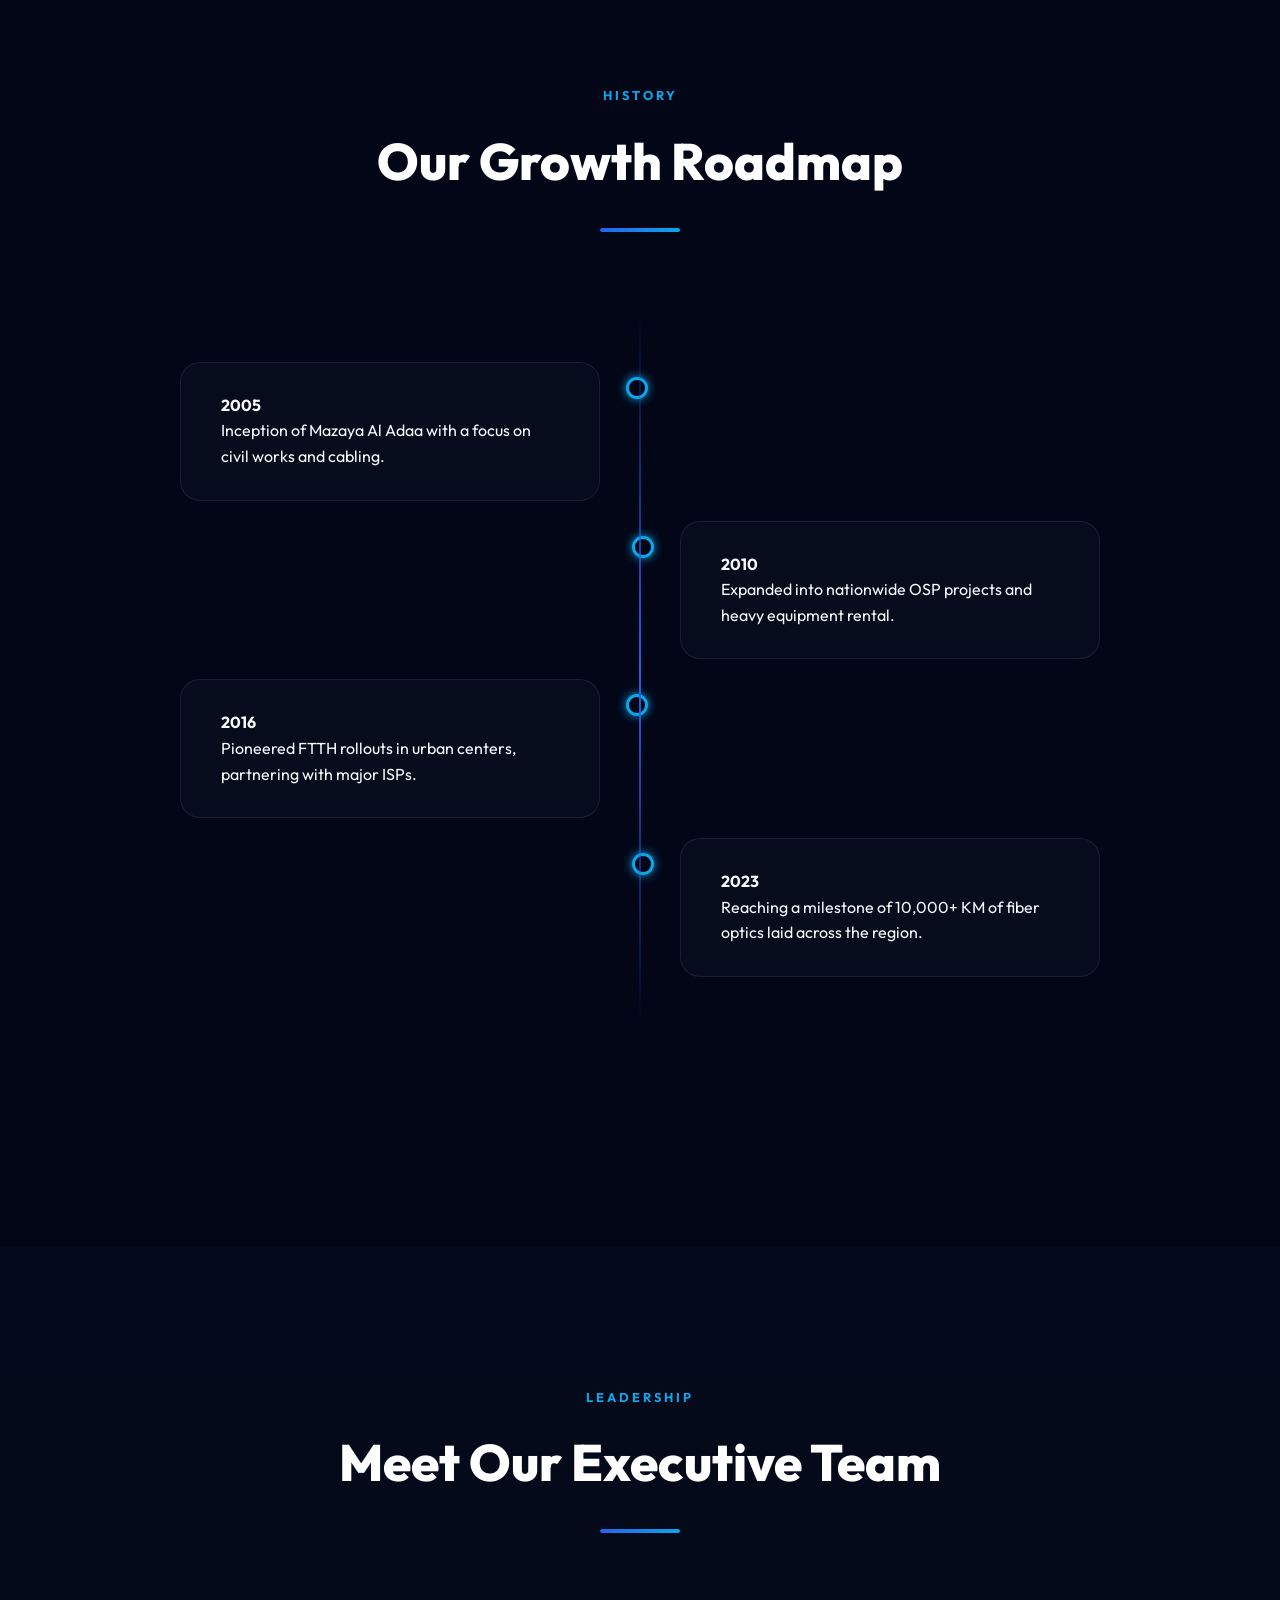
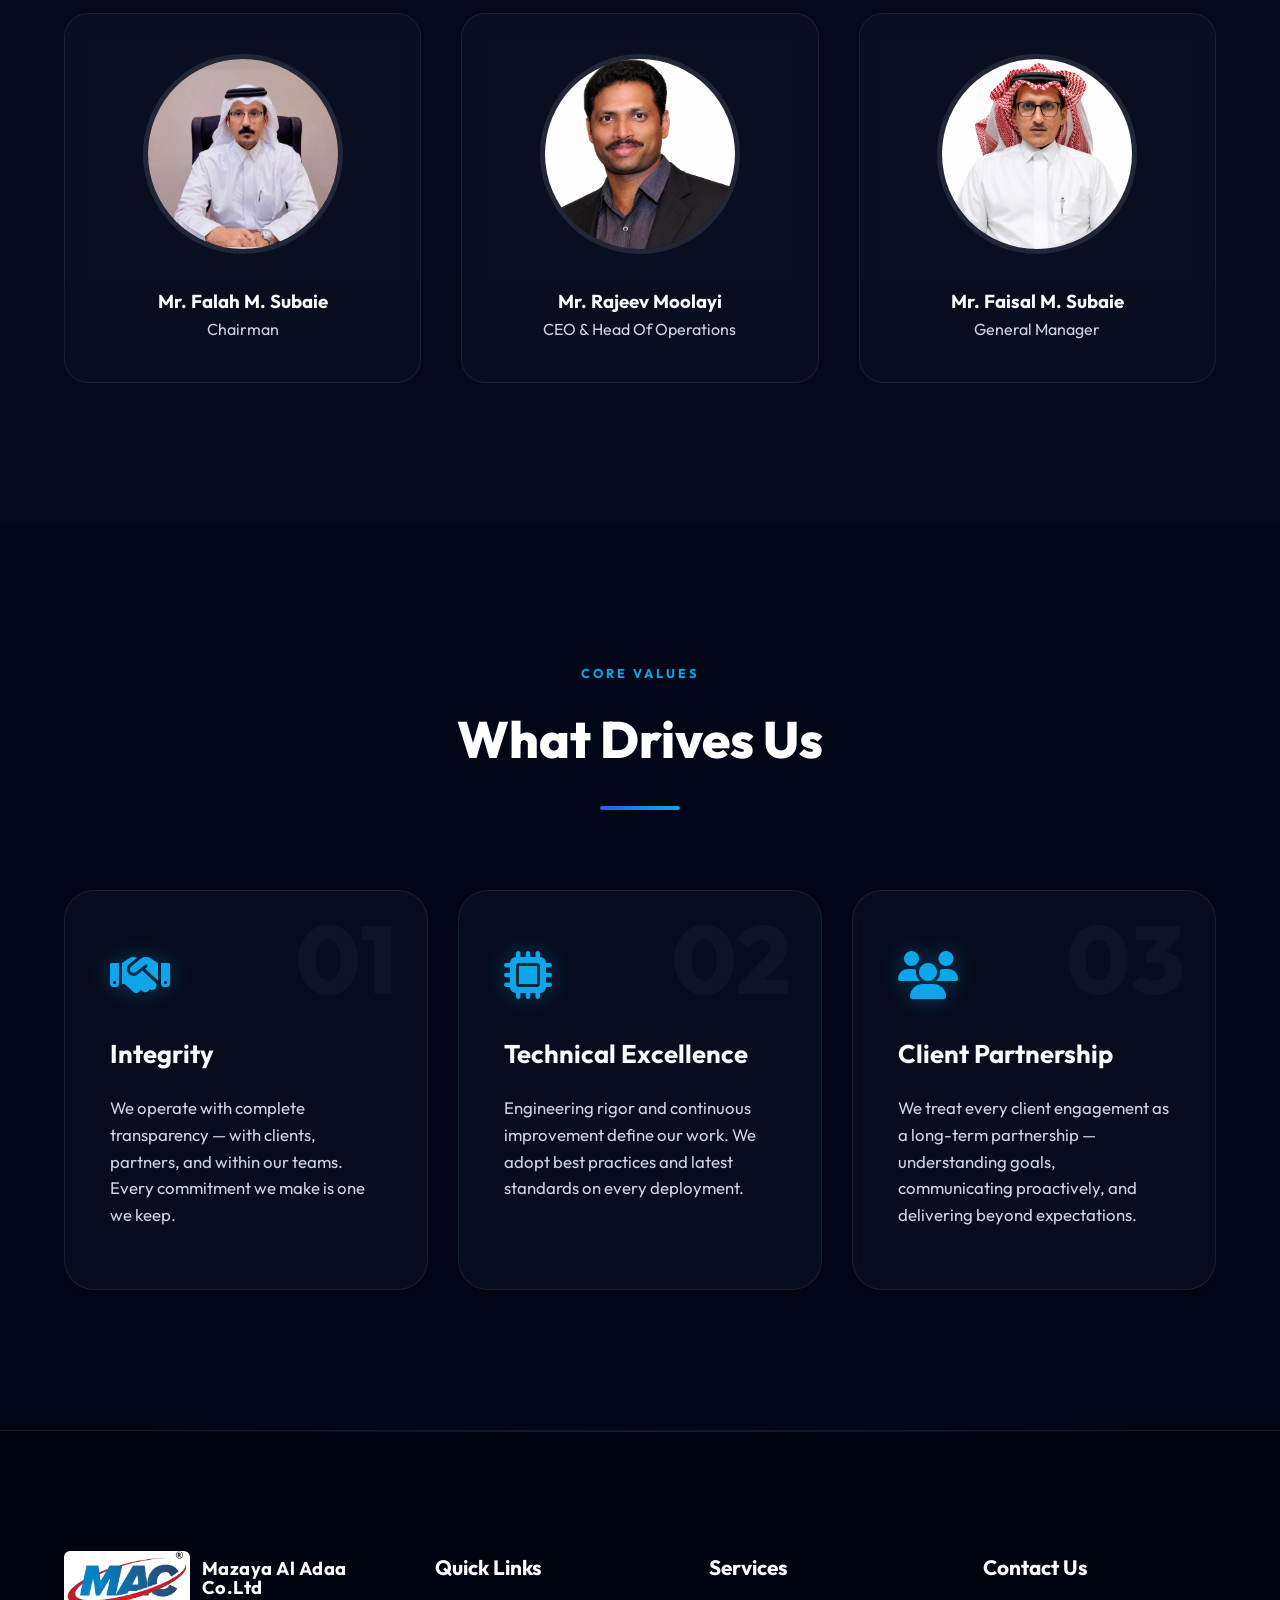
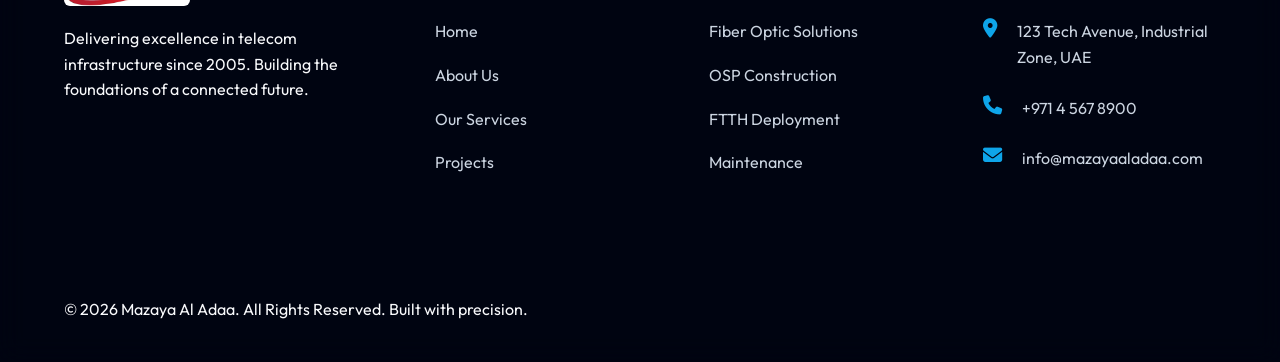
==== commit ba67afc3: "abt" ====
--- a/about.html
+++ b/about.html
@@ -14,26 +14,9 @@
             padding: 120px 0;
             overflow: hidden;
         }
-        .our-story-section::before {
-            content: '';
-            position: absolute;
-            top: 50%;
-            left: 50%;
-            transform: translate(-50%, -50%);
-            width: 450px;
-            height: 450px;
-            background-image: url('assets/logo removed.png');
-            background-size: contain;
-            background-position: center;
-            background-repeat: no-repeat;
-            opacity: 0.45;
-            pointer-events: none;
-            z-index: 0;
-        }
         .our-story-container {
             position: relative;
             z-index: 1;
-            max-width: 1200px !important;
             margin: 0 auto;
         }
         .our-story-content {
@@ -53,7 +36,7 @@
         }
         .our-story-grid {
             display: grid;
-            grid-template-columns: 1.2fr 0.8fr;
+            grid-template-columns: 55fr 45fr;
             gap: 50px;
             align-items: stretch;
             margin-top: 45px;
@@ -83,7 +66,6 @@
             overflow: hidden;
             border: 1px solid var(--glass-border);
             box-shadow: var(--shadow-lg), var(--neon-glow-primary);
-            transition: var(--transition);
             height: 100%;
             min-height: 500px;
         }
@@ -92,14 +74,6 @@
             height: 100%;
             object-fit: cover;
             display: block;
-            transition: var(--transition);
-        }
-        .our-story-image-wrap:hover img {
-            transform: scale(1.05);
-        }
-        .our-story-image-wrap:hover {
-            box-shadow: var(--shadow-lg), 0 0 25px rgba(37, 99, 235, 0.5);
-            border-color: rgba(14, 165, 233, 0.4);
         }
         @media screen and (max-width: 1024px) {
             .our-story-grid {
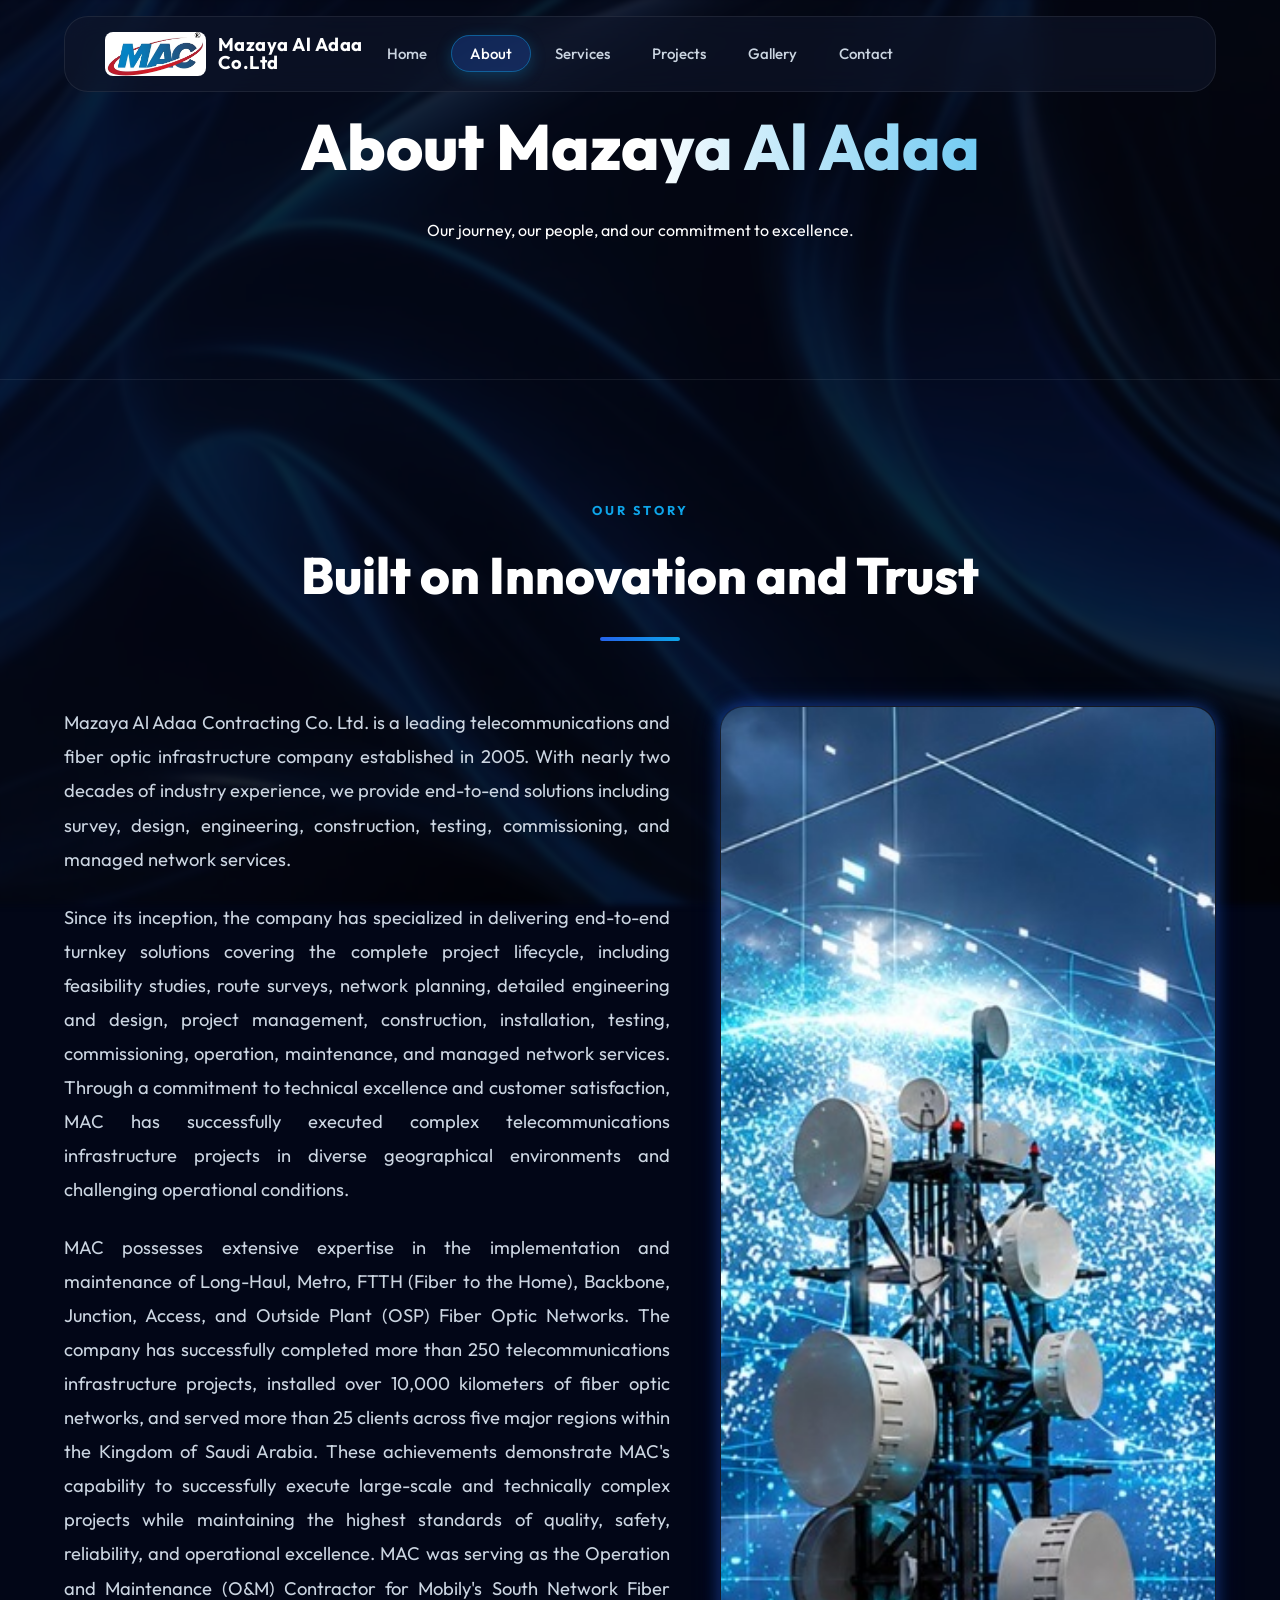
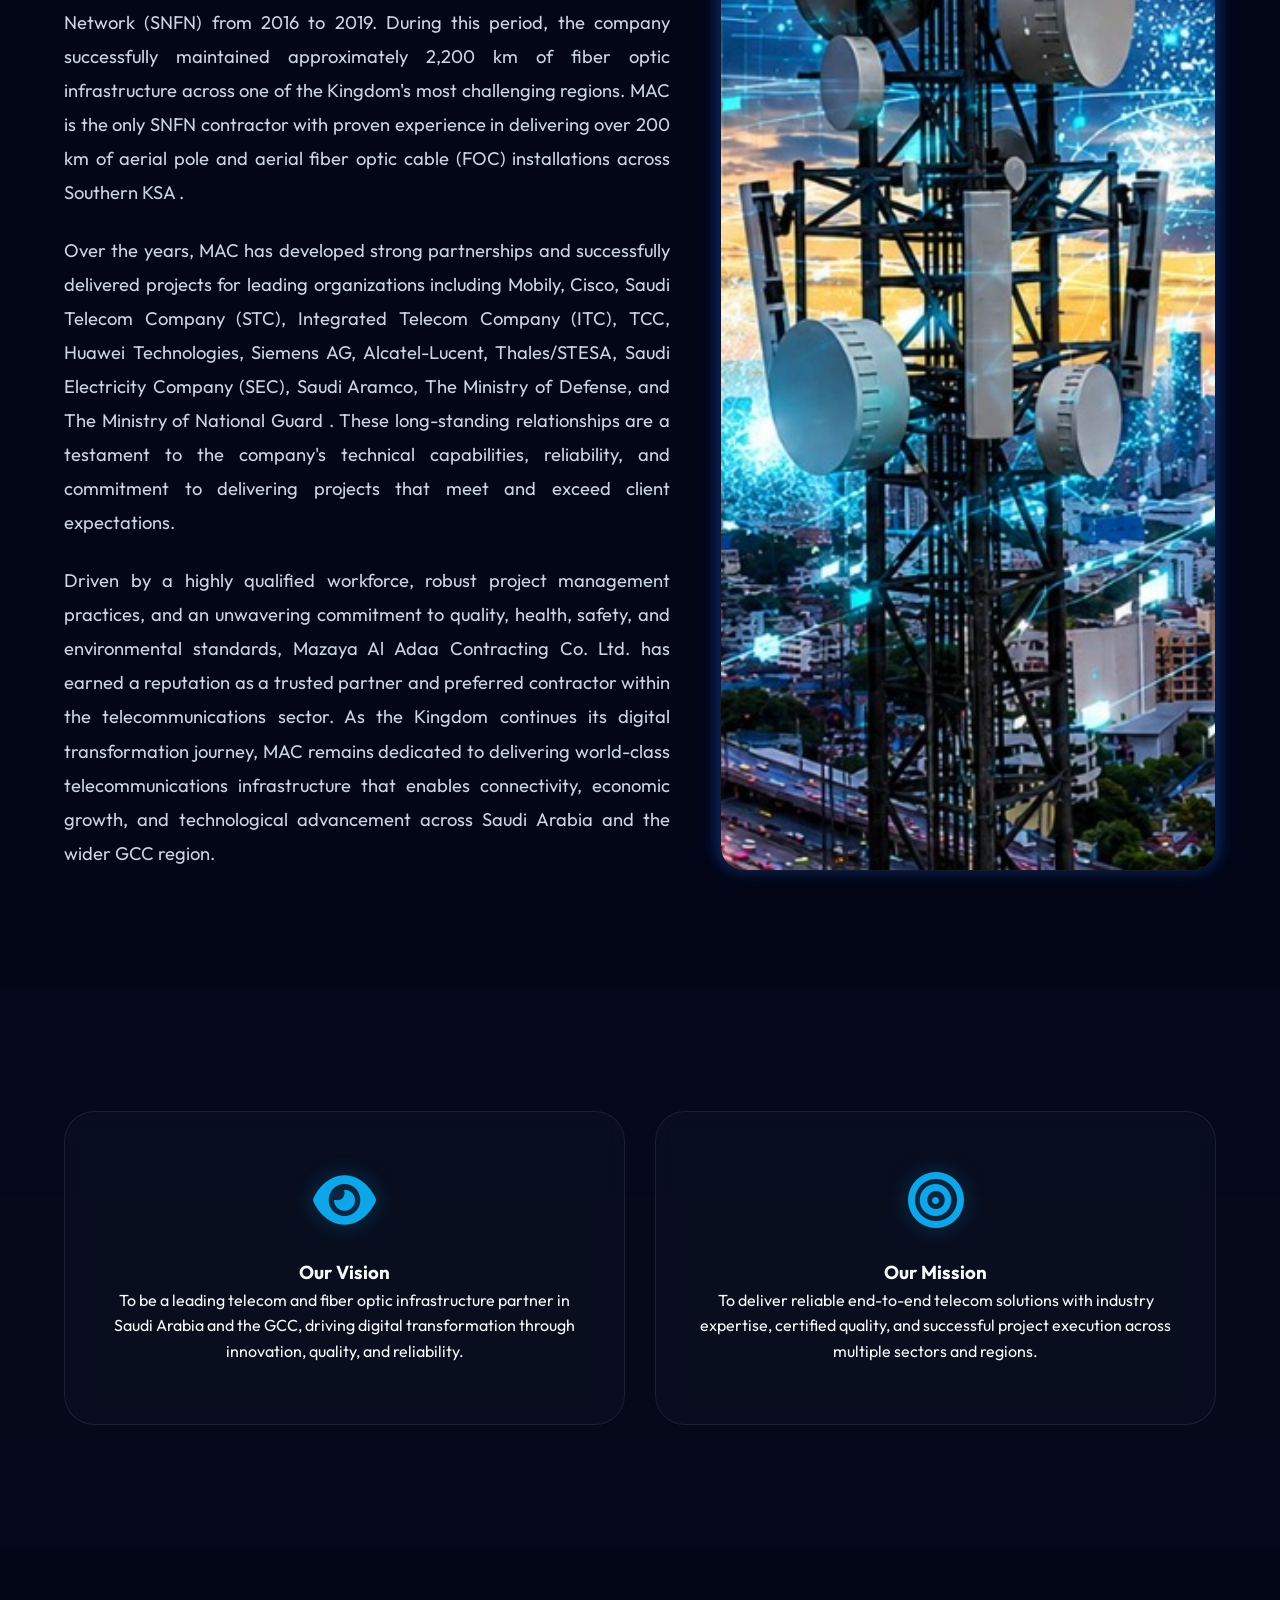
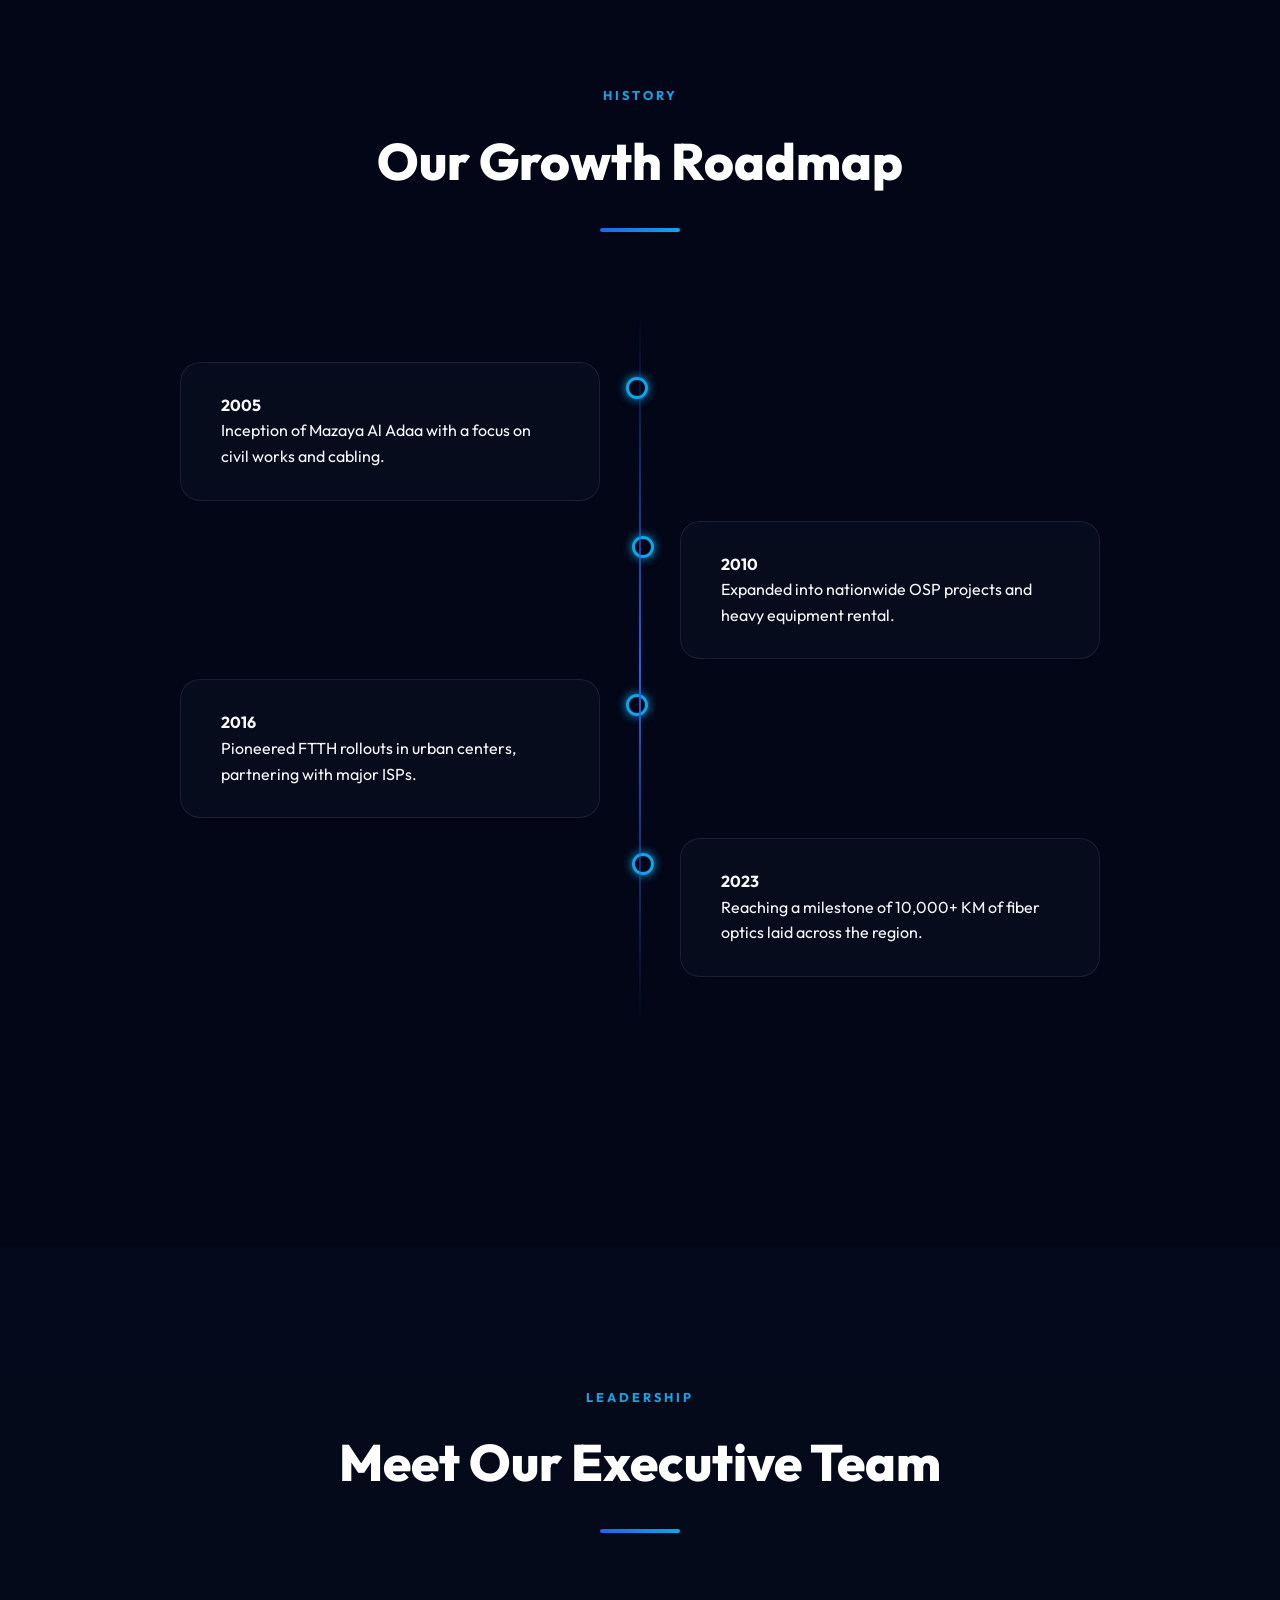
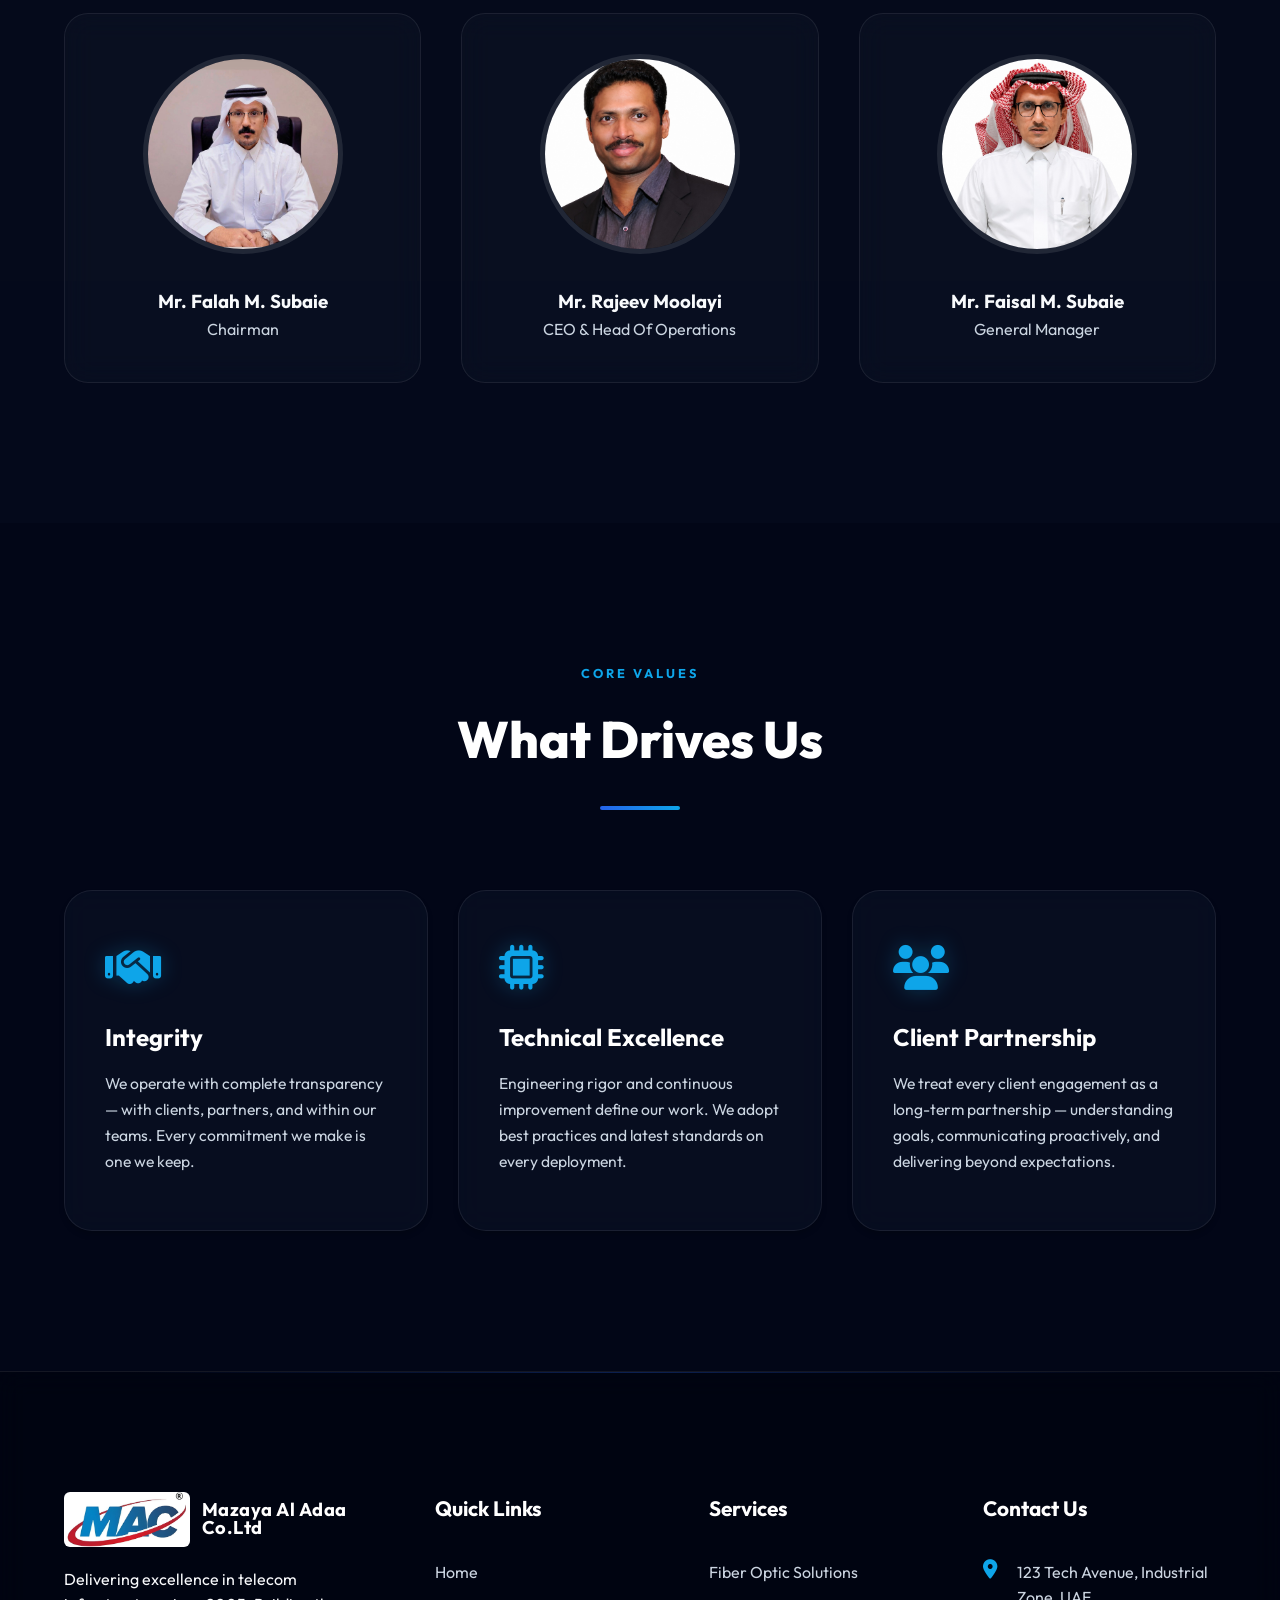
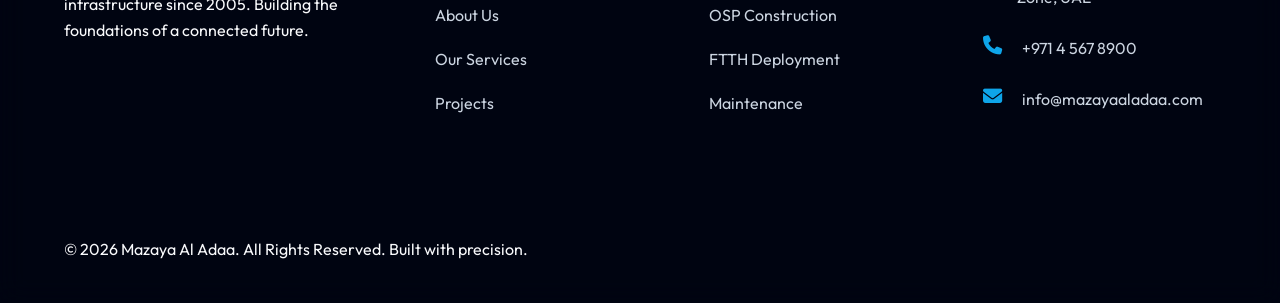
==== commit 04b63200: "initial commit" ====
--- a/about.html
+++ b/about.html
@@ -2,7 +2,7 @@
 <html lang="en">
 <head>
     <meta charset="UTF-8">
-    <meta name="viewport" content="width=1400">
+    <meta name="viewport" content="width=device-width, initial-scale=1.0">
     <title>About Us | Mazaya Al Adaa</title>
     <link rel="stylesheet" href="style.css">
     <link rel="stylesheet" href="https://cdnjs.cloudflare.com/ajax/libs/font-awesome/6.4.0/css/all.min.css">
@@ -227,19 +227,16 @@
             </div>
             <div class="grid grid-3" style="margin-top: 50px;">
                 <div class="service-card" data-aos="fade-up">
-                    <span class="card-num">01</span>
                     <i class="fas fa-handshake"></i>
                     <h3>Integrity</h3>
                     <p>We operate with complete transparency — with clients, partners, and within our teams. Every commitment we make is one we keep.</p>
                 </div>
                 <div class="service-card" data-aos="fade-up" data-aos-delay="100">
-                    <span class="card-num">02</span>
                     <i class="fas fa-microchip"></i>
                     <h3>Technical Excellence</h3>
                     <p>Engineering rigor and continuous improvement define our work. We adopt best practices and latest standards on every deployment.</p>
                 </div>
                 <div class="service-card" data-aos="fade-up" data-aos-delay="200">
-                    <span class="card-num">03</span>
                     <i class="fas fa-users"></i>
                     <h3>Client Partnership</h3>
                     <p>We treat every client engagement as a long-term partnership — understanding goals, communicating proactively, and delivering beyond expectations.</p>
--- a/style.css
+++ b/style.css
@@ -1,4 +1,4 @@
-@import url('https://fonts.googleapis.com/css2?family=Outfit:wght@300;400;500;600;700&display=swap');
+@import url('https://fonts.googleapis.com/css2?family=Plus+Jakarta+Sans:wght@400;500;600;700;800&family=Outfit:wght@300;400;500;600;700;800;900&display=swap');
 
 :root {
     --primary: #2563eb; /* Royal Blue */
@@ -31,6 +31,9 @@
 
 html {
     scroll-behavior: smooth;
+    width: 100%;
+    max-width: 100%;
+    overflow-x: hidden;
 }
 
 body {
@@ -41,6 +44,8 @@
     overflow-x: hidden;
     position: relative;
     min-height: 100vh;
+    width: 100%;
+    max-width: 100%;
 }
 
 body::before {
@@ -346,6 +351,12 @@
     color: var(--white);
 }
 
+.highlight-text {
+    background: linear-gradient(135deg, var(--accent) 0%, #38bdf8 50%, var(--primary-light) 100%);
+    -webkit-background-clip: text;
+    -webkit-text-fill-color: transparent;
+}
+
 .title-line {
     width: 80px;
     height: 4px;
@@ -360,19 +371,25 @@
     gap: 30px;
 }
 
+.grid-4 { grid-template-columns: repeat(4, 1fr); }
 .grid-3 { grid-template-columns: repeat(auto-fit, minmax(350px, 1fr)); }
 .grid-2 { grid-template-columns: repeat(auto-fit, minmax(450px, 1fr)); }
 
 .service-card {
     background: rgba(15, 23, 42, 0.45);
     backdrop-filter: var(--glass-blur);
-    padding: 60px 45px;
-    border-radius: 30px;
+    -webkit-backdrop-filter: var(--glass-blur);
+    padding: 55px 40px;
+    border-radius: 28px;
     border: 1px solid var(--glass-border);
     transition: var(--transition);
     position: relative;
     overflow: hidden;
     box-shadow: var(--shadow-sm);
+    text-align: left;
+    display: flex;
+    flex-direction: column;
+    height: 100%;
 }
 
 .service-card::before {
@@ -382,16 +399,17 @@
     left: 0;
     width: 100%;
     height: 100%;
-    background: radial-gradient(circle at top right, rgba(14, 165, 233, 0.2), transparent 60%);
+    background: radial-gradient(circle at top right, rgba(14, 165, 233, 0.15), transparent 65%);
     opacity: 0;
     transition: var(--transition);
+    pointer-events: none;
 }
 
 .service-card:hover {
     transform: translateY(-8px);
-    border-color: rgba(14, 165, 233, 0.6);
-    background: rgba(15, 23, 42, 0.55);
-    box-shadow: 0 20px 40px rgba(0, 0, 0, 0.4), var(--neon-glow-accent);
+    border-color: rgba(14, 165, 233, 0.5);
+    background: rgba(15, 23, 42, 0.6);
+    box-shadow: 0 20px 40px rgba(0, 0, 0, 0.45), var(--neon-glow-accent);
 }
 
 .service-card:hover::before {
@@ -399,196 +417,101 @@
 }
 
 .service-card i {
-    font-size: 3rem;
+    font-size: 2.8rem;
     color: var(--accent);
-    margin-bottom: 35px;
+    margin-bottom: 30px;
     display: inline-block;
     filter: drop-shadow(0 0 10px rgba(14, 165, 233, 0.3));
+    transition: transform 0.3s ease, filter 0.3s ease;
+    z-index: 2;
+    position: relative;
+}
+
+.service-card:hover i {
+    transform: scale(1.06);
+    filter: drop-shadow(0 0 15px rgba(14, 165, 233, 0.6));
 }
 
 .service-card h3 {
-    margin-bottom: 20px;
-    font-size: 1.6rem;
+    margin-bottom: 18px;
+    font-size: 1.5rem;
     font-weight: 700;
+    color: #ffffff;
+    line-height: 1.35;
     position: relative;
     z-index: 2;
 }
 
 .service-card p {
     color: var(--text-muted);
-    font-size: 1.05rem;
+    font-size: 0.98rem;
+    line-height: 1.65;
     position: relative;
     z-index: 2;
+    margin: 0;
 }
 
 .card-num {
     position: absolute;
-    top: 20px;
+    top: 25px;
     right: 30px;
-    font-size: 6rem;
+    font-size: 5.5rem;
     font-weight: 800;
-    color: rgba(255, 255, 255, 0.03);
+    color: rgba(255, 255, 255, 0.04);
     line-height: 1;
     user-select: none;
+    pointer-events: none;
     z-index: 1;
-}
-
-/* Telecom Solutions Unified Redesign */
-.services-unified-box {
+    transition: color 0.3s ease;
+}
+
+.service-card:hover .card-num {
+    color: rgba(14, 165, 233, 0.09);
+}
+
+/* Services Overview Section (Home Page) */
+.services-overview {
+    padding: 120px 0;
+    position: relative;
+    background: transparent;
+}
+
+.services-header-description {
+    max-width: 780px;
+    margin: 24px auto 0;
+    font-size: 1.05rem;
+    line-height: 1.7;
+    color: var(--text-muted);
+}
+
+.services-cards-grid {
     display: grid;
     grid-template-columns: repeat(3, 1fr);
-    background: linear-gradient(135deg, rgba(15, 23, 42, 0.6) 0%, rgba(2, 6, 23, 0.4) 100%);
-    backdrop-filter: var(--glass-blur);
-    border: 1px solid rgba(14, 165, 233, 0.15);
-    border-radius: 32px;
-    box-shadow: 0 20px 50px rgba(0, 0, 0, 0.35), 0 0 40px rgba(14, 165, 233, 0.06);
-    margin-top: 50px;
-    overflow: hidden;
-    position: relative;
-    z-index: 2;
-}
-
-.service-column {
-    position: relative;
-    padding: 60px 45px;
-    display: flex;
-    flex-direction: column;
-    align-items: center;
-    text-align: center;
-    transition: all 0.3s cubic-bezier(0.4, 0, 0.2, 1);
-    border-right: 1px solid rgba(255, 255, 255, 0.06);
-    overflow: hidden;
-}
-
-.service-column:last-child {
-    border-right: none;
-}
-
-/* Background numbers */
-.service-column .column-bg-num {
-    position: absolute;
-    top: 25px;
-    right: 35px;
-    font-size: 7.5rem;
-    font-weight: 800;
-    color: var(--accent);
-    opacity: 0.06; /* 5-8% opacity */
-    line-height: 1;
-    user-select: none;
-    z-index: 1;
-    pointer-events: none;
-    transition: all 0.3s ease;
-}
-
-/* Rounded square containers for icons */
-.service-column .service-icon-wrapper {
-    width: 80px;
-    height: 80px;
-    background: rgba(14, 165, 233, 0.06);
-    border: 1px solid rgba(14, 165, 233, 0.20);
-    border-radius: 20px;
-    display: flex;
-    justify-content: center;
-    align-items: center;
-    margin-bottom: 35px;
-    box-shadow: 0 0 20px rgba(14, 165, 233, 0.08);
-    position: relative;
-    z-index: 2;
-    transition: all 0.3s cubic-bezier(0.4, 0, 0.2, 1);
-}
-
-.service-column .service-icon-wrapper i {
-    font-size: 2.2rem;
-    color: var(--accent);
-    filter: drop-shadow(0 0 10px rgba(14, 165, 233, 0.3));
-    transition: all 0.3s ease;
-}
-
-.service-column h3 {
-    margin-bottom: 20px;
-    font-size: 1.5rem;
-    font-weight: 700;
-    color: var(--text-muted);
-    position: relative;
-    z-index: 2;
-    transition: all 0.3s ease;
-}
-
-.service-column p {
-    color: var(--text-muted);
-    font-size: 1.05rem;
-    line-height: 1.6;
-    position: relative;
-    z-index: 2;
-    transition: all 0.3s ease;
-}
-
-/* Hover effects (300ms transition) */
-.service-column:hover {
-    background: rgba(14, 165, 233, 0.03); /* brighten only hovered column */
-    box-shadow: inset 0 0 30px rgba(14, 165, 233, 0.03);
-}
-
-.service-column:hover .service-icon-wrapper {
-    background: rgba(14, 165, 233, 0.12);
-    border-color: rgba(14, 165, 233, 0.5);
-    box-shadow: 0 0 30px rgba(14, 165, 233, 0.25);
-    transform: scale(1.08); /* icon wrapper slightly scales */
-}
-
-.service-column:hover .service-icon-wrapper i {
-    color: var(--white);
-    filter: drop-shadow(0 0 15px rgba(14, 165, 233, 0.6));
-}
-
-.service-column:hover h3 {
-    color: var(--white); /* title changes to bright white */
-}
-
-.service-column:hover .column-bg-num {
-    opacity: 0.12; /* slightly increases visibility */
-    transform: scale(1.05);
-}
-
-/* Responsive adjustments */
-@media screen and (max-width: 1024px) {
-    .services-unified-box {
-        grid-template-columns: repeat(2, 1fr);
+    gap: 30px;
+    align-items: stretch;
+    margin-top: 55px;
+}
+
+@media screen and (max-width: 1100px) {
+    .services-cards-grid {
+        gap: 20px;
+    }
+    .service-card {
+        padding: 45px 28px;
+    }
+}
+
+@media screen and (max-width: 868px) {
+    .services-overview {
+        padding: 90px 0;
+    }
+    .services-cards-grid {
+        grid-template-columns: 1fr;
+        gap: 25px;
         margin-top: 40px;
     }
-    
-    .services-unified-box .service-column {
-        border-right: 1px solid rgba(255, 255, 255, 0.06);
-        border-bottom: 1px solid rgba(255, 255, 255, 0.06);
-        padding: 50px 35px;
-    }
-    
-    .services-unified-box .service-column:nth-child(2n) {
-        border-right: none;
-    }
-    
-    .services-unified-box .service-column:nth-child(3) {
-        grid-column: span 2;
-        border-bottom: none;
-        border-right: none;
-    }
-}
-
-@media screen and (max-width: 768px) {
-    .services-unified-box {
-        grid-template-columns: 1fr;
-        border-radius: 28px;
-    }
-    
-    .services-unified-box .service-column {
-        border-right: none !important;
-        border-bottom: 1px solid rgba(255, 255, 255, 0.06);
-        grid-column: span 1 !important;
+    .service-card {
         padding: 45px 30px;
-    }
-    
-    .services-unified-box .service-column:last-child {
-        border-bottom: none;
     }
 }
 
@@ -620,6 +543,7 @@
     text-align: left;
     position: relative;
     z-index: 2;
+    margin-left: 15px;
 }
 
 .principles-left .title-line {
@@ -629,107 +553,160 @@
 .principles-right {
     position: relative;
     width: 100%;
-    height: 600px;
+    height: 500px;
     display: flex;
     justify-content: center;
     align-items: center;
     z-index: 2;
 }
 
-.principles-circle-wrapper {
-    position: relative;
-    width: 540px;
-    height: 540px;
-    border-radius: 50%;
-    border: 1px dashed rgba(14, 165, 233, 0.15);
-    animation: orbit-rotate 40s linear infinite;
-    z-index: 2;
-}
-
-/* Glowing center track effect */
-.principles-circle-wrapper::before {
-    content: '';
+.principles-carousel-wrapper {
+    position: relative;
+    width: 100%;
+    height: 100%;
+    display: flex;
+    justify-content: center;
+    align-items: center;
+}
+
+.carousel-nav-btn {
     position: absolute;
     top: 50%;
-    left: 50%;
-    transform: translate(-50%, -50%);
+    transform: translateY(-50%);
+    width: 50px;
+    height: 50px;
+    border-radius: 50%;
+    background: rgba(15, 23, 42, 0.75);
+    backdrop-filter: var(--glass-blur);
+    border: 1px solid rgba(14, 165, 233, 0.35);
+    color: var(--white);
+    font-size: 1.1rem;
+    display: flex;
+    align-items: center;
+    justify-content: center;
+    cursor: pointer;
+    z-index: 30;
+    transition: all 0.3s cubic-bezier(0.4, 0, 0.2, 1);
+    box-shadow: 0 8px 20px rgba(0, 0, 0, 0.4), 0 0 15px rgba(14, 165, 233, 0.15);
+}
+
+.carousel-nav-btn.prev-btn {
+    left: -20px;
+}
+
+.carousel-nav-btn.next-btn {
+    right: -20px;
+}
+
+.carousel-nav-btn:hover {
+    background: rgba(14, 165, 233, 0.25);
+    border-color: rgba(14, 165, 233, 0.8);
+    color: var(--accent);
+    box-shadow: 0 10px 25px rgba(2, 6, 23, 0.6), var(--neon-glow-accent);
+    transform: translateY(-50%) scale(1.12);
+}
+
+.carousel-nav-btn:active {
+    transform: translateY(-50%) scale(0.95);
+}
+
+.principles-3d-carousel {
+    position: relative;
     width: 100%;
     height: 100%;
-    border-radius: 50%;
-    box-shadow: inset 0 0 50px rgba(14, 165, 233, 0.04), 0 0 30px rgba(14, 165, 233, 0.01);
-    pointer-events: none;
-}
-
-/* Pause animation on hover */
-.principles-right:hover .principles-circle-wrapper,
-.principles-right:hover .principles-circle-wrapper .principle-card {
-    animation-play-state: paused;
-}
-
-.principle-card {
+    display: flex;
+    justify-content: center;
+    align-items: center;
+    perspective: 1000px;
+    transform-style: preserve-3d;
+}
+
+.principle-card-3d {
     position: absolute;
-    width: 290px;
-    z-index: 3;
-    animation: card-counter-rotate 40s linear infinite;
-    transition: z-index 0.3s step-start; /* Quick z-index shift */
-}
-
-.principle-card:hover {
-    z-index: 10; /* Bring hovered card to the front */
-    transition: z-index 0s step-start;
+    width: 320px;
+    transform-style: preserve-3d;
+    transition: transform 0.8s cubic-bezier(0.4, 0, 0.2, 1), 
+                opacity 0.8s cubic-bezier(0.4, 0, 0.2, 1),
+                filter 0.8s cubic-bezier(0.4, 0, 0.2, 1),
+                z-index 0.8s step-end;
+    cursor: pointer;
+}
+
+/* Front featured card */
+.principle-card-3d.card-front {
+    transform: translate3d(0, 0, 100px) scale(1);
+    opacity: 1;
+    filter: blur(0);
+    z-index: 10;
+    pointer-events: auto;
+    transition: transform 0.8s cubic-bezier(0.4, 0, 0.2, 1), 
+                opacity 0.8s cubic-bezier(0.4, 0, 0.2, 1),
+                filter 0.8s cubic-bezier(0.4, 0, 0.2, 1),
+                z-index 0s;
+}
+
+/* Background left card */
+.principle-card-3d.card-left {
+    transform: translate3d(-230px, 0, -80px) scale(0.82) rotateY(15deg);
+    opacity: 0.6;
+    filter: blur(1.5px);
+    z-index: 5;
+    pointer-events: auto;
+    transition: transform 0.8s cubic-bezier(0.4, 0, 0.2, 1), 
+                opacity 0.8s cubic-bezier(0.4, 0, 0.2, 1),
+                filter 0.8s cubic-bezier(0.4, 0, 0.2, 1),
+                z-index 0.8s step-start;
+}
+
+/* Background right card */
+.principle-card-3d.card-right {
+    transform: translate3d(230px, 0, -80px) scale(0.82) rotateY(-15deg);
+    opacity: 0.6;
+    filter: blur(1.5px);
+    z-index: 5;
+    pointer-events: auto;
+    transition: transform 0.8s cubic-bezier(0.4, 0, 0.2, 1), 
+                opacity 0.8s cubic-bezier(0.4, 0, 0.2, 1),
+                filter 0.8s cubic-bezier(0.4, 0, 0.2, 1),
+                z-index 0.8s step-start;
+}
+
+.principle-card-3d.card-left:hover,
+.principle-card-3d.card-right:hover {
+    opacity: 0.85;
+    filter: blur(0px);
 }
 
 .principle-card-inner {
-    border-radius: 24px !important; /* Border radius around 20-24px */
-    padding: 35px 25px !important; /* Premium spacing fitting orbit layout */
+    border-radius: 24px !important;
+    padding: 35px 25px !important;
     background: rgba(15, 23, 42, 0.55);
     backdrop-filter: var(--glass-blur);
     border: 1px solid var(--glass-border);
     box-shadow: var(--shadow-md);
-    transition: var(--transition);
-    transform-origin: center;
-}
-
-/* Interactive Pop Up styling on hover */
-.principle-card-inner:hover {
-    transform: scale(1.08) !important; /* Scale up slightly to pop up */
-    background: rgba(15, 23, 42, 0.65) !important;
+    transition: border-color 0.8s cubic-bezier(0.4, 0, 0.2, 1),
+                box-shadow 0.8s cubic-bezier(0.4, 0, 0.2, 1),
+                background-color 0.8s cubic-bezier(0.4, 0, 0.2, 1);
+}
+
+/* Glow and background enhancement for front card */
+.principle-card-3d.card-front .principle-card-inner {
+    background: rgba(15, 23, 42, 0.75) !important;
     border-color: rgba(14, 165, 233, 0.6) !important;
-    box-shadow: 0 20px 40px rgba(0, 0, 0, 0.4), var(--neon-glow-accent) !important;
-}
-
-/* Orbit position points */
-.principles-circle-wrapper .principle-card:nth-child(1) {
-    top: 11%;
-    left: 50%;
-}
-
-.principles-circle-wrapper .principle-card:nth-child(2) {
-    top: 69%;
-    left: 84%;
-}
-
-.principles-circle-wrapper .principle-card:nth-child(3) {
-    top: 69%;
-    left: 16%;
-}
-
-/* Keyframes for circular orbital rotation */
-@keyframes orbit-rotate {
-    from { transform: rotate(0deg); }
-    to { transform: rotate(360deg); }
-}
-
-@keyframes card-counter-rotate {
-    from { transform: translate(-50%, -50%) rotate(360deg); }
-    to { transform: translate(-50%, -50%) rotate(0deg); }
+    box-shadow: 0 25px 50px rgba(2, 6, 23, 0.6), var(--neon-glow-accent) !important;
+}
+
+.principle-card-3d.card-left .principle-card-inner,
+.principle-card-3d.card-right .principle-card-inner {
+    border-color: var(--glass-border) !important;
+    box-shadow: var(--shadow-md) !important;
 }
 
 /* Background Decorative Elements */
 .principles-bg-decor {
     position: absolute;
     top: 50%;
-    left: -120px;
+    left: -20px;
     width: 600px;
     height: 600px;
     transform: translateY(-50%);
@@ -771,68 +748,105 @@
     transform: translateY(-50%);
 }
 
-/* Responsive adjustments */
+/* Responsive adjustments for 3D Carousel */
+@media screen and (max-width: 1200px) {
+    .principle-card-3d {
+        width: 290px;
+    }
+    .principle-card-3d.card-left {
+        transform: translate3d(-180px, 0, -60px) scale(0.82) rotateY(12deg);
+    }
+    .principle-card-3d.card-right {
+        transform: translate3d(180px, 0, -60px) scale(0.82) rotateY(-12deg);
+    }
+    .carousel-nav-btn.prev-btn {
+        left: -10px;
+    }
+    .carousel-nav-btn.next-btn {
+        right: -10px;
+    }
+}
+
 @media screen and (max-width: 1024px) {
     .principles-container {
         grid-template-columns: 1fr;
-        gap: 60px; /* Stack layout on tablet/mobile */
+        gap: 40px;
         padding: 0 20px;
     }
-    
     .principles-left {
         min-height: auto;
         justify-content: flex-start;
     }
-    
     .principles-bg-decor {
-        left: -50px;
+        left: 0;
         width: 500px;
         height: 500px;
     }
-    
-    /* Center circle layout under heading on tablet */
     .principles-right {
-        height: 600px;
+        height: 460px;
         width: 100%;
     }
+    .carousel-nav-btn.prev-btn {
+        left: 10px;
+    }
+    .carousel-nav-btn.next-btn {
+        right: 10px;
+    }
 }
 
 @media screen and (max-width: 768px) {
-    /* Mobile - stack all cards vertically, disable orbit rotation */
     .principles-right {
-        height: auto;
-        width: 100%;
-        display: block;
-        margin-top: 40px;
-    }
-    
-    .principles-circle-wrapper {
-        position: relative;
-        width: 100%;
-        height: auto;
-        border: none;
-        animation: none;
-        display: flex;
-        flex-direction: column;
-        gap: 24px;
-        border-radius: 0;
-    }
-    
-    .principles-circle-wrapper::before {
-        display: none;
-    }
-    
-    .principles-circle-wrapper .principle-card {
-        position: relative;
-        top: auto !important;
-        left: auto !important;
-        transform: none !important;
-        width: 100%;
-        animation: none !important;
-    }
-    
-    .principles-circle-wrapper .principle-card-inner {
-        padding: 40px 30px !important;
+        height: 440px;
+    }
+    .principle-card-3d {
+        width: 270px;
+    }
+    .principle-card-3d.card-left {
+        transform: translate3d(-130px, 0, -50px) scale(0.78) rotateY(10deg);
+        opacity: 0.6;
+    }
+    .principle-card-3d.card-right {
+        transform: translate3d(130px, 0, -50px) scale(0.78) rotateY(-10deg);
+        opacity: 0.6;
+    }
+    .carousel-nav-btn {
+        width: 44px;
+        height: 44px;
+        font-size: 1rem;
+    }
+    .carousel-nav-btn.prev-btn {
+        left: 5px;
+    }
+    .carousel-nav-btn.next-btn {
+        right: 5px;
+    }
+}
+
+@media screen and (max-width: 480px) {
+    .principles-right {
+        height: 420px;
+    }
+    .principle-card-3d {
+        width: 240px;
+    }
+    .principle-card-3d.card-left {
+        transform: translate3d(-95px, 0, -40px) scale(0.75) rotateY(8deg);
+        opacity: 0.55;
+    }
+    .principle-card-3d.card-right {
+        transform: translate3d(95px, 0, -40px) scale(0.75) rotateY(-8deg);
+        opacity: 0.55;
+    }
+    .carousel-nav-btn {
+        width: 40px;
+        height: 40px;
+        font-size: 0.9rem;
+    }
+    .carousel-nav-btn.prev-btn {
+        left: 0px;
+    }
+    .carousel-nav-btn.next-btn {
+        right: 0px;
     }
 }
 
@@ -1030,60 +1044,302 @@
     background: rgba(37, 99, 235, 0.2);
 }
 
-/* Responsiveness Fixes */
-@media (max-width: 1024px) {
-    header { width: 95%; height: 70px; top: 10px; }
-    .nav-links { 
-        display: none; 
-        position: absolute;
-        top: 80px; /* Position dropdown right below header */
-        left: 0;
+/* Responsiveness Fixes & Mobile Adaptation */
+@media screen and (max-width: 992px) {
+    header {
+        position: fixed !important;
+        top: 12px !important;
+        left: 12px !important;
+        right: 12px !important;
+        width: auto !important;
+        max-width: none !important;
+        transform: none !important;
+        height: auto !important;
+        min-height: 56px !important;
+        padding: 6px 14px !important;
+        border-radius: 20px !important;
+        display: flex !important;
+        align-items: center !important;
+        justify-content: space-between !important;
+        box-sizing: border-box !important;
+    }
+
+    header.scrolled {
+        top: 8px !important;
+        left: 12px !important;
+        right: 12px !important;
+        width: auto !important;
+        min-height: 52px !important;
+        padding: 4px 14px !important;
+    }
+
+    .nav {
+        display: flex !important;
+        justify-content: space-between !important;
+        align-items: center !important;
+        width: 100% !important;
+        padding: 0 !important;
+    }
+
+    .logo {
+        display: flex !important;
+        align-items: center !important;
+        gap: 8px !important;
+        max-width: calc(100% - 48px) !important;
+        overflow: hidden !important;
+    }
+
+    .logo img {
+        max-height: 36px !important;
+        width: auto !important;
+        flex-shrink: 0 !important;
+    }
+
+    header.scrolled .logo img {
+        max-height: 30px !important;
+    }
+
+    .logo-text {
+        display: flex !important;
+        flex-direction: column !important;
+        justify-content: center !important;
+        overflow: hidden !important;
+    }
+
+    .logo-text .title {
+        font-size: 0.92rem !important;
+        font-weight: 700 !important;
+        white-space: nowrap !important;
+        letter-spacing: 0px !important;
+        overflow: hidden !important;
+        text-overflow: ellipsis !important;
+    }
+
+    .mobile-menu-btn {
+        display: flex !important;
+        align-items: center !important;
+        justify-content: center !important;
+        width: 40px !important;
+        height: 40px !important;
+        border-radius: 12px !important;
+        background: rgba(30, 58, 138, 0.35) !important;
+        border: 1px solid rgba(255, 255, 255, 0.12) !important;
+        color: var(--white) !important;
+        font-size: 1.25rem !important;
+        cursor: pointer !important;
+        flex-shrink: 0 !important;
+        margin-left: 6px !important;
+    }
+
+    .mobile-menu-btn:hover {
+        background: rgba(37, 99, 235, 0.3) !important;
+    }
+
+    .nav-links {
+        display: none;
+        position: absolute !important;
+        top: calc(100% + 10px) !important;
+        left: 0 !important;
+        right: 0 !important;
+        width: 100% !important;
+        background: rgba(8, 18, 38, 0.96) !important;
+        backdrop-filter: var(--glass-blur) !important;
+        -webkit-backdrop-filter: var(--glass-blur) !important;
+        border: 1px solid var(--glass-border) !important;
+        border-radius: 20px !important;
+        padding: 16px !important;
+        flex-direction: column !important;
+        align-items: center !important;
+        gap: 6px !important;
+        z-index: 1000 !important;
+        box-shadow: 0 20px 40px rgba(0, 0, 0, 0.6), 0 0 25px rgba(14, 165, 233, 0.2) !important;
+        opacity: 0;
+        transform: translateY(-10px);
+        transition: opacity 0.3s ease, transform 0.3s ease;
+        pointer-events: none;
+    }
+
+    .nav-links.active {
+        display: flex !important;
+        opacity: 1 !important;
+        transform: translateY(0) !important;
+        pointer-events: all !important;
+    }
+
+    .nav-links li {
+        width: 100% !important;
+        text-align: center !important;
+        list-style: none !important;
+    }
+
+    .nav-links a {
+        display: block !important;
+        width: 100% !important;
+        padding: 12px 16px !important;
+        font-size: 0.95rem !important;
+        font-weight: 500 !important;
+        border-radius: 12px !important;
+        color: var(--text-muted) !important;
+        text-decoration: none !important;
+        text-align: center !important;
+    }
+
+    .nav-links a:hover, .nav-links a.active {
+        color: var(--white) !important;
+        background: rgba(37, 99, 235, 0.25) !important;
+        border: 1px solid rgba(14, 165, 233, 0.45) !important;
+    }
+
+    /* Hero Section Mobile Adaptation */
+    .hero {
+        min-height: 100vh;
+        min-height: 100dvh;
+        padding: 110px 0 60px 0;
+        display: flex;
+        align-items: center;
+        justify-content: center;
+        overflow: hidden;
+    }
+
+    .hero .container {
+        padding: 0 16px;
         width: 100%;
-        background: rgba(2, 6, 23, 0.98);
-        backdrop-filter: var(--glass-blur);
-        border: 1px solid var(--glass-border);
-        border-radius: 20px;
-        padding: 40px;
-        flex-direction: column;
+        max-width: 100%;
+    }
+
+    .hero-content {
+        width: 100%;
+        max-width: 100%;
+    }
+
+    .hero-subtitle {
+        font-size: 0.75rem;
+        letter-spacing: 2.5px;
+        margin-bottom: 20px;
+        gap: 10px;
+        flex-wrap: wrap;
+    }
+
+    .hero-subtitle::before {
+        width: 28px;
+    }
+
+    .hero h1 {
+        font-size: clamp(1.75rem, 6.5vw, 2.5rem);
+        line-height: 1.25;
+        margin-bottom: 22px;
+        word-break: break-word;
+        overflow-wrap: break-word;
+    }
+
+    .desktop-only {
+        display: none !important;
+    }
+
+    .hero p {
+        font-size: 1rem;
+        line-height: 1.6;
+        margin-bottom: 36px;
+        max-width: 100%;
+        padding: 0 4px;
+    }
+
+    .hero-btns {
+        display: flex;
+        flex-direction: row;
+        flex-wrap: wrap;
+        justify-content: center;
         align-items: center;
-        gap: 20px;
-        z-index: 1000;
-        transform: translateY(-20px);
-        opacity: 0;
-        transition: var(--transition);
-        pointer-events: none;
-    }
-
-    .nav-links.active {
-        display: flex;
-        transform: translateY(0);
-        opacity: 1;
-        pointer-events: all;
-    }
-
-    .mobile-menu-btn { display: flex; }
-    .hero h1 { font-size: clamp(1.8rem, 4vw, 44px); } /* Reduce tablet heading proportionally */
-    .desktop-only { display: none; }
+        gap: 12px;
+        width: 100%;
+        max-width: 420px;
+        margin: 0 auto;
+    }
+
+    .hero-btns .btn {
+        height: 50px;
+        padding: 0 26px;
+        font-size: 15px;
+        border-radius: 14px;
+        flex: 1 1 140px;
+        max-width: 200px;
+    }
+
     .about-intro-grid { grid-template-columns: 1fr; gap: 60px; }
     .footer-main { grid-template-columns: 1fr 1fr; gap: 50px; }
-}
-
-@media (max-width: 640px) {
+    .principles-bg-decor { display: none !important; }
+
+    /* Inner Hero Page Heading Mobile Adaptation */
+    .inner-hero {
+        height: auto !important;
+        min-height: 250px !important;
+        padding-top: 120px !important;
+        padding-bottom: 45px !important;
+        display: block !important;
+    }
+
+    .inner-hero h1 {
+        font-size: clamp(1.75rem, 6.5vw, 2.8rem) !important;
+        line-height: 1.25 !important;
+        margin-bottom: 16px !important;
+        word-break: break-word !important;
+        overflow-wrap: break-word !important;
+    }
+}
+
+@media screen and (max-width: 640px) {
+    .container {
+        width: 100% !important;
+        padding: 0 16px !important;
+    }
+
+    .hero {
+        padding: 105px 0 50px 0;
+    }
+
+    .hero h1 {
+        font-size: clamp(1.6rem, 7vw, 2.1rem);
+        margin-bottom: 18px;
+    }
+
+    .hero p {
+        font-size: 0.95rem;
+        line-height: 1.55;
+        margin-bottom: 30px;
+    }
+
+    .inner-hero {
+        padding-top: 115px !important;
+        padding-bottom: 35px !important;
+    }
+
+    .inner-hero h1 {
+        font-size: clamp(1.6rem, 7vw, 2.2rem) !important;
+    }
+
     .footer-main { grid-template-columns: 1fr; }
-    .hero h1 { font-size: clamp(1.5rem, 7vw, 32px); margin-bottom: 24px; } /* Stack cleaner on mobile */
-    .hero p { font-size: 18px; line-height: 1.6; margin-bottom: 36px; }
-    .hero-btns { 
-        flex-direction: column; 
-        width: 100%; 
-        max-width: 320px; 
-        gap: 16px; 
-        margin: 0 auto; 
-    }
+    .exp-badge { padding: 25px; right: 0; bottom: -10px; }
+    .stat-number { font-size: 2.8rem; }
+    .grid-4 { grid-template-columns: 1fr; }
+    .grid-3 { grid-template-columns: 1fr; }
+    .grid-2 { grid-template-columns: 1fr; }
+}
+
+@media screen and (max-width: 380px) {
+    .logo-text .title {
+        font-size: 0.82rem !important;
+    }
+
+    .hero-btns {
+        flex-direction: column;
+        max-width: 280px;
+    }
+
     .hero-btns .btn {
-        width: 100%; /* Full-width stacked buttons on mobile */
-    }
-    .exp-badge { padding: 25px; right: 0; bottom: -10px; }
-    .stat-number { font-size: 3rem; }
+        width: 100%;
+        max-width: 100%;
+        flex: 1 1 100%;
+    }
 }
 
 /* ==========================================================================
@@ -1231,10 +1487,10 @@
 }
 
 .team-card:hover {
-    transform: translateY(-8px);
-    border-color: rgba(14, 165, 233, 0.6);
-    background: rgba(15, 23, 42, 0.55);
-    box-shadow: 0 20px 40px rgba(0, 0, 0, 0.4), var(--neon-glow-accent);
+    transform: translateY(-12px) scale(1.03);
+    border-color: rgba(14, 165, 233, 0.65);
+    background: rgba(15, 23, 42, 0.65) !important;
+    box-shadow: 0 25px 50px rgba(0, 0, 0, 0.5), var(--neon-glow-accent);
 }
 
 .team-img {
@@ -1405,6 +1661,18 @@
     transition: transform 0.8s cubic-bezier(0.4, 0, 0.2, 1);
 }
 
+.project-img.contains-logo {
+    background: #ffffff;
+    display: flex;
+    align-items: center;
+    justify-content: center;
+    padding: 30px;
+}
+
+.project-img.contains-logo img {
+    object-fit: contain;
+}
+
 .project-item:hover .project-img img {
     transform: scale(1.08);
 }
@@ -1436,6 +1704,16 @@
 
 .project-location i, .project-client i {
     color: var(--accent);
+}
+
+.project-client-logo {
+    height: 26px;
+    width: auto;
+    object-fit: contain;
+    background: #ffffff;
+    padding: 3px 8px;
+    border-radius: 6px;
+    margin-left: auto;
 }
 
 .project-location {
@@ -1681,23 +1959,6 @@
     flex-direction: column;
     align-items: flex-start;
     position: relative;
-}
-
-.about-company-content::before {
-    content: '';
-    position: absolute;
-    top: 68%;
-    left: 50%;
-    transform: translate(-50%, -50%);
-    width: 450px;
-    height: 450px;
-    background-image: url('assets/logo removed.png');
-    background-size: contain;
-    background-position: center;
-    background-repeat: no-repeat;
-    opacity: 0.45;
-    pointer-events: none;
-    z-index: -1;
 }
 
 .about-company-content .section-title {
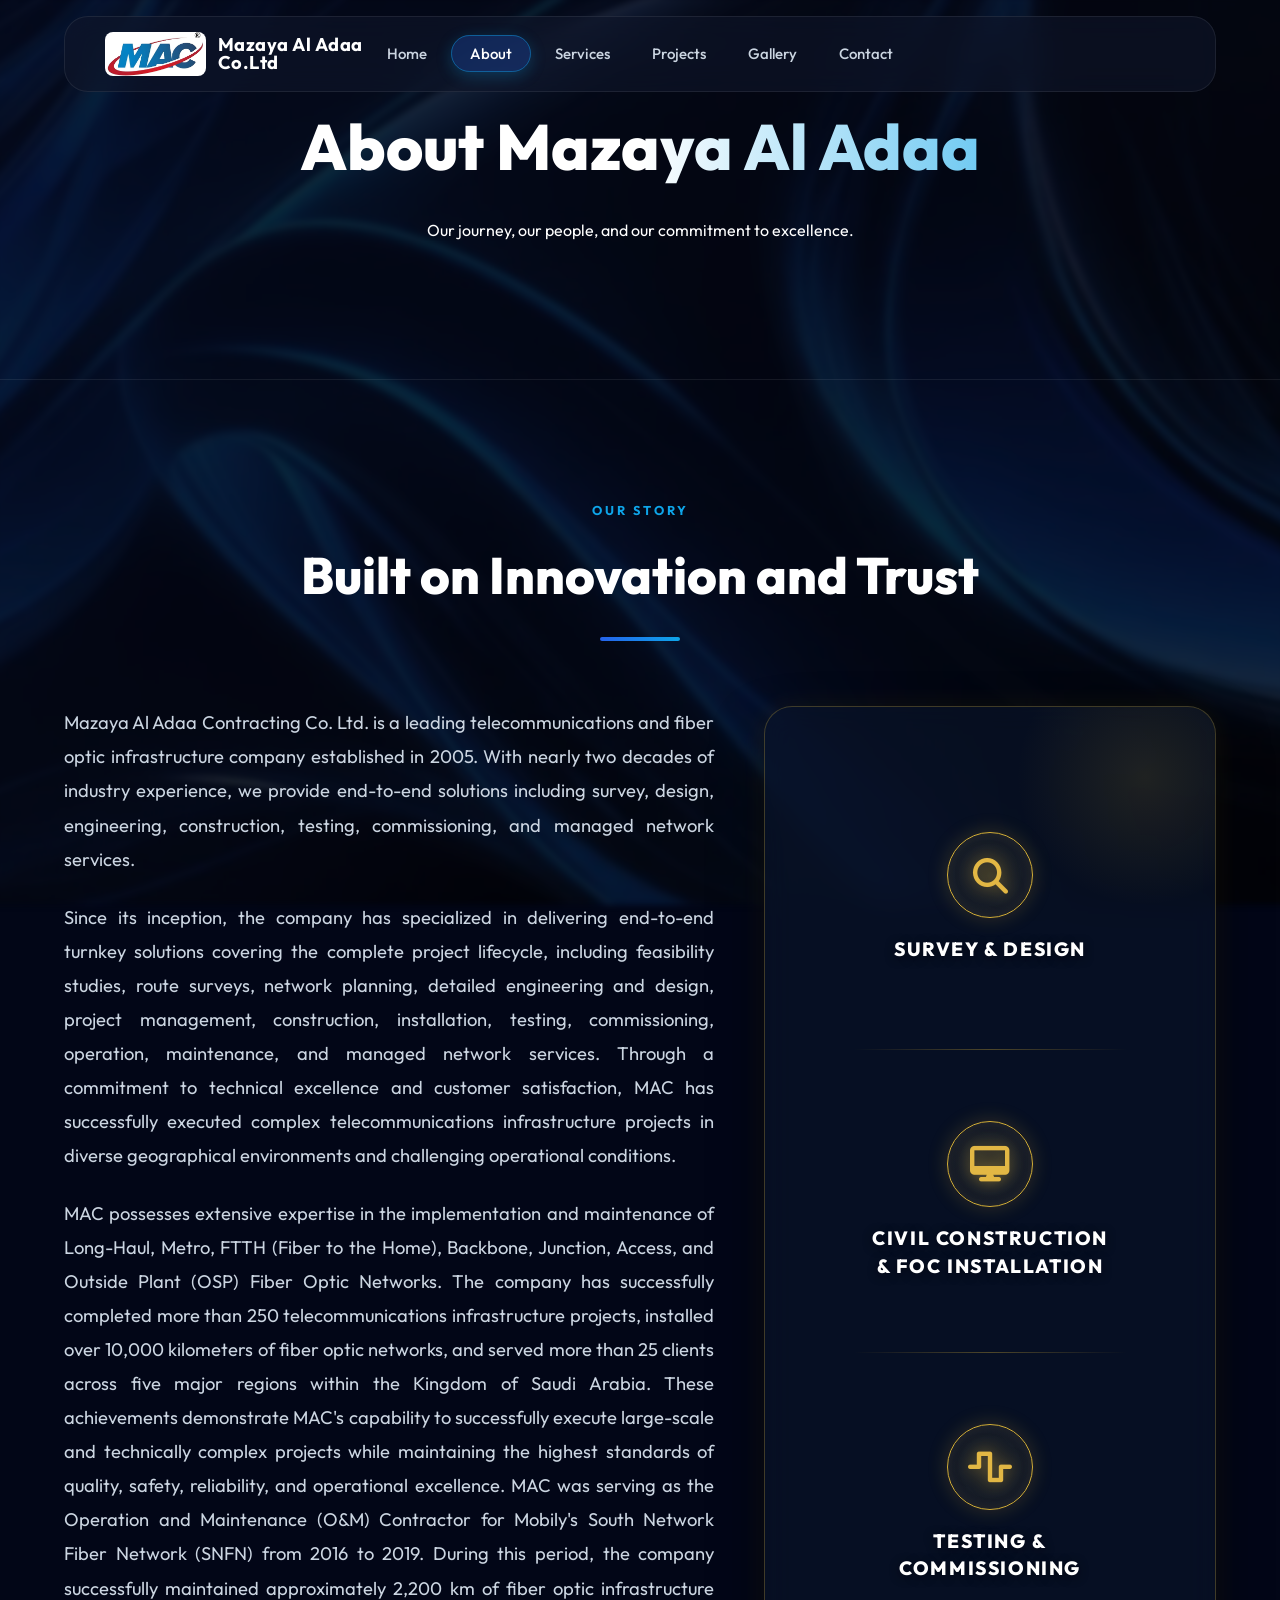
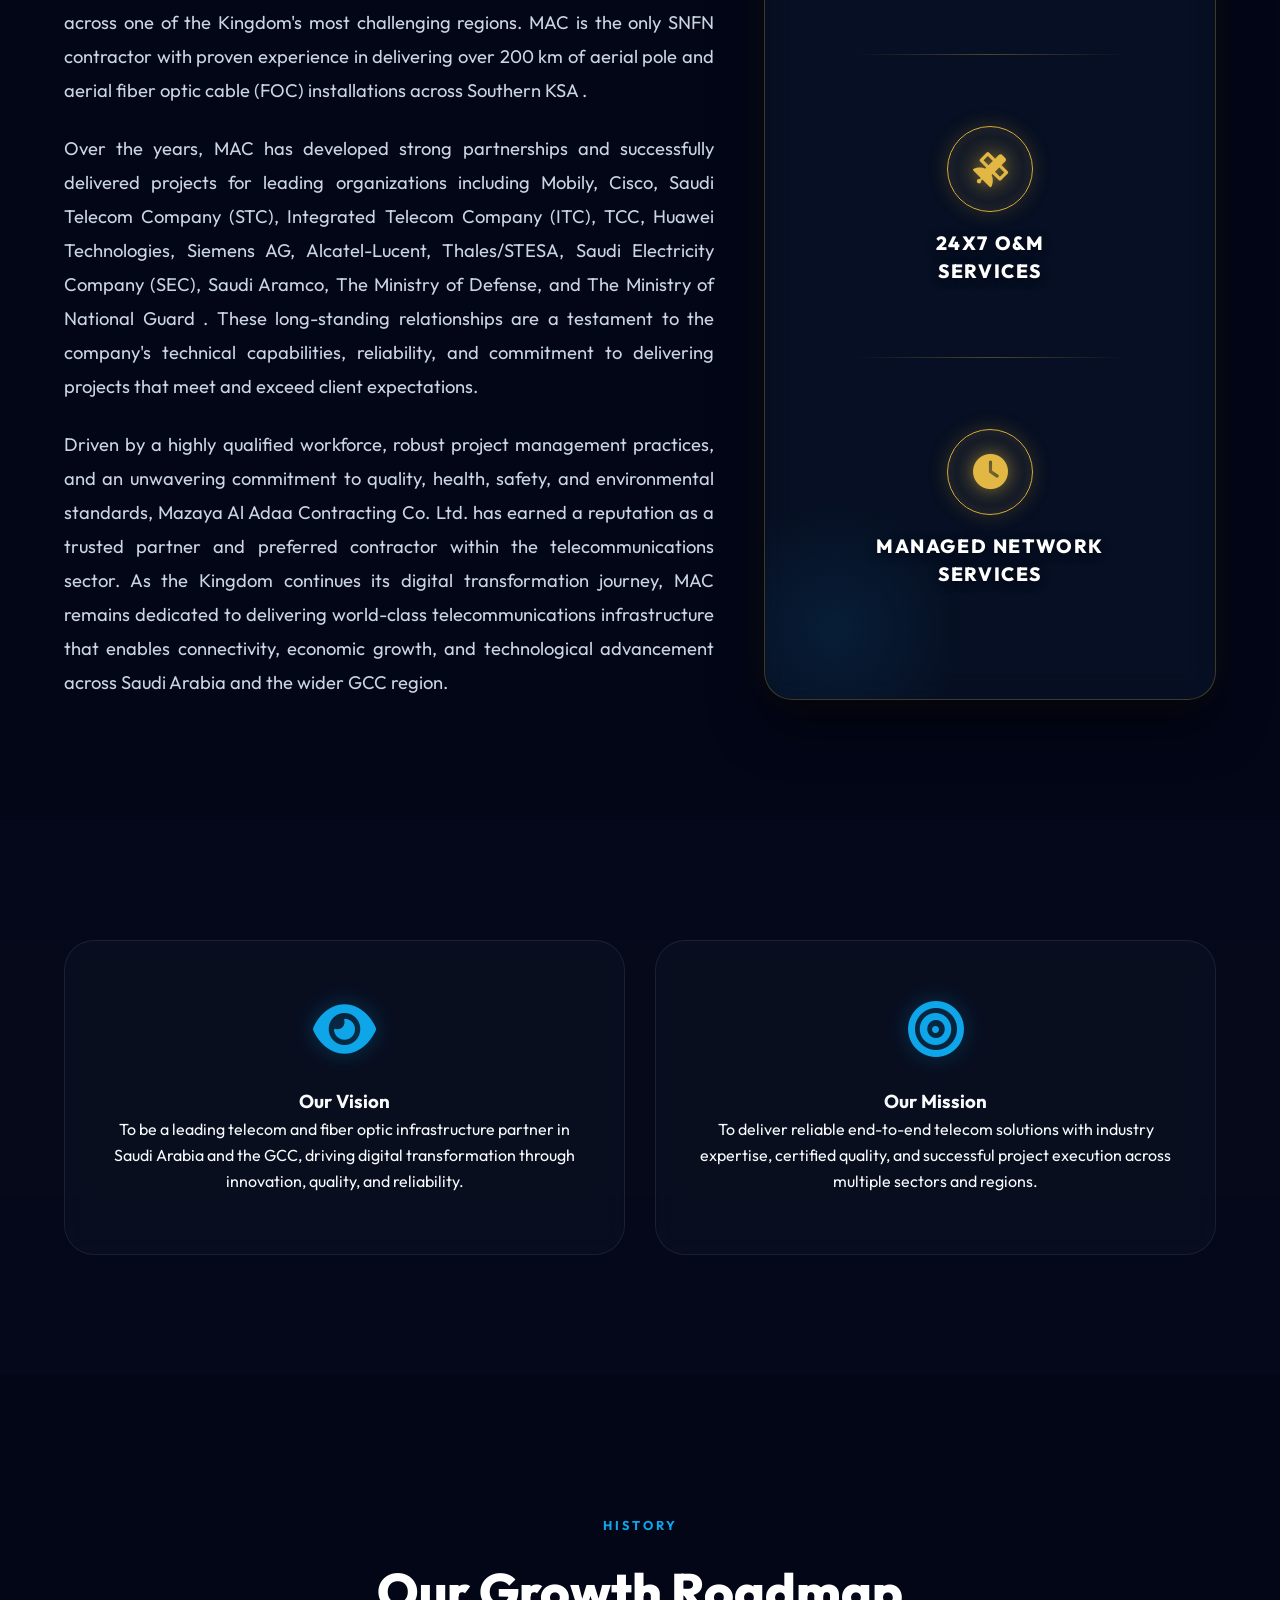
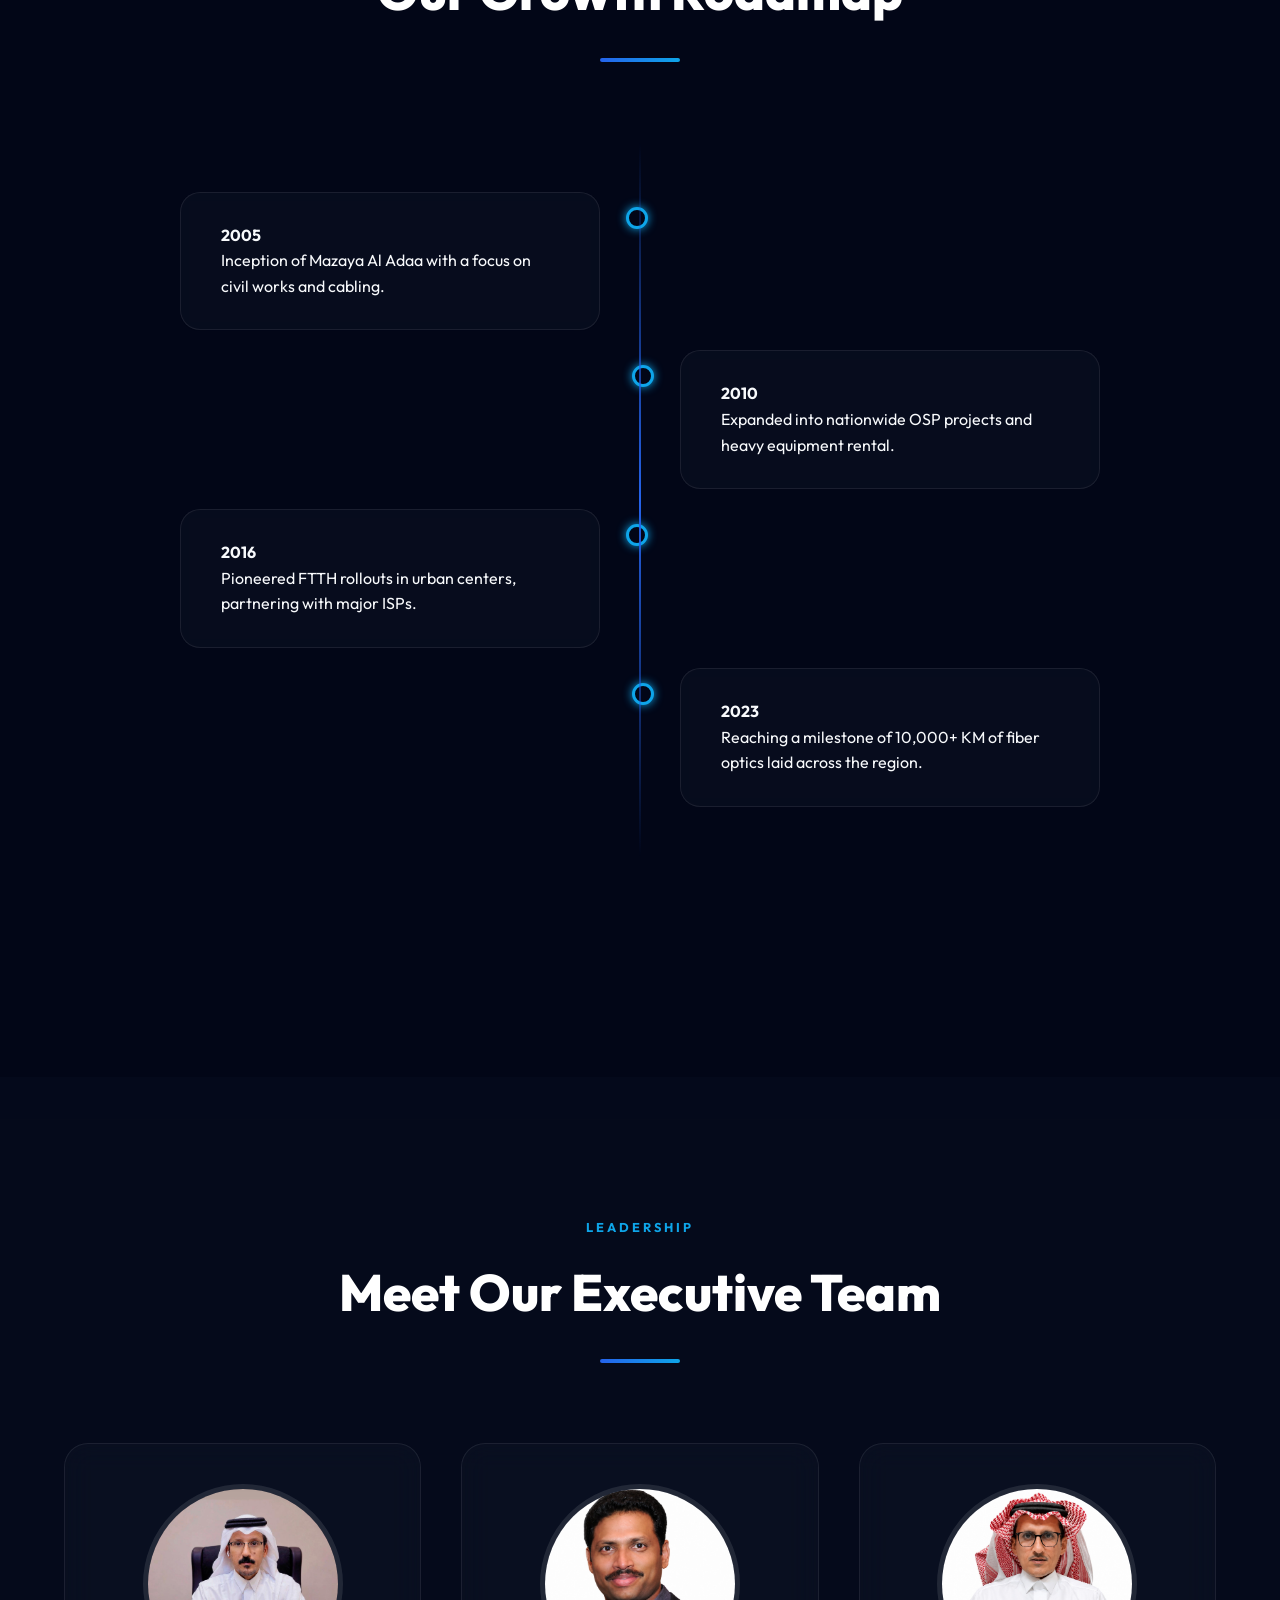
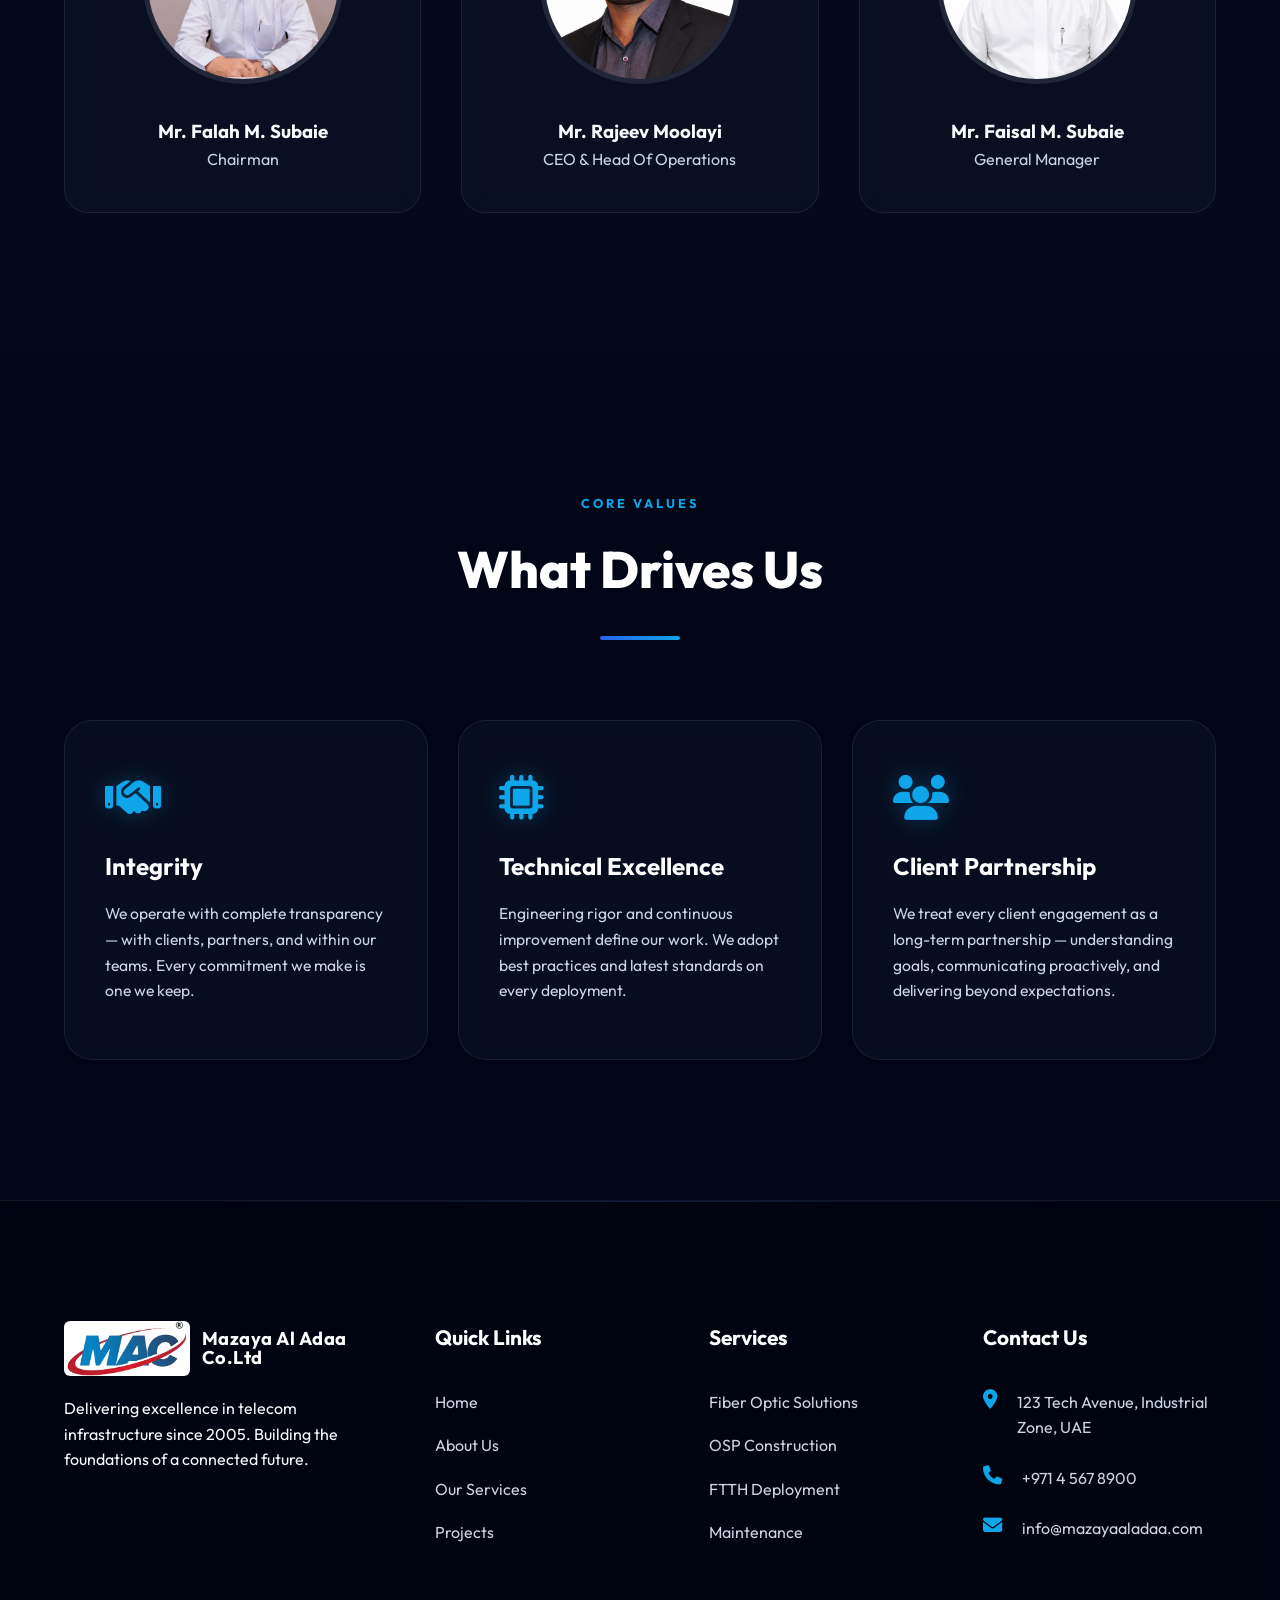
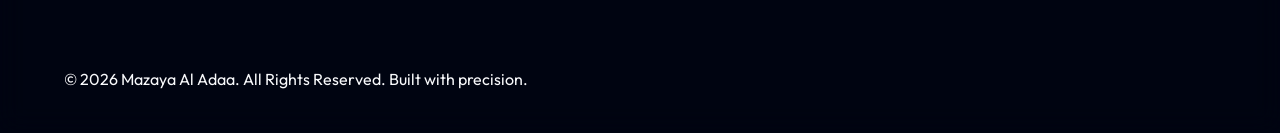
==== commit 0fe0c859: "initial commit" ====
--- a/about.html
+++ b/about.html
@@ -4,7 +4,7 @@
     <meta charset="UTF-8">
     <meta name="viewport" content="width=device-width, initial-scale=1.0">
     <title>About Us | Mazaya Al Adaa</title>
-    <link rel="stylesheet" href="style.css">
+    <link rel="stylesheet" href="style.css?v=1.4">
     <link rel="stylesheet" href="https://cdnjs.cloudflare.com/ajax/libs/font-awesome/6.4.0/css/all.min.css">
     <link href="https://unpkg.com/aos@2.3.1/dist/aos.css" rel="stylesheet">
     <style>
@@ -36,7 +36,7 @@
         }
         .our-story-grid {
             display: grid;
-            grid-template-columns: 55fr 45fr;
+            grid-template-columns: 1.18fr 0.82fr;
             gap: 50px;
             align-items: stretch;
             margin-top: 45px;
@@ -60,28 +60,165 @@
         .our-story-paragraphs p:last-child {
             margin-bottom: 0;
         }
-        .our-story-image-wrap {
+
+        /* 5-Item Services Pillar on Right */
+        .our-story-services-pillar {
             position: relative;
-            border-radius: 24px;
+            border-radius: 28px;
             overflow: hidden;
-            border: 1px solid var(--glass-border);
-            box-shadow: var(--shadow-lg), var(--neon-glow-primary);
+            background: rgba(10, 20, 42, 0.65);
+            backdrop-filter: var(--glass-blur);
+            -webkit-backdrop-filter: var(--glass-blur);
+            border: 1px solid rgba(212, 175, 55, 0.28);
+            box-shadow: 0 25px 50px rgba(0, 0, 0, 0.5), 0 0 30px rgba(212, 175, 55, 0.08);
             height: 100%;
-            min-height: 500px;
-        }
-        .our-story-image-wrap img {
-            width: 100%;
-            height: 100%;
-            object-fit: cover;
-            display: block;
-        }
+            display: flex;
+            flex-direction: column;
+            justify-content: space-between;
+            padding: 40px 30px;
+        }
+
+        .our-story-services-pillar::before {
+            content: '';
+            position: absolute;
+            top: -60px;
+            right: -60px;
+            width: 260px;
+            height: 260px;
+            background: radial-gradient(circle, rgba(212, 175, 55, 0.12) 0%, transparent 70%);
+            pointer-events: none;
+        }
+
+        .our-story-services-pillar::after {
+            content: '';
+            position: absolute;
+            bottom: -60px;
+            left: -60px;
+            width: 260px;
+            height: 260px;
+            background: radial-gradient(circle, rgba(14, 165, 233, 0.1) 0%, transparent 70%);
+            pointer-events: none;
+        }
+
+        .service-pillar-card {
+            display: flex;
+            flex-direction: column;
+            align-items: center;
+            text-align: center;
+            padding: 24px 15px;
+            position: relative;
+            z-index: 1;
+            flex: 1;
+            justify-content: center;
+            border-radius: 20px;
+            transition: all 0.35s ease;
+        }
+
+        .service-pillar-card:hover {
+            background: rgba(212, 175, 55, 0.06);
+            transform: translateY(-4px);
+        }
+
+        .pillar-icon-wrap {
+            width: 86px;
+            height: 86px;
+            border-radius: 50%;
+            border: 1.5px solid #d4af37;
+            background: radial-gradient(circle, rgba(212, 175, 55, 0.15) 0%, rgba(10, 20, 42, 0.85) 100%);
+            display: flex;
+            align-items: center;
+            justify-content: center;
+            margin-bottom: 18px;
+            box-shadow: 0 0 20px rgba(212, 175, 55, 0.22), inset 0 0 12px rgba(212, 175, 55, 0.12);
+            transition: all 0.35s ease;
+        }
+
+        .pillar-icon-wrap i {
+            font-size: 2.2rem;
+            color: #e2b744;
+            filter: drop-shadow(0 0 8px rgba(226, 183, 68, 0.5));
+            transition: transform 0.35s ease, color 0.35s ease;
+        }
+
+        .service-pillar-card:hover .pillar-icon-wrap {
+            border-color: #facc15;
+            box-shadow: 0 0 30px rgba(250, 204, 21, 0.5), inset 0 0 15px rgba(250, 204, 21, 0.25);
+            transform: scale(1.08);
+        }
+
+        .service-pillar-card:hover .pillar-icon-wrap i {
+            color: #fbbf24;
+            transform: scale(1.06);
+        }
+
+        .pillar-title {
+            font-family: 'Outfit', sans-serif;
+            font-size: 1.2rem;
+            font-weight: 800;
+            color: #ffffff;
+            letter-spacing: 1.6px;
+            line-height: 1.45;
+            text-transform: uppercase;
+            margin: 0;
+            text-shadow: 0 2px 10px rgba(0, 0, 0, 0.5);
+            max-width: 320px;
+        }
+
+        .pillar-separator {
+            width: 70%;
+            height: 1px;
+            margin: 0 auto;
+            background: linear-gradient(90deg, transparent, rgba(212, 175, 55, 0.35), transparent);
+            position: relative;
+            z-index: 1;
+        }
+
+        @media screen and (max-width: 1200px) {
+            .our-story-grid {
+                grid-template-columns: 1.1fr 0.9fr;
+                gap: 40px;
+            }
+            .pillar-icon-wrap {
+                width: 78px;
+                height: 78px;
+            }
+            .pillar-icon-wrap i {
+                font-size: 1.95rem;
+            }
+            .pillar-title {
+                font-size: 1.1rem;
+            }
+        }
+
         @media screen and (max-width: 1024px) {
             .our-story-grid {
                 grid-template-columns: 1fr;
-                gap: 40px;
-            }
-            .our-story-image-wrap {
-                min-height: 400px;
+                gap: 45px;
+            }
+            .our-story-services-pillar {
+                padding: 35px 25px;
+                min-height: auto;
+            }
+            .service-pillar-card {
+                padding: 24px 15px;
+            }
+        }
+
+        @media screen and (max-width: 600px) {
+            .our-story-services-pillar {
+                padding: 30px 15px;
+            }
+            .pillar-icon-wrap {
+                width: 70px;
+                height: 70px;
+                margin-bottom: 14px;
+            }
+            .pillar-icon-wrap i {
+                font-size: 1.7rem;
+            }
+            .pillar-title {
+                font-size: 1.02rem;
+                letter-spacing: 1.2px;
             }
         }
     </style>
@@ -132,8 +269,54 @@
                         <p>Over the years, MAC has developed strong partnerships and successfully delivered projects for leading organizations including Mobily, Cisco, Saudi Telecom Company (STC), Integrated Telecom Company (ITC), TCC, Huawei Technologies, Siemens AG, Alcatel-Lucent, Thales/STESA, Saudi Electricity Company (SEC), Saudi Aramco, The Ministry of Defense, and The Ministry of National Guard . These long-standing relationships are a testament to the company's technical capabilities, reliability, and commitment to delivering projects that meet and exceed client expectations.</p>
                         <p>Driven by a highly qualified workforce, robust project management practices, and an unwavering commitment to quality, health, safety, and environmental standards, Mazaya Al Adaa Contracting Co. Ltd. has earned a reputation as a trusted partner and preferred contractor within the telecommunications sector. As the Kingdom continues its digital transformation journey, MAC remains dedicated to delivering world-class telecommunications infrastructure that enables connectivity, economic growth, and technological advancement across Saudi Arabia and the wider GCC region.</p>
                     </div>
-                    <div class="our-story-image-wrap">
-                        <img src="assets/telecom-tower.jpg" alt="Telecommunications Tower Infrastructure">
+                    <div class="our-story-services-pillar" data-aos="fade-left">
+                        <!-- 1. SURVEY & DESIGN -->
+                        <div class="service-pillar-card">
+                            <div class="pillar-icon-wrap">
+                                <i class="fas fa-search"></i>
+                            </div>
+                            <h3 class="pillar-title">SURVEY &amp; DESIGN</h3>
+                        </div>
+                        
+                        <div class="pillar-separator"></div>
+
+                        <!-- 2. CIVIL CONSTRUCTION & FOC INSTALLATION -->
+                        <div class="service-pillar-card">
+                            <div class="pillar-icon-wrap">
+                                <i class="fas fa-desktop"></i>
+                            </div>
+                            <h3 class="pillar-title">CIVIL CONSTRUCTION<br>&amp; FOC INSTALLATION</h3>
+                        </div>
+
+                        <div class="pillar-separator"></div>
+
+                        <!-- 3. TESTING & COMMISSIONING -->
+                        <div class="service-pillar-card">
+                            <div class="pillar-icon-wrap">
+                                <i class="fas fa-wave-square"></i>
+                            </div>
+                            <h3 class="pillar-title">TESTING &amp;<br>COMMISSIONING</h3>
+                        </div>
+
+                        <div class="pillar-separator"></div>
+
+                        <!-- 4. 24X7 O&M SERVICES -->
+                        <div class="service-pillar-card">
+                            <div class="pillar-icon-wrap">
+                                <i class="fas fa-satellite"></i>
+                            </div>
+                            <h3 class="pillar-title">24X7 O&amp;M<br>SERVICES</h3>
+                        </div>
+
+                        <div class="pillar-separator"></div>
+
+                        <!-- 5. MANAGED NETWORK SERVICES -->
+                        <div class="service-pillar-card">
+                            <div class="pillar-icon-wrap">
+                                <i class="fas fa-clock"></i>
+                            </div>
+                            <h3 class="pillar-title">MANAGED NETWORK<br>SERVICES</h3>
+                        </div>
                     </div>
                 </div>
             </div>
--- a/style.css
+++ b/style.css
@@ -469,49 +469,254 @@
     color: rgba(14, 165, 233, 0.09);
 }
 
-/* Services Overview Section (Home Page) */
+/* Services Overview Section (Home Page) - 2-Column Split Layout */
 .services-overview {
-    padding: 120px 0;
-    position: relative;
+    position: relative;
+    overflow: hidden;
+    padding: 130px 0;
     background: transparent;
 }
 
+.services-section-container {
+    display: grid;
+    grid-template-columns: 38% 58%;
+    gap: 4%;
+    align-items: center;
+    position: relative;
+    z-index: 2;
+}
+
+.services-left {
+    position: relative;
+    display: flex;
+    align-items: center;
+    min-height: 420px;
+    z-index: 2;
+}
+
+.services-header {
+    text-align: left;
+    position: relative;
+    z-index: 2;
+}
+
+.services-left .title-line {
+    margin: 25px 0 0 0;
+}
+
 .services-header-description {
-    max-width: 780px;
-    margin: 24px auto 0;
+    margin: 24px 0 0 0;
     font-size: 1.05rem;
     line-height: 1.7;
     color: var(--text-muted);
-}
-
-.services-cards-grid {
-    display: grid;
-    grid-template-columns: repeat(3, 1fr);
-    gap: 30px;
-    align-items: stretch;
-    margin-top: 55px;
-}
-
-@media screen and (max-width: 1100px) {
-    .services-cards-grid {
-        gap: 20px;
-    }
-    .service-card {
-        padding: 45px 28px;
-    }
-}
-
-@media screen and (max-width: 868px) {
+    text-align: left;
+}
+
+.services-right {
+    position: relative;
+    width: 100%;
+    height: 500px;
+    display: flex;
+    justify-content: center;
+    align-items: center;
+    z-index: 2;
+}
+
+.services-carousel-wrapper {
+    position: relative;
+    width: 100%;
+    height: 100%;
+    display: flex;
+    justify-content: center;
+    align-items: center;
+}
+
+.services-3d-carousel {
+    position: relative;
+    width: 100%;
+    height: 100%;
+    display: flex;
+    justify-content: center;
+    align-items: center;
+    perspective: 1000px;
+    transform-style: preserve-3d;
+}
+
+.services-card-3d {
+    position: absolute;
+    width: 320px;
+    transform-style: preserve-3d;
+    transition: transform 0.8s cubic-bezier(0.4, 0, 0.2, 1), 
+                opacity 0.8s cubic-bezier(0.4, 0, 0.2, 1),
+                filter 0.8s cubic-bezier(0.4, 0, 0.2, 1),
+                z-index 0.8s step-end;
+    cursor: pointer;
+}
+
+/* Front active card */
+.services-card-3d.card-front {
+    transform: translate3d(0, 0, 100px) scale(1);
+    opacity: 1;
+    filter: blur(0);
+    z-index: 10;
+    pointer-events: auto;
+    transition: transform 0.8s cubic-bezier(0.4, 0, 0.2, 1), 
+                opacity 0.8s cubic-bezier(0.4, 0, 0.2, 1),
+                filter 0.8s cubic-bezier(0.4, 0, 0.2, 1),
+                z-index 0s;
+}
+
+/* Background left card */
+.services-card-3d.card-left {
+    transform: translate3d(-230px, 0, -80px) scale(0.82) rotateY(15deg);
+    opacity: 0.6;
+    filter: blur(1.5px);
+    z-index: 5;
+    pointer-events: auto;
+    transition: transform 0.8s cubic-bezier(0.4, 0, 0.2, 1), 
+                opacity 0.8s cubic-bezier(0.4, 0, 0.2, 1),
+                filter 0.8s cubic-bezier(0.4, 0, 0.2, 1),
+                z-index 0.8s step-start;
+}
+
+/* Background right card */
+.services-card-3d.card-right {
+    transform: translate3d(230px, 0, -80px) scale(0.82) rotateY(-15deg);
+    opacity: 0.6;
+    filter: blur(1.5px);
+    z-index: 5;
+    pointer-events: auto;
+    transition: transform 0.8s cubic-bezier(0.4, 0, 0.2, 1), 
+                opacity 0.8s cubic-bezier(0.4, 0, 0.2, 1),
+                filter 0.8s cubic-bezier(0.4, 0, 0.2, 1),
+                z-index 0.8s step-start;
+}
+
+.services-card-3d.card-left:hover,
+.services-card-3d.card-right:hover {
+    opacity: 0.85;
+    filter: blur(0px);
+}
+
+.services-card-inner {
+    border-radius: 24px !important;
+    padding: 35px 25px !important;
+    background: rgba(15, 23, 42, 0.55);
+    backdrop-filter: var(--glass-blur);
+    -webkit-backdrop-filter: var(--glass-blur);
+    border: 1px solid var(--glass-border);
+    box-shadow: var(--shadow-md);
+    transition: border-color 0.8s cubic-bezier(0.4, 0, 0.2, 1),
+                box-shadow 0.8s cubic-bezier(0.4, 0, 0.2, 1),
+                background-color 0.8s cubic-bezier(0.4, 0, 0.2, 1);
+}
+
+/* Glow and background enhancement for front active card */
+.services-card-3d.card-front .services-card-inner {
+    background: rgba(15, 23, 42, 0.75) !important;
+    border-color: rgba(14, 165, 233, 0.6) !important;
+    box-shadow: 0 25px 50px rgba(2, 6, 23, 0.6), var(--neon-glow-accent) !important;
+}
+
+.services-card-3d.card-left .services-card-inner,
+.services-card-3d.card-right .services-card-inner {
+    border-color: var(--glass-border) !important;
+    box-shadow: var(--shadow-md) !important;
+}
+
+/* Nav buttons positioning in services carousel */
+.services-carousel-wrapper .carousel-nav-btn.prev-btn {
+    left: -20px;
+}
+
+.services-carousel-wrapper .carousel-nav-btn.next-btn {
+    right: -20px;
+}
+
+@media screen and (max-width: 1200px) {
+    .services-card-3d {
+        width: 290px;
+    }
+    .services-card-3d.card-left {
+        transform: translate3d(-180px, 0, -60px) scale(0.82) rotateY(12deg);
+    }
+    .services-card-3d.card-right {
+        transform: translate3d(180px, 0, -60px) scale(0.82) rotateY(-12deg);
+    }
+    .services-carousel-wrapper .carousel-nav-btn.prev-btn {
+        left: -10px;
+    }
+    .services-carousel-wrapper .carousel-nav-btn.next-btn {
+        right: -10px;
+    }
+}
+
+@media screen and (max-width: 1024px) {
+    .services-section-container {
+        grid-template-columns: 1fr;
+        gap: 40px;
+        padding: 0 20px;
+    }
+    .services-left {
+        min-height: auto;
+        justify-content: flex-start;
+    }
+    .services-right {
+        height: 480px;
+        width: 100%;
+    }
+    .services-carousel-wrapper .carousel-nav-btn.prev-btn {
+        left: 10px;
+    }
+    .services-carousel-wrapper .carousel-nav-btn.next-btn {
+        right: 10px;
+    }
+}
+
+@media screen and (max-width: 768px) {
     .services-overview {
         padding: 90px 0;
     }
-    .services-cards-grid {
-        grid-template-columns: 1fr;
-        gap: 25px;
-        margin-top: 40px;
-    }
-    .service-card {
-        padding: 45px 30px;
+    .services-right {
+        height: 460px;
+    }
+    .services-card-3d {
+        width: 275px;
+    }
+    .services-card-3d.card-left {
+        transform: translate3d(-130px, 0, -50px) scale(0.8) rotateY(10deg);
+    }
+    .services-card-3d.card-right {
+        transform: translate3d(130px, 0, -50px) scale(0.8) rotateY(-10deg);
+    }
+    .services-card-inner {
+        padding: 28px 20px !important;
+    }
+}
+
+@media screen and (max-width: 480px) {
+    .services-right {
+        height: 470px;
+    }
+    .services-card-3d {
+        width: 250px;
+    }
+    .services-card-3d.card-left {
+        transform: translate3d(-70px, 0, -40px) scale(0.75);
+    }
+    .services-card-3d.card-right {
+        transform: translate3d(70px, 0, -40px) scale(0.75);
+    }
+    .services-carousel-wrapper .carousel-nav-btn {
+        width: 42px;
+        height: 42px;
+        font-size: 0.95rem;
+    }
+    .services-carousel-wrapper .carousel-nav-btn.prev-btn {
+        left: -5px;
+    }
+    .services-carousel-wrapper .carousel-nav-btn.next-btn {
+        right: -5px;
     }
 }
 
@@ -2239,3 +2444,944 @@
         padding: 20px 30px 30px 30px;
     }
 }
+
+/* ==================================================
+   MAC MACHINERIES: FEATURED MACHINE + THUMBNAIL CAROUSEL
+   ================================================== */
+.machineries-section {
+    padding: 110px 0 140px;
+    position: relative;
+    background: transparent;
+    border-top: 1px solid var(--glass-border);
+    overflow: hidden;
+}
+
+.machinery-showcase-wrapper {
+    position: relative;
+    width: 100%;
+    margin-top: 50px;
+    display: flex;
+    flex-direction: column;
+    gap: 32px;
+}
+
+/* 1. Main Featured Machine Stage */
+.featured-machine-stage {
+    position: relative;
+    width: 100%;
+}
+
+.featured-machine-card {
+    display: flex;
+    align-items: stretch;
+    background: rgba(10, 22, 48, 0.88);
+    border: 1.5px solid rgba(255, 255, 255, 0.08);
+    border-radius: 28px;
+    backdrop-filter: var(--glass-blur);
+    -webkit-backdrop-filter: var(--glass-blur);
+    box-shadow: 0 25px 60px rgba(0, 0, 0, 0.65), 0 0 40px rgba(14, 165, 233, 0.12);
+    overflow: hidden;
+    min-height: 480px;
+    transition: border-color 0.4s ease, box-shadow 0.4s ease;
+}
+
+.featured-machine-card:hover {
+    border-color: rgba(14, 165, 233, 0.35);
+    box-shadow: 0 30px 70px rgba(0, 0, 0, 0.75), 0 0 50px rgba(14, 165, 233, 0.2);
+}
+
+/* Left Image Pane (60-65%) */
+.featured-image-pane {
+    position: relative;
+    flex: 1.5; /* ~60-65% width */
+    min-width: 0;
+    background: radial-gradient(circle at center, rgba(14, 165, 233, 0.15) 0%, rgba(2, 6, 23, 0.6) 70%, rgba(2, 6, 23, 0.95) 100%);
+    border-right: 1.5px solid rgba(255, 255, 255, 0.06);
+    display: flex;
+    align-items: center;
+    justify-content: center;
+    padding: 30px;
+    overflow: hidden;
+}
+
+.featured-number-badge {
+    position: absolute;
+    top: 22px;
+    left: 24px;
+    z-index: 4;
+}
+
+.featured-number-badge span {
+    font-size: 1.15rem;
+    font-weight: 800;
+    color: var(--accent);
+    letter-spacing: 1.5px;
+    background: rgba(2, 6, 23, 0.85);
+    padding: 7px 15px;
+    border-radius: 10px;
+    border: 1px solid rgba(14, 165, 233, 0.35);
+    box-shadow: 0 4px 15px rgba(0, 0, 0, 0.5), 0 0 12px rgba(14, 165, 233, 0.3);
+    display: inline-block;
+}
+
+.featured-img-wrap {
+    position: relative;
+    width: 100%;
+    height: 100%;
+    min-height: 380px;
+    display: flex;
+    align-items: center;
+    justify-content: center;
+    z-index: 2;
+}
+
+.featured-main-img {
+    max-width: 100%;
+    max-height: 400px;
+    width: auto;
+    height: auto;
+    object-fit: contain;
+    filter: drop-shadow(0 15px 30px rgba(0, 0, 0, 0.6));
+    transition: transform 0.45s cubic-bezier(0.2, 0.9, 0.3, 1), opacity 0.35s ease;
+    transform: scale(1);
+}
+
+.featured-img-wrap.transitioning .featured-main-img {
+    opacity: 0.15;
+    transform: scale(0.92);
+}
+
+.featured-glow-fx {
+    position: absolute;
+    width: 280px;
+    height: 280px;
+    border-radius: 50%;
+    background: radial-gradient(circle, rgba(14, 165, 233, 0.25) 0%, transparent 70%);
+    top: 50%;
+    left: 50%;
+    transform: translate(-50%, -50%);
+    pointer-events: none;
+    z-index: 1;
+    filter: blur(25px);
+}
+
+/* Right Information Pane (35-40%) */
+.featured-info-pane {
+    flex: 1;
+    min-width: 0;
+    padding: 44px 48px;
+    display: flex;
+    flex-direction: column;
+    justify-content: center;
+    text-align: left;
+    position: relative;
+    z-index: 2;
+    transition: opacity 0.35s ease, transform 0.35s ease;
+}
+
+.featured-info-pane.transitioning {
+    opacity: 0.15;
+    transform: translateY(8px);
+}
+
+.featured-meta-bar {
+    display: flex;
+    align-items: center;
+    margin-bottom: 16px;
+}
+
+.featured-position-counter {
+    font-size: 1.1rem;
+    font-weight: 800;
+    color: var(--accent);
+    letter-spacing: 1.5px;
+    background: rgba(14, 165, 233, 0.12);
+    padding: 6px 14px;
+    border-radius: 8px;
+    border: 1px solid rgba(14, 165, 233, 0.3);
+    display: inline-block;
+    box-shadow: 0 0 15px rgba(14, 165, 233, 0.15);
+}
+
+.featured-name {
+    font-size: 2.35rem;
+    font-weight: 800;
+    color: var(--white);
+    margin: 0 0 16px 0;
+    line-height: 1.2;
+    letter-spacing: 0.5px;
+    text-shadow: 0 2px 10px rgba(0, 0, 0, 0.5);
+}
+
+.featured-accent-divider {
+    width: 60px;
+    height: 4px;
+    background: var(--gradient-primary);
+    border-radius: 2px;
+    box-shadow: 0 0 12px rgba(14, 165, 233, 0.6);
+}
+
+/* Stage Navigation Buttons (Prev / Next) */
+.stage-nav-btn {
+    position: absolute;
+    top: 50%;
+    transform: translateY(-50%);
+    width: 54px;
+    height: 54px;
+    background: rgba(10, 22, 48, 0.92);
+    border: 1.5px solid rgba(14, 165, 233, 0.45);
+    border-radius: 50%;
+    color: var(--white);
+    font-size: 1.25rem;
+    display: flex;
+    justify-content: center;
+    align-items: center;
+    cursor: pointer;
+    z-index: 10;
+    transition: var(--transition);
+    backdrop-filter: blur(12px);
+    -webkit-backdrop-filter: blur(12px);
+    box-shadow: 0 10px 25px rgba(0, 0, 0, 0.6), 0 0 15px rgba(14, 165, 233, 0.2);
+}
+
+.stage-nav-btn:hover {
+    background: var(--accent);
+    border-color: var(--accent);
+    color: var(--bg-navy);
+    transform: translateY(-50%) scale(1.1);
+    box-shadow: 0 0 25px rgba(14, 165, 233, 0.7);
+}
+
+.stage-nav-btn.prev {
+    left: -27px;
+}
+
+.stage-nav-btn.next {
+    right: -27px;
+}
+
+/* 2. Thumbnail Carousel Header */
+.thumbnails-section-header {
+    display: flex;
+    justify-content: space-between;
+    align-items: center;
+    padding: 0 4px;
+    margin-top: 8px;
+}
+
+.thumbnails-count-info {
+    display: flex;
+    align-items: center;
+    gap: 10px;
+}
+
+.pulse-indicator {
+    width: 10px;
+    height: 10px;
+    border-radius: 50%;
+    background: var(--accent);
+    box-shadow: 0 0 12px var(--accent);
+    animation: pulseRing 2s infinite;
+}
+
+@keyframes pulseRing {
+    0% { transform: scale(0.95); box-shadow: 0 0 0 0 rgba(14, 165, 233, 0.7); }
+    70% { transform: scale(1); box-shadow: 0 0 0 8px rgba(14, 165, 233, 0); }
+    100% { transform: scale(0.95); box-shadow: 0 0 0 0 rgba(14, 165, 233, 0); }
+}
+
+.thumb-label {
+    font-size: 0.95rem;
+    font-weight: 700;
+    text-transform: uppercase;
+    letter-spacing: 1.5px;
+    color: var(--white);
+}
+
+.active-counter-text {
+    font-size: 0.9rem;
+    font-weight: 700;
+    color: var(--accent);
+    background: rgba(14, 165, 233, 0.12);
+    border: 1px solid rgba(14, 165, 233, 0.3);
+    padding: 3px 10px;
+    border-radius: 6px;
+}
+
+.thumbnails-scroll-controls {
+    display: flex;
+    gap: 8px;
+}
+
+.thumb-arrow-btn {
+    width: 38px;
+    height: 38px;
+    border-radius: 50%;
+    background: rgba(15, 28, 56, 0.85);
+    border: 1px solid rgba(255, 255, 255, 0.12);
+    color: var(--white);
+    display: flex;
+    align-items: center;
+    justify-content: center;
+    cursor: pointer;
+    font-size: 0.85rem;
+    transition: var(--transition);
+}
+
+.thumb-arrow-btn:hover {
+    background: var(--accent);
+    border-color: var(--accent);
+    color: var(--bg-navy);
+    transform: scale(1.08);
+}
+
+/* 3. Thumbnail Carousel Strip */
+.machinery-thumbs-carousel-container {
+    position: relative;
+    width: 100%;
+    overflow: hidden;
+}
+
+.machinery-thumbs-track {
+    display: flex;
+    gap: 14px;
+    overflow-x: auto;
+    overflow-y: hidden;
+    scroll-behavior: smooth;
+    scrollbar-width: none;
+    -ms-overflow-style: none;
+    padding: 8px 4px 18px;
+    align-items: stretch;
+}
+
+.machinery-thumbs-track::-webkit-scrollbar {
+    display: none;
+}
+
+.machinery-thumb-card {
+    flex: 0 0 160px;
+    height: 125px;
+    background: rgba(10, 22, 48, 0.75);
+    border: 1.5px solid rgba(255, 255, 255, 0.08);
+    border-radius: 16px;
+    padding: 10px 10px 8px;
+    display: flex;
+    flex-direction: column;
+    align-items: center;
+    justify-content: space-between;
+    cursor: pointer;
+    position: relative;
+    backdrop-filter: blur(10px);
+    -webkit-backdrop-filter: blur(10px);
+    transition: all 0.35s cubic-bezier(0.2, 0.9, 0.3, 1);
+    user-select: none;
+}
+
+.machinery-thumb-card:hover {
+    background: rgba(15, 32, 68, 0.9);
+    border-color: rgba(14, 165, 233, 0.45);
+    transform: translateY(-4px);
+    box-shadow: 0 8px 20px rgba(0, 0, 0, 0.4);
+}
+
+.machinery-thumb-card.active {
+    background: rgba(14, 165, 233, 0.15);
+    border-color: #0ea5e9;
+    box-shadow: 0 0 20px rgba(14, 165, 233, 0.45), 0 8px 25px rgba(0, 0, 0, 0.5);
+    transform: translateY(-5px);
+}
+
+.thumb-num {
+    position: absolute;
+    top: 7px;
+    left: 9px;
+    font-size: 0.72rem;
+    font-weight: 800;
+    color: var(--accent);
+    background: rgba(2, 6, 23, 0.85);
+    padding: 2px 6px;
+    border-radius: 4px;
+    border: 1px solid rgba(14, 165, 233, 0.3);
+    line-height: 1;
+}
+
+.thumb-img-box {
+    width: 100%;
+    height: 62px;
+    display: flex;
+    align-items: center;
+    justify-content: center;
+    margin-top: 6px;
+}
+
+.thumb-img-box img {
+    max-width: 90%;
+    max-height: 58px;
+    object-fit: contain;
+    filter: drop-shadow(0 4px 8px rgba(0, 0, 0, 0.4));
+    transition: transform 0.3s ease;
+}
+
+.machinery-thumb-card:hover .thumb-img-box img,
+.machinery-thumb-card.active .thumb-img-box img {
+    transform: scale(1.08);
+}
+
+.thumb-title {
+    font-size: 0.75rem;
+    font-weight: 700;
+    color: rgba(255, 255, 255, 0.85);
+    text-align: center;
+    white-space: nowrap;
+    overflow: hidden;
+    text-overflow: ellipsis;
+    width: 100%;
+    letter-spacing: 0.3px;
+}
+
+.machinery-thumb-card.active .thumb-title {
+    color: #38bdf8;
+    font-weight: 800;
+}
+
+/* Responsive Media Queries */
+@media screen and (max-width: 1200px) {
+    .stage-nav-btn.prev { left: -14px; }
+    .stage-nav-btn.next { right: -14px; }
+    .featured-machine-card { min-height: 440px; }
+    .featured-main-img { max-height: 330px; }
+    .featured-name { font-size: 2rem; }
+}
+
+@media screen and (max-width: 992px) {
+    .featured-machine-card {
+        flex-direction: column;
+        min-height: auto;
+    }
+    .featured-image-pane {
+        flex: none;
+        width: 100%;
+        min-height: 320px;
+        padding: 30px 20px;
+        border-right: none;
+        border-bottom: 1.5px solid rgba(255, 255, 255, 0.06);
+    }
+    .featured-img-wrap {
+        min-height: 260px;
+    }
+    .featured-main-img {
+        max-height: 260px;
+    }
+    .featured-info-pane {
+        flex: none;
+        width: 100%;
+        padding: 30px 24px;
+    }
+    .stage-nav-btn {
+        width: 44px;
+        height: 44px;
+        font-size: 1.05rem;
+    }
+    .stage-nav-btn.prev { left: 10px; top: 160px; }
+    .stage-nav-btn.next { right: 10px; top: 160px; }
+}
+
+@media screen and (max-width: 768px) {
+    .machineries-section {
+        padding: 80px 0 100px;
+    }
+    .featured-machine-card {
+        border-radius: 20px;
+    }
+    .featured-name {
+        font-size: 1.65rem;
+    }
+    .featured-desc {
+        font-size: 0.92rem;
+    }
+    .machinery-thumb-card {
+        flex: 0 0 135px;
+        height: 110px;
+    }
+    .thumb-img-box {
+        height: 52px;
+    }
+    .thumb-img-box img {
+        max-height: 48px;
+    }
+}
+
+/* ==================================================
+   Gallery Page Styles & Category Navigation
+   ================================================== */
+.gallery-nav-wrapper {
+    position: sticky;
+    top: 80px;
+    z-index: 90;
+    margin: -10px auto 40px;
+    padding: 14px 0;
+    background: rgba(2, 6, 23, 0.85);
+    backdrop-filter: blur(16px);
+    -webkit-backdrop-filter: blur(16px);
+    border-bottom: 1px solid rgba(255, 255, 255, 0.08);
+    transition: all 0.3s ease;
+}
+
+.gallery-nav-container {
+    max-width: var(--container-width);
+    margin: 0 auto;
+    padding: 0 24px;
+    display: flex;
+    align-items: center;
+    justify-content: center;
+    gap: 10px;
+    overflow-x: auto;
+    scrollbar-width: none;
+    -ms-overflow-style: none;
+    white-space: nowrap;
+}
+
+.gallery-nav-container::-webkit-scrollbar {
+    display: none;
+}
+
+.gallery-nav-btn {
+    display: inline-flex;
+    align-items: center;
+    gap: 8px;
+    padding: 9px 18px;
+    font-size: 0.82rem;
+    font-weight: 700;
+    letter-spacing: 0.6px;
+    text-transform: uppercase;
+    color: var(--text-muted);
+    background: rgba(15, 23, 42, 0.75);
+    border: 1px solid rgba(255, 255, 255, 0.08);
+    border-radius: 999px;
+    text-decoration: none;
+    transition: all 0.3s cubic-bezier(0.2, 0.8, 0.2, 1);
+    cursor: pointer;
+    flex-shrink: 0;
+}
+
+.gallery-nav-btn:hover {
+    color: var(--white);
+    background: rgba(37, 99, 235, 0.25);
+    border-color: rgba(14, 165, 233, 0.5);
+    box-shadow: 0 0 15px rgba(14, 165, 233, 0.3);
+    transform: translateY(-2px);
+}
+
+.gallery-nav-btn.active {
+    color: var(--white);
+    background: linear-gradient(135deg, rgba(37, 99, 235, 0.4), rgba(14, 165, 233, 0.4));
+    border-color: #0ea5e9;
+    box-shadow: 0 0 18px rgba(14, 165, 233, 0.35);
+}
+
+.gallery-category-section {
+    padding: 40px 0 60px;
+    scroll-margin-top: 160px;
+}
+
+.gallery-section-header {
+    margin-bottom: 28px;
+    text-align: left;
+}
+
+.gallery-section-tag {
+    display: inline-block;
+    font-size: 0.75rem;
+    font-weight: 800;
+    letter-spacing: 1.2px;
+    color: var(--accent);
+    text-transform: uppercase;
+    margin-bottom: 8px;
+    background: rgba(14, 165, 233, 0.1);
+    padding: 4px 12px;
+    border-radius: 999px;
+    border: 1px solid rgba(14, 165, 233, 0.25);
+}
+
+.gallery-section-title {
+    font-size: 1.9rem;
+    font-weight: 800;
+    letter-spacing: 0.5px;
+    color: var(--white);
+    margin-bottom: 12px;
+    text-transform: uppercase;
+}
+
+.gallery-title-line {
+    width: 60px;
+    height: 3px;
+    background: linear-gradient(90deg, #0ea5e9, #2563eb);
+    border-radius: 2px;
+    box-shadow: 0 0 10px rgba(14, 165, 233, 0.5);
+}
+
+.gallery-grid-responsive {
+    display: grid;
+    grid-template-columns: repeat(3, 1fr);
+    gap: 24px;
+}
+
+.gallery-card {
+    background: rgba(10, 22, 48, 0.65);
+    border: 1px solid rgba(255, 255, 255, 0.08);
+    border-radius: 18px;
+    overflow: hidden;
+    position: relative;
+    cursor: pointer;
+    backdrop-filter: blur(10px);
+    -webkit-backdrop-filter: blur(10px);
+    transition: all 0.38s cubic-bezier(0.2, 0.9, 0.3, 1);
+    box-shadow: 0 8px 24px rgba(0, 0, 0, 0.25);
+}
+
+.gallery-card:hover {
+    transform: translateY(-6px);
+    border-color: rgba(14, 165, 233, 0.55);
+    box-shadow: 0 16px 32px rgba(0, 0, 0, 0.45), 0 0 25px rgba(14, 165, 233, 0.25);
+}
+
+.gallery-card-inner {
+    position: relative;
+    width: 100%;
+    aspect-ratio: 16 / 10;
+    display: flex;
+    align-items: center;
+    justify-content: center;
+    overflow: hidden;
+    background: linear-gradient(145deg, rgba(15, 23, 42, 0.8), rgba(2, 6, 23, 0.95));
+}
+
+.gallery-card img {
+    width: 100%;
+    height: 100%;
+    object-fit: cover;
+    display: block;
+    border-radius: 18px;
+    transition: transform 0.5s cubic-bezier(0.2, 0.9, 0.3, 1);
+}
+
+.gallery-card:hover img {
+    transform: scale(1.05);
+}
+
+.gallery-card:has(img) .gallery-placeholder {
+    display: none;
+}
+
+.gallery-placeholder {
+    display: flex;
+    flex-direction: column;
+    align-items: center;
+    justify-content: center;
+    gap: 8px;
+    padding: 20px;
+    text-align: center;
+    width: 100%;
+    height: 100%;
+    border: 1.5px dashed rgba(14, 165, 233, 0.25);
+    border-radius: 16px;
+    transition: all 0.3s ease;
+    user-select: none;
+}
+
+.gallery-card:hover .gallery-placeholder {
+    border-color: rgba(14, 165, 233, 0.6);
+    background: rgba(14, 165, 233, 0.04);
+}
+
+.placeholder-icon-wrap {
+    width: 50px;
+    height: 50px;
+    border-radius: 50%;
+    background: rgba(14, 165, 233, 0.1);
+    border: 1px solid rgba(14, 165, 233, 0.25);
+    display: flex;
+    align-items: center;
+    justify-content: center;
+    color: var(--accent);
+    font-size: 1.3rem;
+    transition: all 0.35s ease;
+}
+
+.gallery-card:hover .placeholder-icon-wrap {
+    transform: scale(1.1);
+    background: rgba(14, 165, 233, 0.2);
+    box-shadow: 0 0 15px rgba(14, 165, 233, 0.4);
+}
+
+.placeholder-label {
+    font-size: 0.95rem;
+    font-weight: 700;
+    color: var(--white);
+    letter-spacing: 0.4px;
+}
+
+.placeholder-sub {
+    font-size: 0.75rem;
+    color: var(--text-muted);
+    text-transform: uppercase;
+    letter-spacing: 1px;
+}
+
+.gallery-card-overlay {
+    position: absolute;
+    inset: 0;
+    background: linear-gradient(to top, rgba(2, 6, 23, 0.85) 0%, rgba(2, 6, 23, 0.2) 60%, transparent 100%);
+    display: flex;
+    align-items: flex-end;
+    justify-content: center;
+    padding: 16px;
+    opacity: 0;
+    transition: opacity 0.35s ease;
+    border-radius: 18px;
+    pointer-events: none;
+}
+
+.gallery-card:hover .gallery-card-overlay {
+    opacity: 1;
+}
+
+.overlay-action {
+    display: inline-flex;
+    align-items: center;
+    gap: 8px;
+    color: var(--white);
+    font-size: 0.82rem;
+    font-weight: 600;
+    letter-spacing: 0.5px;
+    background: rgba(14, 165, 233, 0.3);
+    border: 1px solid rgba(14, 165, 233, 0.5);
+    padding: 6px 14px;
+    border-radius: 999px;
+    backdrop-filter: blur(8px);
+}
+
+/* ==================================================
+   Gallery Lightbox Modal
+   ================================================== */
+.gallery-lightbox {
+    position: fixed;
+    inset: 0;
+    z-index: 9999;
+    background: rgba(2, 6, 23, 0.94);
+    backdrop-filter: blur(18px);
+    -webkit-backdrop-filter: blur(18px);
+    display: none;
+    align-items: center;
+    justify-content: center;
+    opacity: 0;
+    transition: opacity 0.3s cubic-bezier(0.4, 0, 0.2, 1);
+}
+
+.gallery-lightbox.active {
+    display: flex;
+    opacity: 1;
+}
+
+.lightbox-content-wrapper {
+    position: relative;
+    max-width: 90vw;
+    max-height: 85vh;
+    display: flex;
+    flex-direction: column;
+    align-items: center;
+    justify-content: center;
+}
+
+.lightbox-media-container {
+    max-width: 85vw;
+    max-height: 75vh;
+    display: flex;
+    align-items: center;
+    justify-content: center;
+    border-radius: 16px;
+    overflow: hidden;
+    box-shadow: 0 20px 50px rgba(0, 0, 0, 0.7), 0 0 30px rgba(14, 165, 233, 0.2);
+    border: 1px solid rgba(255, 255, 255, 0.1);
+    background: rgba(10, 22, 48, 0.85);
+}
+
+.lightbox-media-container img {
+    max-width: 100%;
+    max-height: 75vh;
+    width: auto;
+    height: auto;
+    object-fit: contain;
+    display: block;
+}
+
+.lightbox-placeholder-view {
+    padding: 60px 40px;
+    display: flex;
+    flex-direction: column;
+    align-items: center;
+    justify-content: center;
+    gap: 16px;
+    text-align: center;
+    min-width: 300px;
+    max-width: 520px;
+}
+
+.lightbox-placeholder-view i {
+    font-size: 3.5rem;
+    color: var(--accent);
+    opacity: 0.85;
+}
+
+.lightbox-placeholder-view h3 {
+    font-size: 1.45rem;
+    color: var(--white);
+    font-weight: 700;
+}
+
+.lightbox-placeholder-view p {
+    font-size: 0.95rem;
+    color: var(--text-muted);
+}
+
+.lightbox-footer-info {
+    margin-top: 14px;
+    display: flex;
+    align-items: center;
+    justify-content: space-between;
+    width: 100%;
+    padding: 0 8px;
+    color: var(--white);
+}
+
+.lightbox-caption {
+    font-size: 1rem;
+    font-weight: 700;
+    color: var(--accent);
+    letter-spacing: 0.5px;
+}
+
+.lightbox-counter {
+    font-size: 0.85rem;
+    color: var(--text-muted);
+    background: rgba(255, 255, 255, 0.08);
+    padding: 4px 12px;
+    border-radius: 999px;
+    border: 1px solid rgba(255, 255, 255, 0.08);
+}
+
+.lightbox-btn {
+    position: absolute;
+    background: rgba(15, 23, 42, 0.8);
+    border: 1px solid rgba(255, 255, 255, 0.15);
+    color: var(--white);
+    cursor: pointer;
+    border-radius: 50%;
+    display: flex;
+    align-items: center;
+    justify-content: center;
+    transition: all 0.25s ease;
+    backdrop-filter: blur(8px);
+    z-index: 10;
+}
+
+.lightbox-btn:hover {
+    background: rgba(14, 165, 233, 0.35);
+    border-color: #0ea5e9;
+    box-shadow: 0 0 15px rgba(14, 165, 233, 0.45);
+    transform: scale(1.1);
+}
+
+.lightbox-close {
+    top: 24px;
+    right: 24px;
+    width: 44px;
+    height: 44px;
+    font-size: 1.2rem;
+}
+
+.lightbox-prev {
+    left: -64px;
+    top: 50%;
+    transform: translateY(-50%);
+    width: 48px;
+    height: 48px;
+    font-size: 1.1rem;
+}
+
+.lightbox-next {
+    right: -64px;
+    top: 50%;
+    transform: translateY(-50%);
+    width: 48px;
+    height: 48px;
+    font-size: 1.1rem;
+}
+
+.lightbox-prev:hover {
+    transform: translateY(-50%) scale(1.1);
+}
+
+.lightbox-next:hover {
+    transform: translateY(-50%) scale(1.1);
+}
+
+@media (max-width: 992px) {
+    .gallery-grid-responsive {
+        grid-template-columns: repeat(2, 1fr);
+        gap: 18px;
+    }
+    .lightbox-prev {
+        left: 10px;
+    }
+    .lightbox-next {
+        right: 10px;
+    }
+}
+
+@media (max-width: 600px) {
+    .gallery-nav-wrapper {
+        top: 68px;
+        margin-bottom: 24px;
+        padding: 10px 0;
+    }
+    .gallery-nav-container {
+        justify-content: flex-start;
+        padding: 0 16px;
+        gap: 8px;
+    }
+    .gallery-nav-btn {
+        padding: 7px 14px;
+        font-size: 0.75rem;
+    }
+    .gallery-category-section {
+        padding: 28px 0 38px;
+        scroll-margin-top: 130px;
+    }
+    .gallery-section-title {
+        font-size: 1.45rem;
+    }
+    .gallery-grid-responsive {
+        grid-template-columns: 1fr;
+        gap: 16px;
+    }
+    .lightbox-close {
+        top: 16px;
+        right: 16px;
+        width: 38px;
+        height: 38px;
+        font-size: 1rem;
+    }
+    .lightbox-prev, .lightbox-next {
+        width: 40px;
+        height: 40px;
+        font-size: 0.95rem;
+    }
+    .lightbox-prev {
+        left: 6px;
+    }
+    .lightbox-next {
+        right: 6px;
+    }
+}
+
